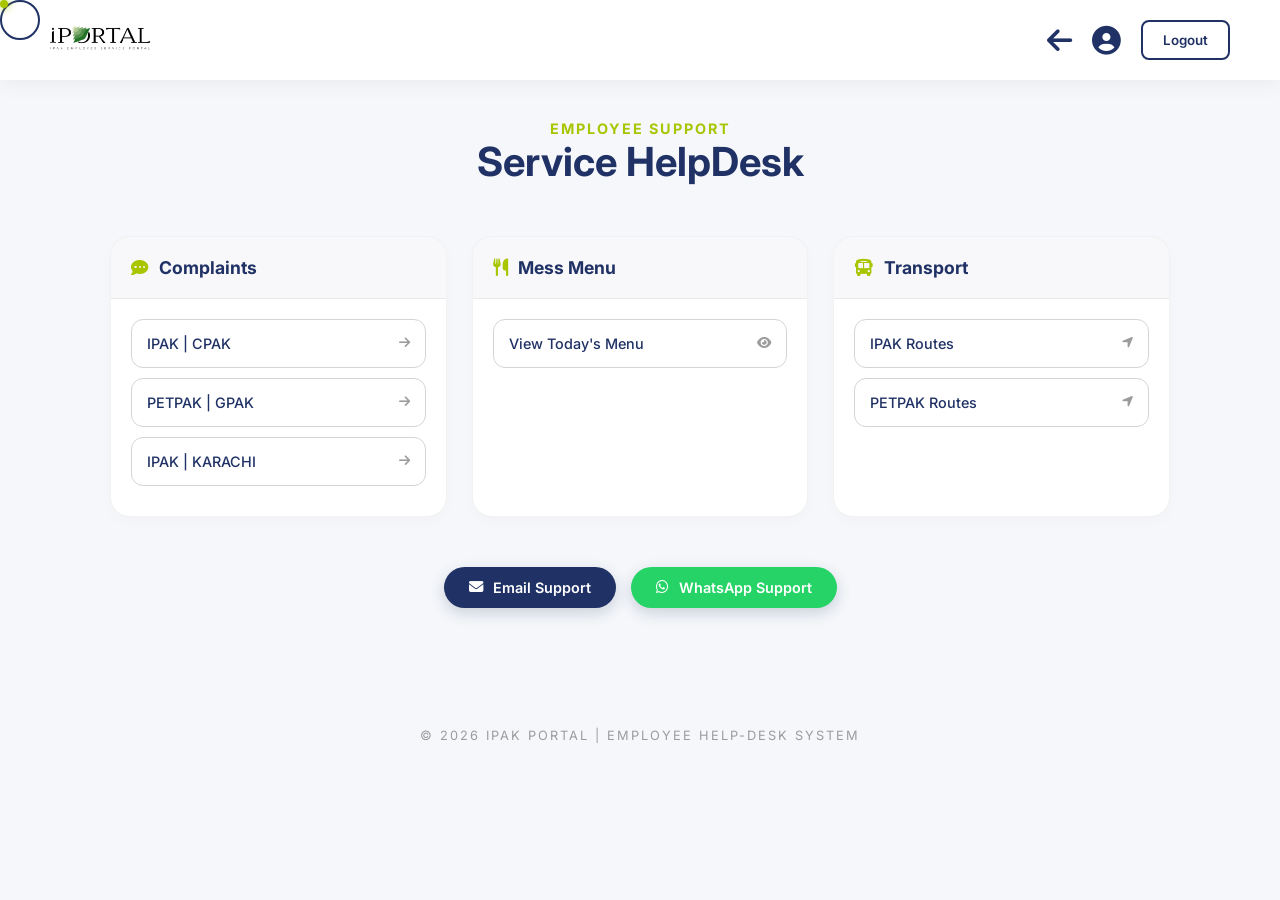
==== admin.html @ b9718909 "Update admin.html" ====
<!DOCTYPE html>
<html lang="en">
<head>
    <meta charset="UTF-8">
    <meta name="viewport" content="width=device-width, initial-scale=1.0">
    <title>IPAK HelpDesk - Employee Services</title>
    
    <link rel="stylesheet" href="https://cdnjs.cloudflare.com/ajax/libs/font-awesome/6.4.0/css/all.min.css">
    <link href="https://fonts.googleapis.com/css2?family=Inter:wght@400;500;600;700&display=swap" rel="stylesheet">
    
    <style>
        :root {
            --navy: #203265;
            --lime: #A8C500;
            --white: #FFFFFF;
            --med-grey: #9C9C9C;
            --light-grey: #D4D4D4;
            --bg-color: #F5F7FA;
            --emergency-red: #ff4757;
        }

        * { margin: 0; padding: 0; box-sizing: border-box; font-family: 'Inter', sans-serif; cursor: none; }
        
        body { 
            color: var(--navy); 
            background: var(--bg-color); 
            min-height: 100vh; 
            overflow-x: hidden;
        }

        /* --- CUSTOM CURSOR --- */
        .cursor-dot {
            width: 8px; height: 8px; background: var(--lime);
            position: fixed; pointer-events: none; z-index: 10000;
            border-radius: 50%; box-shadow: 0 0 10px var(--lime);
        }
        .cursor-outline {
            width: 40px; height: 40px; border: 2px solid var(--navy);
            position: fixed; pointer-events: none; z-index: 9999;
            border-radius: 50%; transition: width 0.2s, height 0.2s, background 0.2s;
        }
        body.hovering .cursor-outline {
            width: 60px; height: 60px; border-color: var(--lime);
            background: rgba(168, 197, 0, 0.1);
        }

        /* --- TOP BAR --- */
        .top-bar {
            background: var(--white);
            height: 80px;
            display: flex;
            justify-content: space-between;
            align-items: center;
            padding: 0 50px;
            box-shadow: 0 4px 20px rgba(0,0,0,0.05);
            position: fixed; top: 0; width: 100%; z-index: 100;
        }
        .logo-link img { width: 100px; height: auto; transition: 0.3s; }
        .logo-link:hover img { transform: scale(1.1); }

        .header-actions { display: flex; align-items: center; gap: 20px; }
        .user-icon { font-size: 1.8rem; color: var(--navy); transition: 0.3s; }
        .user-icon:hover { color: var(--lime); }
        .logout-btn {
            padding: 10px 20px; background: transparent; border: 2px solid var(--navy);
            color: var(--navy); border-radius: 8px; font-weight: 600; transition: 0.3s;
        }
        .logout-btn:hover { background: var(--navy); color: var(--white); }

        /* --- LAYOUT --- */
        .wrapper { padding-top: 120px; padding-bottom: 50px; }
        .container { width: 100%; max-width: 1100px; margin: 0 auto; padding: 0 20px; }

        /* --- PAGE HEADER --- */
        @keyframes float { 0%, 100% { transform: translateY(0); } 50% { transform: translateY(-10px); } }
        .page-header { text-align: center; margin-bottom: 50px; animation: float 6s ease-in-out infinite; }
        .page-header h1 { font-size: 2.5rem; color: var(--navy); }
        .page-header p { color: var(--lime); letter-spacing: 2px; text-transform: uppercase; font-size: 0.9rem; font-weight: 700; }

        /* --- HELPDESK GRID --- */
        .helpdesk-grid {
            display: grid; grid-template-columns: repeat(auto-fit, minmax(300px, 1fr)); gap: 25px;
        }

        .card {
            background: var(--white); border-radius: 20px; overflow: hidden;
            border: 1px solid rgba(0,0,0,0.05); transition: 0.3s;
            box-shadow: 0 5px 15px rgba(0,0,0,0.02);
        }
        .card:hover { transform: translateY(-5px); border-color: var(--lime); box-shadow: 0 15px 30px rgba(32, 50, 101, 0.1); }

        .card-header {
            background: rgba(32, 50, 101, 0.03); padding: 20px;
            border-bottom: 1px solid rgba(0,0,0,0.05);
            display: flex; align-items: center; gap: 10px;
            font-weight: 700; color: var(--navy); font-size: 1.1rem;
        }
        .card-header i { color: var(--lime); }

        .card-body { padding: 20px; }

        .service-list { list-style: none; }
        .service-list li {
            padding: 15px; margin-bottom: 10px;
            background: var(--white); border: 1px solid var(--light-grey);
            border-radius: 12px; display: flex; justify-content: space-between; align-items: center;
            font-size: 0.9rem; font-weight: 500; transition: 0.3s;
        }
        .service-list li:hover {
            border-color: var(--lime); background: rgba(168, 197, 0, 0.05);
            padding-left: 20px; color: var(--navy);
        }
        .service-list li i { color: var(--med-grey); font-size: 0.8rem; transition: 0.3s; }
        .service-list li:hover i { color: var(--lime); transform: translateX(5px); }

        /* --- ACTION BUTTONS --- */
        .action-area {
            display: flex; justify-content: center; gap: 15px; margin-top: 50px; flex-wrap: wrap;
        }
        .support-btn {
            background: var(--navy); color: #fff; border: none;
            padding: 12px 25px; border-radius: 100px;
            font-weight: 600; font-size: 0.9rem;
            display: inline-flex; align-items: center; gap: 10px;
            transition: 0.3s; box-shadow: 0 5px 15px rgba(32, 50, 101, 0.2);
        }
        .support-btn:hover { transform: translateY(-3px); box-shadow: 0 8px 20px rgba(32, 50, 101, 0.3); }
        .btn-whatsapp { background: #25D366; }
        .btn-whatsapp:hover { background: #1ebc57; }
        .btn-email:hover { background: var(--lime); color: var(--navy); }

        /* --- MODAL --- */
        .modal {
            display: none; position: fixed; top: 0; left: 0; width: 100%; height: 100%;
            background: rgba(32, 50, 101, 0.8); backdrop-filter: blur(5px); z-index: 10000;
        }
        .modal-content {
            background: var(--white); margin: 3% auto; padding: 25px;
            width: 90%; max-width: 1000px; height: 85vh;
            border-radius: 24px; position: relative;
            display: flex; flex-direction: column;
        }
        .close-modal {
            position: absolute; top: 20px; right: 25px;
            font-size: 28px; color: var(--navy); transition: 0.3s; cursor: pointer;
        }
        .close-modal:hover { color: var(--lime); }
        .modal-iframe { width: 100%; flex-grow: 1; border: none; border-radius: 12px; background: #f9f9f9; }

        footer { text-align: center; margin-top: 80px; padding: 40px 0; color: var(--med-grey); font-size: 0.8rem; letter-spacing: 2px; }

        @media (max-width: 768px) {
            .cursor-dot, .cursor-outline { display: none; }
            * { cursor: auto; }
            .top-bar { padding: 0 20px; }
            .helpdesk-grid { grid-template-columns: 1fr; }
        }
    </style>
</head>
<body>

    <div class="cursor-dot" data-cursor-dot></div>
    <div class="cursor-outline" data-cursor-outline></div>

    <nav class="top-bar">
        <a href="dashboard.html" class="logo-link">
            <img src="logo.png" alt="IPAK">
        </a>
        <div class="header-actions">
            <a href="dashboard.html" style="text-decoration: none;">
                <i class="fas fa-arrow-left user-icon" title="Back to Dashboard"></i>
            </a>

            <i class="fas fa-user-circle user-icon"></i>
            <button class="logout-btn" onclick="window.location.href='index.html'">Logout</button>
        </div>
    </nav>

    <div class="wrapper">
        <div class="container">
            
            <div class="page-header">
                <p>Employee Support</p>
                <h1>Service HelpDesk</h1>
            </div>

            <!-- CARDS MOVED TO TOP -->
            <div class="helpdesk-grid">
                <div class="card">
                    <div class="card-header"><i class="fas fa-comment-dots"></i> Complaints</div>
                    <div class="card-body">
                        <ul class="service-list">
                            <li onclick="openModal('IPAK | CPAK', 'https://docs.google.com/forms/d/e/1FAIpQLScuIvju-2HULZ6ngfwCzgCypQnq5NVWP2tCZNvT7nXZkPZrfQ/viewform?embedded=true')">
                                <span>IPAK | CPAK</span> <i class="fas fa-arrow-right"></i>
                            </li>
                            <li onclick="openModal('PETPAK | GPAK', 'https://docs.google.com/forms/d/e/1FAIpQLSdP8faxqah1YZfdHxY-VITqvb1efvrs_i9plILBSCFOWuRB4w/viewform?embedded=true')">
                                <span>PETPAK | GPAK</span> <i class="fas fa-arrow-right"></i>
                            </li>
                            <li onclick="openModal('IPAK | KARACHI', 'https://docs.google.com/forms/d/e/1FAIpQLSf1hsYgSD9MXyLj1-3vRTVXkMqoqIGgXnysswE7M5m4rMc7Aw/viewform?embedded=true')">
                                <span>IPAK | KARACHI</span> <i class="fas fa-arrow-right"></i>
                            </li>
                        </ul>
                    </div>
                </div>

                <div class="card">
                    <div class="card-header"><i class="fas fa-utensils"></i> Mess Menu</div>
                    <div class="card-body">
                        <ul class="service-list">
                            <li onclick="openModal('Mess Menu', 'https://docs.google.com/spreadsheets/d/e/2PACX-1vRb3QFm91agcU0mKGaqpqwp8aONXDV_mvxZI99m5kw93RSQoGZNOaexShhqytnP93UauIUQRvQy39kd/pubhtml?gid=0&single=true&widget=true&headers=false')">
                                <span>View Today's Menu</span> <i class="fas fa-eye"></i>
                            </li>
                        </ul>
                    </div>
                </div>

                <div class="card">
                    <div class="card-header"><i class="fas fa-bus"></i> Transport</div>
                    <div class="card-body">
                        <ul class="service-list">
                            <li onclick="openModal('IPAK | CPAK Transport', 'https://docs.google.com/spreadsheets/d/e/2PACX-1vQet1Zs0kq2VyVz_0wwsPVDNWKE3BwjIxxmLWukQjHtNjWJVlhBVAnkEdsG7BXBGdFUVxmfEDRtImSw/pubhtml?gid=0&single=true&widget=true&headers=false')">
                                <span>IPAK Routes</span> <i class="fas fa-location-arrow"></i>
                            </li>
                            <li onclick="openModal('PETPAK | GPAK Transport', 'https://docs.google.com/spreadsheets/d/e/2PACX-1vTm_O8yfFKbvPQRDFq6E3aszPwQKUz5kDpyKpDdUs2ufNerMPOc0CTndgo9QMywcvIC6pIlLOWNxi7p/pubhtml?gid=0&single=true&widget=true&headers=false')">
                                <span>PETPAK Routes</span> <i class="fas fa-location-arrow"></i>
                            </li>
                        </ul>
                    </div>
                </div>
            </div>

            <!-- EMAIL & WHATSAPP BUTTONS MOVED BELOW CARDS -->
            <div class="action-area">
                <button class="support-btn btn-email" onclick="openEmail()">
                    <i class="fas fa-envelope"></i> Email Support
                </button>
                <button class="support-btn btn-whatsapp" onclick="openWhatsApp()">
                    <i class="fab fa-whatsapp"></i> WhatsApp Support
                </button>
            </div>

            <footer>&copy; 2026 IPAK PORTAL | EMPLOYEE HELP-DESK SYSTEM</footer>
        </div>
    </div>

    <div id="contentModal" class="modal">
        <div class="modal-content">
            <span class="close-modal" onclick="closeModal()">&times;</span>
            <h2 id="modalTitle" style="margin-bottom: 20px; color: var(--navy); font-size: 1.2rem; font-weight: 700;"></h2>
            <iframe id="modalIframe" class="modal-iframe" src=""></iframe>
        </div>
    </div>

    <script>
        // Smooth Cursor
        const cursorDot = document.querySelector('[data-cursor-dot]');
        const cursorOutline = document.querySelector('[data-cursor-outline]');
        window.addEventListener('mousemove', (e) => {
            const posX = e.clientX;
            const posY = e.clientY;
            cursorDot.style.left = `${posX}px`;
            cursorDot.style.top = `${posY}px`;
            cursorOutline.animate({ left: `${posX}px`, top: `${posY}px` }, { duration: 400, fill: "forwards" });
        });

        document.querySelectorAll('a, button, li, .card').forEach(el => {
            el.addEventListener('mouseenter', () => document.body.classList.add('hovering'));
            el.addEventListener('mouseleave', () => document.body.classList.remove('hovering'));
        });

        // App Logic
        function openModal(title, url) {
            document.getElementById('modalTitle').textContent = title;
            document.getElementById('modalIframe').src = url;
            document.getElementById('contentModal').style.display = 'block';
        }
        function closeModal() {
            document.getElementById('contentModal').style.display = 'none';
            document.getElementById('modalIframe').src = '';
        }
        function openWhatsApp() { window.open('https://wa.me/923222818107', '_blank'); }
        function openEmail() { window.location.href = 'mailto:hamza.farooq@ipak.com.pk'; }
        
        window.onclick = (e) => { if (e.target == document.getElementById('contentModal')) closeModal(); }
    </script>
</body>
</html>
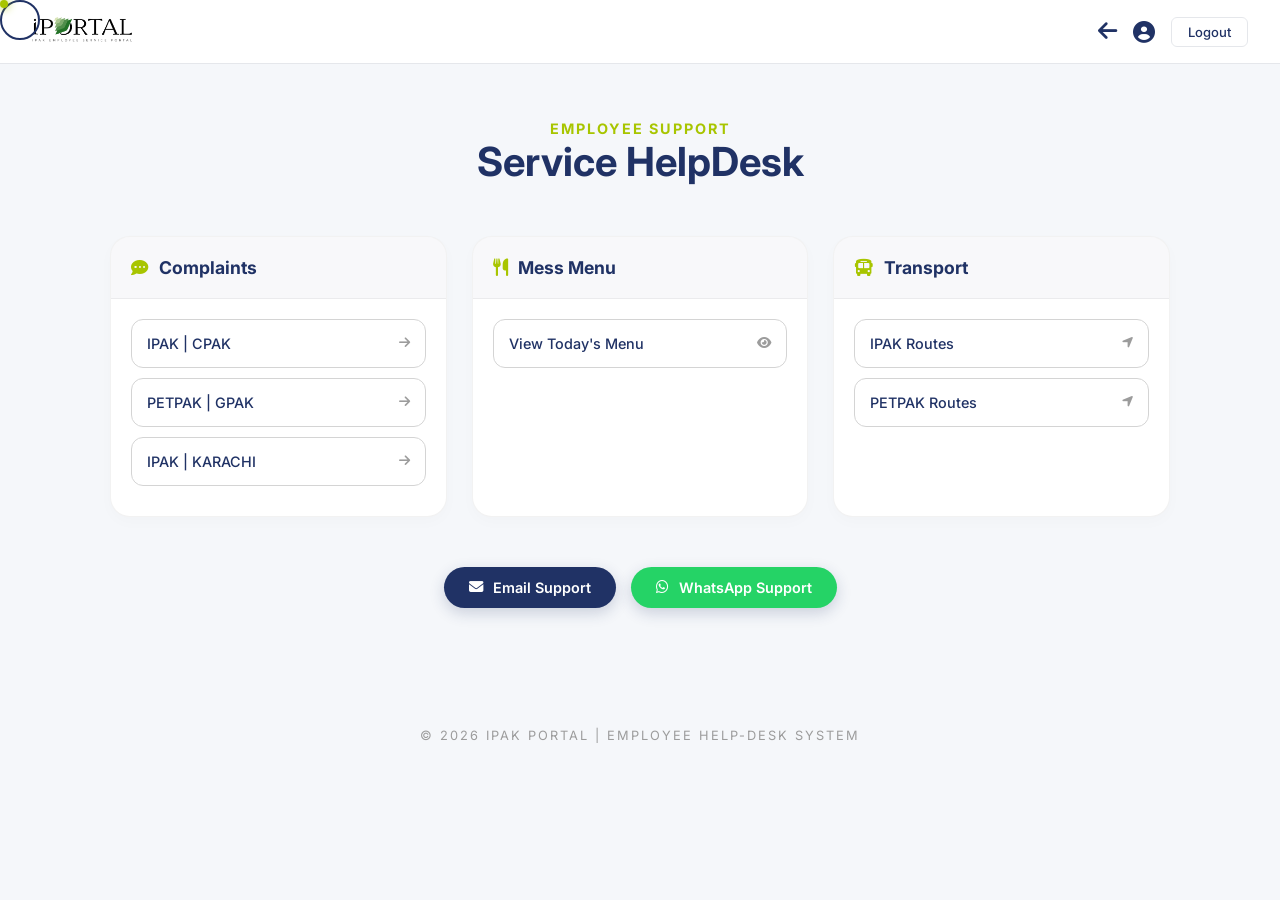
==== commit 758de0cb: "Update admin.html" ====
--- a/admin.html
+++ b/admin.html
@@ -17,6 +17,7 @@
             --light-grey: #D4D4D4;
             --bg-color: #F5F7FA;
             --emergency-red: #ff4757;
+            --border-light: #E5E7EB; /* Added for standard header */
         }
 
         * { margin: 0; padding: 0; box-sizing: border-box; font-family: 'Inter', sans-serif; cursor: none; }
@@ -44,28 +45,33 @@
             background: rgba(168, 197, 0, 0.1);
         }
 
-        /* --- TOP BAR --- */
+        /* --- STANDARD HEADER STYLES --- */
         .top-bar {
-            background: var(--white);
-            height: 80px;
+            background: rgba(255, 255, 255, 0.98);
+            border-bottom: 1px solid var(--border-light);
+            height: 64px; 
             display: flex;
             justify-content: space-between;
             align-items: center;
-            padding: 0 50px;
-            box-shadow: 0 4px 20px rgba(0,0,0,0.05);
-            position: fixed; top: 0; width: 100%; z-index: 100;
-        }
-        .logo-link img { width: 100px; height: auto; transition: 0.3s; }
-        .logo-link:hover img { transform: scale(1.1); }
-
-        .header-actions { display: flex; align-items: center; gap: 20px; }
-        .user-icon { font-size: 1.8rem; color: var(--navy); transition: 0.3s; }
+            padding: 0 32px;
+            position: fixed; top: 0; left: 0; width: 100%; z-index: 100;
+        }
+
+        .logo-link img { width: 100px; height: auto; transition: opacity 0.3s ease; }
+        .logo-link:hover img { opacity: 0.8; }
+
+        .header-actions { display: flex; align-items: center; gap: 16px; }
+        
+        .user-icon { font-size: 22px; color: var(--navy); transition: color 0.3s ease; cursor: pointer; }
         .user-icon:hover { color: var(--lime); }
+
         .logout-btn {
-            padding: 10px 20px; background: transparent; border: 2px solid var(--navy);
-            color: var(--navy); border-radius: 8px; font-weight: 600; transition: 0.3s;
-        }
-        .logout-btn:hover { background: var(--navy); color: var(--white); }
+            padding: 6px 16px; background: transparent;
+            border: 1px solid var(--border-light); color: var(--navy);
+            border-radius: 6px; font-weight: 500; font-size: 13px;
+            transition: all 0.3s ease; cursor: pointer;
+        }
+        .logout-btn:hover { border-color: var(--navy); background: #f3f4f6; }
 
         /* --- LAYOUT --- */
         .wrapper { padding-top: 120px; padding-bottom: 50px; }
@@ -164,15 +170,14 @@
 
     <nav class="top-bar">
         <a href="dashboard.html" class="logo-link">
-            <img src="logo.png" alt="IPAK">
+            <img src="logo.png" alt="IPAK Logo">
         </a>
         <div class="header-actions">
             <a href="dashboard.html" style="text-decoration: none;">
                 <i class="fas fa-arrow-left user-icon" title="Back to Dashboard"></i>
             </a>
-
-            <i class="fas fa-user-circle user-icon"></i>
-            <button class="logout-btn" onclick="window.location.href='index.html'">Logout</button>
+            <i class="fas fa-user-circle user-icon" title="My Profile"></i>
+            <button class="logout-btn" onclick="logout()">Logout</button>
         </div>
     </nav>
 
@@ -184,7 +189,6 @@
                 <h1>Service HelpDesk</h1>
             </div>
 
-            <!-- CARDS MOVED TO TOP -->
             <div class="helpdesk-grid">
                 <div class="card">
                     <div class="card-header"><i class="fas fa-comment-dots"></i> Complaints</div>
@@ -229,7 +233,6 @@
                 </div>
             </div>
 
-            <!-- EMAIL & WHATSAPP BUTTONS MOVED BELOW CARDS -->
             <div class="action-area">
                 <button class="support-btn btn-email" onclick="openEmail()">
                     <i class="fas fa-envelope"></i> Email Support
@@ -281,6 +284,9 @@
         function openWhatsApp() { window.open('https://wa.me/923222818107', '_blank'); }
         function openEmail() { window.location.href = 'mailto:hamza.farooq@ipak.com.pk'; }
         
+        // Added logout function for the standard header
+        function logout() { window.location.href = "index.html"; }
+        
         window.onclick = (e) => { if (e.target == document.getElementById('contentModal')) closeModal(); }
     </script>
 </body>
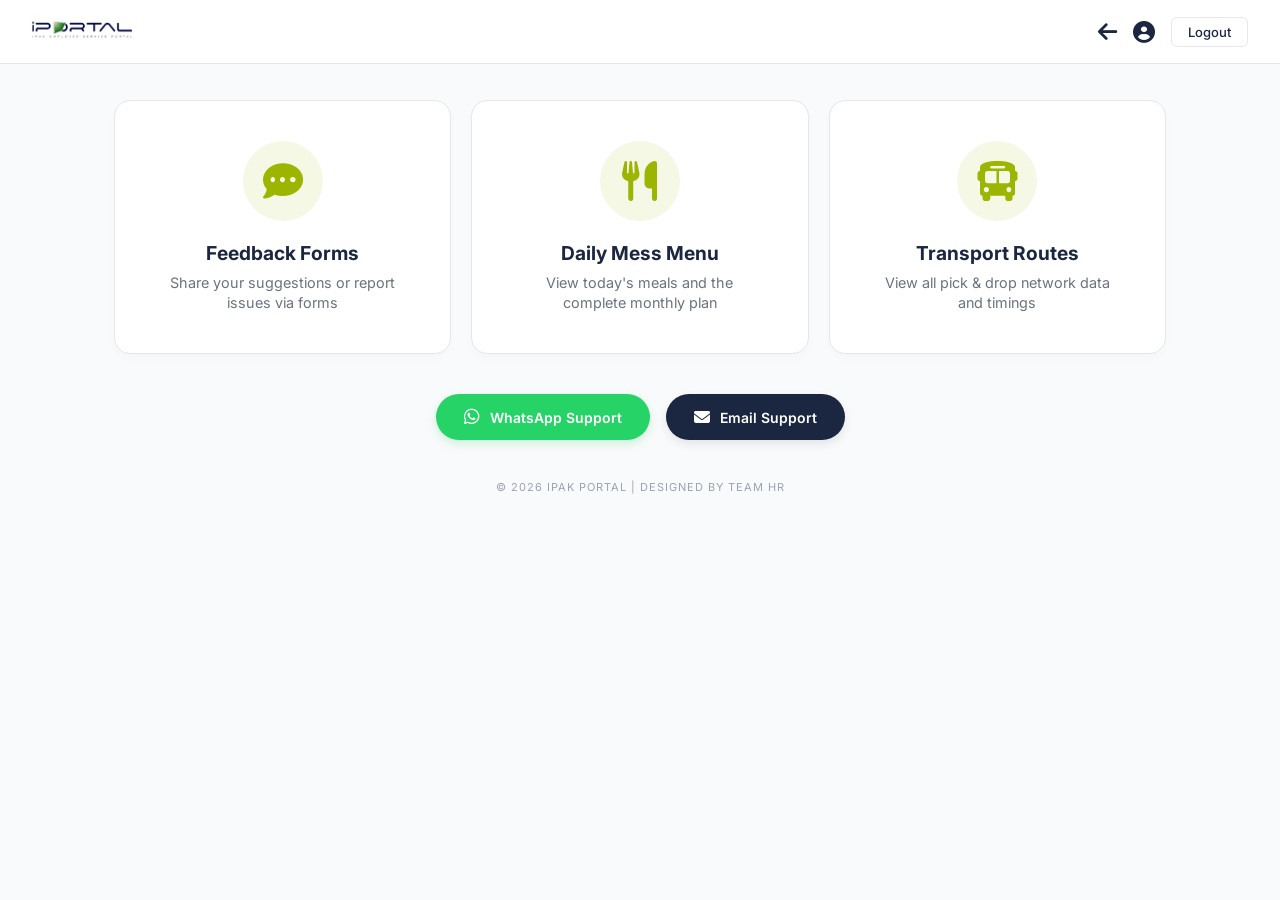
==== commit d99fe0be: "Update admin.html" ====
--- a/admin.html
+++ b/admin.html
@@ -2,50 +2,39 @@
 <html lang="en">
 <head>
     <meta charset="UTF-8">
-    <meta name="viewport" content="width=device-width, initial-scale=1.0">
+    <meta name="viewport" content="width=device-width, initial-scale=1.0, maximum-scale=1.0, user-scalable=no">
     <title>IPAK HelpDesk - Employee Services</title>
-    
+
     <link rel="stylesheet" href="https://cdnjs.cloudflare.com/ajax/libs/font-awesome/6.4.0/css/all.min.css">
     <link href="https://fonts.googleapis.com/css2?family=Inter:wght@400;500;600;700&display=swap" rel="stylesheet">
-    
+
     <style>
         :root {
-            --navy: #203265;
-            --lime: #A8C500;
+            --navy: #1B2640; 
+            --lime: #9CB500; 
             --white: #FFFFFF;
-            --med-grey: #9C9C9C;
-            --light-grey: #D4D4D4;
-            --bg-color: #F5F7FA;
-            --emergency-red: #ff4757;
-            --border-light: #E5E7EB; /* Added for standard header */
-        }
-
-        * { margin: 0; padding: 0; box-sizing: border-box; font-family: 'Inter', sans-serif; cursor: none; }
-        
-        body { 
-            color: var(--navy); 
-            background: var(--bg-color); 
-            min-height: 100vh; 
-            overflow-x: hidden;
-        }
-
-        /* --- CUSTOM CURSOR --- */
-        .cursor-dot {
-            width: 8px; height: 8px; background: var(--lime);
-            position: fixed; pointer-events: none; z-index: 10000;
-            border-radius: 50%; box-shadow: 0 0 10px var(--lime);
-        }
-        .cursor-outline {
-            width: 40px; height: 40px; border: 2px solid var(--navy);
-            position: fixed; pointer-events: none; z-index: 9999;
-            border-radius: 50%; transition: width 0.2s, height 0.2s, background 0.2s;
-        }
-        body.hovering .cursor-outline {
-            width: 60px; height: 60px; border-color: var(--lime);
-            background: rgba(168, 197, 0, 0.1);
-        }
-
-        /* --- STANDARD HEADER STYLES --- */
+            --med-grey: #6B7280; 
+            --light-bg: #F9FAFB; 
+            --emergency-red: #EF4444;
+            --whatsapp-green: #25D366;
+            --linkedin-blue: #0077b5;
+            --border-light: #E5E7EB;
+        }
+
+        * {
+            margin: 0; padding: 0; box-sizing: border-box;
+            font-family: 'Inter', sans-serif;
+        }
+
+        body {
+            background-color: var(--light-bg);
+            color: var(--navy);
+            -webkit-font-smoothing: antialiased; 
+            -moz-osx-font-smoothing: grayscale;
+            overflow-y: auto;
+        }
+
+        /* --- HEADER --- */
         .top-bar {
             background: rgba(255, 255, 255, 0.98);
             border-bottom: 1px solid var(--border-light);
@@ -54,7 +43,7 @@
             justify-content: space-between;
             align-items: center;
             padding: 0 32px;
-            position: fixed; top: 0; left: 0; width: 100%; z-index: 100;
+            position: fixed; top: 0; width: 100%; z-index: 100;
         }
 
         .logo-link img { width: 100px; height: auto; transition: opacity 0.3s ease; }
@@ -62,7 +51,7 @@
 
         .header-actions { display: flex; align-items: center; gap: 16px; }
         
-        .user-icon { font-size: 22px; color: var(--navy); transition: color 0.3s ease; cursor: pointer; }
+        .user-icon { font-size: 22px; color: var(--navy); transition: color 0.3s ease; cursor: pointer; text-decoration: none;}
         .user-icon:hover { color: var(--lime); }
 
         .logout-btn {
@@ -73,108 +62,190 @@
         }
         .logout-btn:hover { border-color: var(--navy); background: #f3f4f6; }
 
-        /* --- LAYOUT --- */
-        .wrapper { padding-top: 120px; padding-bottom: 50px; }
-        .container { width: 100%; max-width: 1100px; margin: 0 auto; padding: 0 20px; }
-
-        /* --- PAGE HEADER --- */
-        @keyframes float { 0%, 100% { transform: translateY(0); } 50% { transform: translateY(-10px); } }
-        .page-header { text-align: center; margin-bottom: 50px; animation: float 6s ease-in-out infinite; }
-        .page-header h1 { font-size: 2.5rem; color: var(--navy); }
-        .page-header p { color: var(--lime); letter-spacing: 2px; text-transform: uppercase; font-size: 0.9rem; font-weight: 700; }
-
-        /* --- HELPDESK GRID --- */
-        .helpdesk-grid {
-            display: grid; grid-template-columns: repeat(auto-fit, minmax(300px, 1fr)); gap: 25px;
-        }
-
+        /* --- WRAPPER --- */
+        .wrapper {
+            padding-top: 100px; 
+            padding-bottom: 40px; 
+            display: flex; flex-direction: column;
+            min-height: 100vh;
+        }
+
+        .container {
+            width: 100%; max-width: 1100px;
+            margin: 0 auto; padding: 0 24px;
+        }
+
+        /* --- BENTO GRID --- */
+        .bento-grid {
+            display: grid;
+            grid-template-columns: repeat(3, 1fr); /* 3 Equal Columns */
+            gap: 20px; 
+            animation: slideUp 0.8s cubic-bezier(0.16, 1, 0.3, 1);
+        }
+
+        /* --- BIG CENTERED CARDS --- */
+        .big-center-card {
+            background: var(--white);
+            border: 1px solid var(--border-light);
+            border-radius: 16px; 
+            padding: 40px 20px; 
+            text-decoration: none;
+            transition: transform 0.4s cubic-bezier(0.16, 1, 0.3, 1), 
+                        box-shadow 0.4s cubic-bezier(0.16, 1, 0.3, 1), 
+                        border-color 0.4s ease;
+            position: relative; overflow: hidden;
+            display: flex; flex-direction: column; justify-content: center; align-items: center;
+            text-align: center;
+            box-shadow: 0 4px 10px rgba(0,0,0,0.02); 
+            cursor: pointer;
+        }
+
+        .big-center-card:hover {
+            transform: translateY(-8px);
+            border-color: rgba(156, 181, 0, 0.5);
+            box-shadow: 0 20px 25px -5px rgba(27, 38, 64, 0.05), 
+                        0 8px 10px -6px rgba(27, 38, 64, 0.05); 
+            z-index: 10;
+        }
+
+        .big-icon-wrapper {
+            background: rgba(156, 181, 0, 0.1);
+            width: 80px; height: 80px; border-radius: 50%;
+            display: flex; align-items: center; justify-content: center; margin-bottom: 20px;
+            transition: all 0.4s ease;
+        }
+        
+        .big-center-card:hover .big-icon-wrapper {
+            background: var(--lime);
+            transform: scale(1.1);
+        }
+
+        .big-icon-wrapper i { font-size: 2.5rem; color: var(--lime); transition: color 0.4s ease;}
+        .big-center-card:hover .big-icon-wrapper i { color: var(--white); }
+
+        .card-title { font-weight: 700; color: var(--navy); font-size: 1.2rem; margin-bottom: 8px; }
+        .card-desc { color: var(--med-grey); font-size: 0.9rem; font-weight: 400; line-height: 1.4; max-width: 80%; }
+
+        /* --- STANDARD SMALL CARDS (For Modals) --- */
         .card {
-            background: var(--white); border-radius: 20px; overflow: hidden;
-            border: 1px solid rgba(0,0,0,0.05); transition: 0.3s;
-            box-shadow: 0 5px 15px rgba(0,0,0,0.02);
-        }
-        .card:hover { transform: translateY(-5px); border-color: var(--lime); box-shadow: 0 15px 30px rgba(32, 50, 101, 0.1); }
-
-        .card-header {
-            background: rgba(32, 50, 101, 0.03); padding: 20px;
-            border-bottom: 1px solid rgba(0,0,0,0.05);
-            display: flex; align-items: center; gap: 10px;
-            font-weight: 700; color: var(--navy); font-size: 1.1rem;
-        }
-        .card-header i { color: var(--lime); }
-
-        .card-body { padding: 20px; }
-
-        .service-list { list-style: none; }
-        .service-list li {
-            padding: 15px; margin-bottom: 10px;
-            background: var(--white); border: 1px solid var(--light-grey);
-            border-radius: 12px; display: flex; justify-content: space-between; align-items: center;
-            font-size: 0.9rem; font-weight: 500; transition: 0.3s;
-        }
-        .service-list li:hover {
-            border-color: var(--lime); background: rgba(168, 197, 0, 0.05);
-            padding-left: 20px; color: var(--navy);
-        }
-        .service-list li i { color: var(--med-grey); font-size: 0.8rem; transition: 0.3s; }
-        .service-list li:hover i { color: var(--lime); transform: translateX(5px); }
-
-        /* --- ACTION BUTTONS --- */
+            background: var(--white); border: 1px solid var(--border-light); border-radius: 12px; 
+            padding: 20px; text-decoration: none; position: relative; overflow: hidden;
+            display: flex; flex-direction: column; justify-content: space-between;
+            box-shadow: 0 2px 4px rgba(0,0,0,0.02); min-height: 140px; cursor: pointer;
+            transition: all 0.4s cubic-bezier(0.16, 1, 0.3, 1);
+        }
+        .card:hover {
+            transform: translateY(-6px); border-color: rgba(156, 181, 0, 0.5);
+            box-shadow: 0 20px 25px -5px rgba(27, 38, 64, 0.05); z-index: 10;
+        }
+        .card-icon { font-size: 24px; color: var(--navy); margin-bottom: 12px; transition: color 0.3s ease; }
+        .card:hover .card-icon { color: var(--lime); }
+        .small-card-title { font-weight: 600; color: var(--navy); font-size: 15px; margin-bottom: 4px; }
+        .small-card-desc { color: var(--med-grey); font-size: 13px; font-weight: 400; line-height: 1.4; }
+        .arrow-icon {
+            position: absolute; bottom: 20px; right: 20px; color: var(--lime); opacity: 0;
+            transform: translateX(-8px); transition: all 0.4s cubic-bezier(0.16, 1, 0.3, 1); font-size: 14px;
+        }
+        .card:hover .arrow-icon { opacity: 1; transform: translateX(0); }
+        .stops-badge {
+            position: absolute; top: 16px; right: 16px; background: var(--lime); color: var(--navy);
+            padding: 4px 10px; border-radius: 6px; font-size: 11px; font-weight: 600;
+        }
+
+        /* --- ACTION BUTTONS (BOTTOM) --- */
         .action-area {
-            display: flex; justify-content: center; gap: 15px; margin-top: 50px; flex-wrap: wrap;
+            display: flex; justify-content: center; gap: 16px; margin-top: 40px; flex-wrap: wrap;
+            animation: slideUp 1s ease-out;
         }
         .support-btn {
-            background: var(--navy); color: #fff; border: none;
-            padding: 12px 25px; border-radius: 100px;
-            font-weight: 600; font-size: 0.9rem;
-            display: inline-flex; align-items: center; gap: 10px;
-            transition: 0.3s; box-shadow: 0 5px 15px rgba(32, 50, 101, 0.2);
-        }
-        .support-btn:hover { transform: translateY(-3px); box-shadow: 0 8px 20px rgba(32, 50, 101, 0.3); }
-        .btn-whatsapp { background: #25D366; }
-        .btn-whatsapp:hover { background: #1ebc57; }
-        .btn-email:hover { background: var(--lime); color: var(--navy); }
-
-        /* --- MODAL --- */
-        .modal {
+            padding: 14px 28px; border-radius: 50px; font-weight: 600; font-size: 14px;
+            display: flex; align-items: center; gap: 10px; border: none; cursor: pointer;
+            transition: all 0.3s ease;
+        }
+        .btn-whatsapp { background: var(--whatsapp-green); color: white; box-shadow: 0 4px 10px rgba(37,211,102,0.2); }
+        .btn-whatsapp:hover { background: #1ebc57; transform: translateY(-3px); box-shadow: 0 8px 15px rgba(37,211,102,0.3); }
+        .btn-email { background: var(--navy); color: white; box-shadow: 0 4px 10px rgba(27,38,64,0.1); }
+        .btn-email:hover { background: var(--lime); color: var(--navy); transform: translateY(-3px); box-shadow: 0 8px 15px rgba(156,181,0,0.2); }
+
+        footer {
+            text-align: center; margin-top: auto; padding-top: 40px;
+            color: #9CA3AF; font-size: 11px; letter-spacing: 1px; text-transform: uppercase;
+        }
+
+        @keyframes slideUp { from { transform: translateY(15px); opacity: 0; } to { transform: translateY(0); opacity: 1; } }
+
+        /* --- DASHBOARD STYLE MODALS --- */
+        .modal-overlay {
             display: none; position: fixed; top: 0; left: 0; width: 100%; height: 100%;
-            background: rgba(32, 50, 101, 0.8); backdrop-filter: blur(5px); z-index: 10000;
-        }
-        .modal-content {
-            background: var(--white); margin: 3% auto; padding: 25px;
-            width: 90%; max-width: 1000px; height: 85vh;
-            border-radius: 24px; position: relative;
-            display: flex; flex-direction: column;
-        }
-        .close-modal {
-            position: absolute; top: 20px; right: 25px;
-            font-size: 28px; color: var(--navy); transition: 0.3s; cursor: pointer;
-        }
-        .close-modal:hover { color: var(--lime); }
-        .modal-iframe { width: 100%; flex-grow: 1; border: none; border-radius: 12px; background: #f9f9f9; }
-
-        footer { text-align: center; margin-top: 80px; padding: 40px 0; color: var(--med-grey); font-size: 0.8rem; letter-spacing: 2px; }
-
-        @media (max-width: 768px) {
-            .cursor-dot, .cursor-outline { display: none; }
-            * { cursor: auto; }
-            .top-bar { padding: 0 20px; }
-            .helpdesk-grid { grid-template-columns: 1fr; }
+            background: rgba(27, 38, 64, 0.85); z-index: 100000; justify-content: center; align-items: center;
+            backdrop-filter: blur(5px); animation: fadeInModal 0.3s ease;
+        }
+        .modal-container {
+            background: var(--light-bg); width: 90%; max-width: 1200px; height: 90vh; border-radius: 12px;
+            display: flex; flex-direction: column; overflow: hidden; box-shadow: 0 20px 50px rgba(0,0,0,0.3);
+            transform: scale(0.95); animation: scaleInModal 0.3s ease forwards; border: 1px solid var(--border-light);
+        }
+        .modal-header {
+            background: var(--white); padding: 15px 24px; display: flex; justify-content: space-between;
+            align-items: center; border-bottom: 2px solid var(--lime);
+        }
+        .modal-header h3 { color: var(--navy); font-size: 16px; font-weight: 600; text-transform: uppercase; letter-spacing: 1px; margin: 0; }
+        .close-btn { background: none; border: none; font-size: 20px; color: var(--emergency-red); cursor: pointer; transition: 0.3s; }
+        .close-btn:hover { transform: scale(1.2) rotate(90deg); color: #ff0000; }
+        
+        .modal-body { flex-grow: 1; width: 100%; height: 100%; overflow-y: auto; background: var(--light-bg); }
+        .modal-body-padding { padding: 24px; }
+        #appViewer { width: 100%; height: 100%; border: none; background: var(--white); display: block; }
+
+        @keyframes fadeInModal { from { opacity: 0; } to { opacity: 1; } }
+        @keyframes scaleInModal { from { transform: scale(0.95); } to { transform: scale(1); } }
+
+        /* --- MESS MENU TABLE --- */
+        .menu-table-container { width: 100%; overflow-x: auto; border-radius: 8px; border: 1px solid var(--border-light); background: var(--white); }
+        .menu-table { width: 100%; border-collapse: collapse; text-align: left; }
+        .menu-table th { background: var(--navy); color: var(--white); padding: 14px 16px; font-weight: 500; font-size: 13px; position: sticky; top: 0; z-index: 2;}
+        .menu-table td { padding: 14px 16px; border-bottom: 1px solid var(--border-light); color: var(--navy); font-size: 13px; }
+        .menu-table tr:hover { background: var(--light-bg); }
+        .sweet-badge { background: rgba(156, 181, 0, 0.15); color: #7a8d00; padding: 4px 8px; border-radius: 4px; font-size: 11px; font-weight: 600; display: inline-block; }
+
+        /* --- ROUTE TIMELINE --- */
+        .pop-meta { display: flex; gap: 24px; margin-bottom: 24px; font-size: 13px; color: var(--med-grey); border-bottom: 1px solid var(--border-light); padding-bottom: 16px; flex-wrap: wrap;}
+        .pop-meta span { display: flex; align-items: center; gap: 8px; }
+        .pop-meta i { color: var(--navy); opacity: 0.7; }
+
+        .timeline-clean { position: relative; padding-left: 24px; }
+        .timeline-clean::before { content: ''; position: absolute; left: 6px; top: 8px; bottom: 0; width: 2px; background: var(--border-light); }
+        .stop-item { position: relative; margin-bottom: 20px; color: var(--navy);}
+        .stop-item:last-child { margin-bottom: 0; }
+        .stop-item::before { content: ''; position: absolute; left: -23px; top: 4px; width: 10px; height: 10px; border-radius: 50%; background: var(--white); border: 2px solid var(--lime); box-shadow: 0 0 0 2px rgba(156, 181, 0, 0.15); }
+        .stop-header { display: flex; justify-content: space-between; align-items: center; margin-bottom: 4px;}
+        .stop-name { font-weight: 600; font-size: 13px; }
+        .stop-time { font-size: 12px; color: var(--navy); font-weight: 600; background: var(--white); border: 1px solid var(--border-light); padding: 2px 8px; border-radius: 4px;}
+
+        .shift-badges { display: flex; gap: 8px; margin-top: 8px; flex-wrap: wrap; }
+        .shift-pill { font-size: 11px; padding: 4px 8px; border-radius: 4px; background: var(--white); border: 1px solid var(--border-light); color: var(--med-grey); display: flex; align-items: center; gap: 6px; font-weight: 500; }
+        .shift-pill i { color: var(--navy); opacity: 0.6; }
+        .shift-out-alert { display: inline-block; margin-top: 8px; font-size: 11px; font-weight: 600; color: var(--emergency-red); background: #fef2f2; padding: 4px 8px; border-radius: 4px; border: 1px solid #fecaca; }
+
+        .modal-body::-webkit-scrollbar { width: 6px; }
+        .modal-body::-webkit-scrollbar-thumb { background: var(--border-light); border-radius: 10px; }
+
+        /* RESPONSIVE */
+        @media (max-width: 900px) {
+            .bento-grid { grid-template-columns: 1fr; }
+            .modal-container { width: 95%; height: 95vh; }
         }
     </style>
 </head>
 <body>
 
-    <div class="cursor-dot" data-cursor-dot></div>
-    <div class="cursor-outline" data-cursor-outline></div>
-
     <nav class="top-bar">
         <a href="dashboard.html" class="logo-link">
-            <img src="logo.png" alt="IPAK Logo">
+            <img src="logo.png" alt="Logo">
         </a>
         <div class="header-actions">
-            <a href="dashboard.html" style="text-decoration: none;">
-                <i class="fas fa-arrow-left user-icon" title="Back to Dashboard"></i>
+            <a href="dashboard.html" class="user-icon" title="Back to Dashboard">
+                <i class="fas fa-arrow-left"></i>
             </a>
             <i class="fas fa-user-circle user-icon" title="My Profile"></i>
             <button class="logout-btn" onclick="logout()">Logout</button>
@@ -183,111 +254,342 @@
 
     <div class="wrapper">
         <div class="container">
-            
-            <div class="page-header">
-                <p>Employee Support</p>
-                <h1>Service HelpDesk</h1>
-            </div>
-
-            <div class="helpdesk-grid">
-                <div class="card">
-                    <div class="card-header"><i class="fas fa-comment-dots"></i> Complaints</div>
-                    <div class="card-body">
-                        <ul class="service-list">
-                            <li onclick="openModal('IPAK | CPAK', 'https://docs.google.com/forms/d/e/1FAIpQLScuIvju-2HULZ6ngfwCzgCypQnq5NVWP2tCZNvT7nXZkPZrfQ/viewform?embedded=true')">
-                                <span>IPAK | CPAK</span> <i class="fas fa-arrow-right"></i>
-                            </li>
-                            <li onclick="openModal('PETPAK | GPAK', 'https://docs.google.com/forms/d/e/1FAIpQLSdP8faxqah1YZfdHxY-VITqvb1efvrs_i9plILBSCFOWuRB4w/viewform?embedded=true')">
-                                <span>PETPAK | GPAK</span> <i class="fas fa-arrow-right"></i>
-                            </li>
-                            <li onclick="openModal('IPAK | KARACHI', 'https://docs.google.com/forms/d/e/1FAIpQLSf1hsYgSD9MXyLj1-3vRTVXkMqoqIGgXnysswE7M5m4rMc7Aw/viewform?embedded=true')">
-                                <span>IPAK | KARACHI</span> <i class="fas fa-arrow-right"></i>
-                            </li>
-                        </ul>
-                    </div>
-                </div>
-
-                <div class="card">
-                    <div class="card-header"><i class="fas fa-utensils"></i> Mess Menu</div>
-                    <div class="card-body">
-                        <ul class="service-list">
-                            <li onclick="openModal('Mess Menu', 'https://docs.google.com/spreadsheets/d/e/2PACX-1vRb3QFm91agcU0mKGaqpqwp8aONXDV_mvxZI99m5kw93RSQoGZNOaexShhqytnP93UauIUQRvQy39kd/pubhtml?gid=0&single=true&widget=true&headers=false')">
-                                <span>View Today's Menu</span> <i class="fas fa-eye"></i>
-                            </li>
-                        </ul>
-                    </div>
-                </div>
-
-                <div class="card">
-                    <div class="card-header"><i class="fas fa-bus"></i> Transport</div>
-                    <div class="card-body">
-                        <ul class="service-list">
-                            <li onclick="openModal('IPAK | CPAK Transport', 'https://docs.google.com/spreadsheets/d/e/2PACX-1vQet1Zs0kq2VyVz_0wwsPVDNWKE3BwjIxxmLWukQjHtNjWJVlhBVAnkEdsG7BXBGdFUVxmfEDRtImSw/pubhtml?gid=0&single=true&widget=true&headers=false')">
-                                <span>IPAK Routes</span> <i class="fas fa-location-arrow"></i>
-                            </li>
-                            <li onclick="openModal('PETPAK | GPAK Transport', 'https://docs.google.com/spreadsheets/d/e/2PACX-1vTm_O8yfFKbvPQRDFq6E3aszPwQKUz5kDpyKpDdUs2ufNerMPOc0CTndgo9QMywcvIC6pIlLOWNxi7p/pubhtml?gid=0&single=true&widget=true&headers=false')">
-                                <span>PETPAK Routes</span> <i class="fas fa-location-arrow"></i>
-                            </li>
-                        </ul>
-                    </div>
-                </div>
-            </div>
-
+
+            <!-- MAIN BENTO GRID (3 Equal Columns) -->
+            <div class="bento-grid">
+                
+                <div class="big-center-card" onclick="openModalGroup('feedbackGridModal')">
+                    <div class="big-icon-wrapper">
+                        <i class="fas fa-comment-dots"></i>
+                    </div>
+                    <div class="card-title">Feedback Forms</div>
+                    <div class="card-desc">Share your suggestions or report issues via forms</div>
+                </div>
+
+                <div class="big-center-card" onclick="openModalGroup('messMenuModal')">
+                    <div class="big-icon-wrapper">
+                        <i class="fas fa-utensils"></i>
+                    </div>
+                    <div class="card-title">Daily Mess Menu</div>
+                    <div class="card-desc">View today's meals and the complete monthly plan</div>
+                </div>
+
+                <div class="big-center-card" onclick="openModalGroup('transportGridModal')">
+                    <div class="big-icon-wrapper">
+                        <i class="fas fa-bus"></i>
+                    </div>
+                    <div class="card-title">Transport Routes</div>
+                    <div class="card-desc">View all pick & drop network data and timings</div>
+                </div>
+
+            </div>
+
+            <!-- ACTION AREA (Bottom Support Buttons) -->
             <div class="action-area">
+                <button class="support-btn btn-whatsapp" onclick="openWhatsApp()">
+                    <i class="fab fa-whatsapp" style="font-size: 18px;"></i> WhatsApp Support
+                </button>
                 <button class="support-btn btn-email" onclick="openEmail()">
-                    <i class="fas fa-envelope"></i> Email Support
+                    <i class="fas fa-envelope" style="font-size: 16px;"></i> Email Support
                 </button>
-                <button class="support-btn btn-whatsapp" onclick="openWhatsApp()">
-                    <i class="fab fa-whatsapp"></i> WhatsApp Support
-                </button>
-            </div>
-
-            <footer>&copy; 2026 IPAK PORTAL | EMPLOYEE HELP-DESK SYSTEM</footer>
+            </div>
+
+            <footer>&copy; 2026 IPAK PORTAL | DESIGNED BY TEAM HR</footer>
         </div>
     </div>
 
-    <div id="contentModal" class="modal">
-        <div class="modal-content">
-            <span class="close-modal" onclick="closeModal()">&times;</span>
-            <h2 id="modalTitle" style="margin-bottom: 20px; color: var(--navy); font-size: 1.2rem; font-weight: 700;"></h2>
-            <iframe id="modalIframe" class="modal-iframe" src=""></iframe>
+    <!-- 1. IFRAME MODAL (For Forms) -->
+    <div id="contentModal" class="modal-overlay" style="z-index: 100005;">
+        <div class="modal-container">
+            <div class="modal-header">
+                <h3 id="modalTitle">Loading...</h3>
+                <button class="close-btn" onclick="closeModalGroup('contentModal')"><i class="fas fa-times"></i></button>
+            </div>
+            <div class="modal-body">
+                <iframe id="modalIframe" src="" allowfullscreen="true"></iframe>
+            </div>
         </div>
     </div>
 
+    <!-- 2. FEEDBACK FORMS GRID MODAL -->
+    <div id="feedbackGridModal" class="modal-overlay">
+        <div class="modal-container" style="max-width: 1000px; height: auto; max-height: 90vh;">
+            <div class="modal-header">
+                <h3>Feedback Forms</h3>
+                <button class="close-btn" onclick="closeModalGroup('feedbackGridModal')"><i class="fas fa-times"></i></button>
+            </div>
+            <div class="modal-body modal-body-padding">
+                <div class="bento-grid" style="grid-template-columns: repeat(auto-fit, minmax(250px, 1fr));">
+                    
+                    <div class="card" onclick="openIframe('IPAK | CPAK', 'https://docs.google.com/forms/d/e/1FAIpQLScuIvju-2HULZ6ngfwCzgCypQnq5NVWP2tCZNvT7nXZkPZrfQ/viewform?embedded=true')">
+                        <i class="fas fa-industry card-icon"></i>
+                        <div>
+                            <div class="small-card-title">IPAK | CPAK</div>
+                            <div class="small-card-desc">Submit feedback for IPAK & CPAK facilities</div>
+                        </div>
+                        <i class="fas fa-arrow-right arrow-icon"></i>
+                    </div>
+
+                    <div class="card" onclick="openIframe('PETPAK | GPAK', 'https://docs.google.com/forms/d/e/1FAIpQLSdP8faxqah1YZfdHxY-VITqvb1efvrs_i9plILBSCFOWuRB4w/viewform?embedded=true')">
+                        <i class="fas fa-box card-icon"></i>
+                        <div>
+                            <div class="small-card-title">PETPAK | GPAK</div>
+                            <div class="small-card-desc">Submit feedback for PETPAK & GPAK facilities</div>
+                        </div>
+                        <i class="fas fa-arrow-right arrow-icon"></i>
+                    </div>
+
+                    <div class="card" onclick="openIframe('IPAK | KARACHI', 'https://docs.google.com/forms/d/e/1FAIpQLSf1hsYgSD9MXyLj1-3vRTVXkMqoqIGgXnysswE7M5m4rMc7Aw/viewform?embedded=true')">
+                        <i class="fas fa-city card-icon"></i>
+                        <div>
+                            <div class="small-card-title">IPAK | KARACHI</div>
+                            <div class="small-card-desc">Submit feedback for Karachi facility</div>
+                        </div>
+                        <i class="fas fa-arrow-right arrow-icon"></i>
+                    </div>
+
+                </div>
+            </div>
+        </div>
+    </div>
+
+    <!-- 3. MESS MENU MODAL -->
+    <div id="messMenuModal" class="modal-overlay">
+        <div class="modal-container" style="max-width: 1000px;">
+            <div class="modal-header">
+                <h3>Monthly Mess Menu - April 2026</h3>
+                <button class="close-btn" onclick="closeModalGroup('messMenuModal')"><i class="fas fa-times"></i></button>
+            </div>
+            <div class="modal-body modal-body-padding">
+                <div class="menu-table-container">
+                    <table class="menu-table">
+                        <thead>
+                            <tr>
+                                <th>Date</th>
+                                <th>Day</th>
+                                <th>Main Menu</th>
+                                <th>Side (Raita/Salad)</th>
+                                <th>Sweet</th>
+                            </tr>
+                        </thead>
+                        <tbody id="menuTableBody">
+                            <!-- JS Injected -->
+                        </tbody>
+                    </table>
+                </div>
+            </div>
+        </div>
+    </div>
+
+    <!-- 4. TRANSPORT NETWORK GRID MODAL -->
+    <div id="transportGridModal" class="modal-overlay">
+        <div class="modal-container">
+            <div class="modal-header">
+                <h3>Transport Network Data</h3>
+                <button class="close-btn" onclick="closeModalGroup('transportGridModal')"><i class="fas fa-times"></i></button>
+            </div>
+            <div class="modal-body modal-body-padding">
+                <div class="bento-grid" id="routeGrid" style="grid-template-columns: repeat(auto-fill, minmax(260px, 1fr));">
+                    <!-- JS Injected -->
+                </div>
+            </div>
+        </div>
+    </div>
+
+    <!-- 5. TRANSPORT ROUTE TIMELINE POPUP -->
+    <div id="routePopup" class="modal-overlay" style="z-index: 100005;">
+        <div class="modal-container" style="max-width: 550px; height: auto; max-height: 85vh;">
+            <div class="modal-header">
+                <h3 id="pop-title" style="margin:0;">Route Name</h3>
+                <button class="close-btn" onclick="closeModalGroup('routePopup')"><i class="fas fa-times"></i></button>
+            </div>
+            <div class="modal-body modal-body-padding">
+                <div class="pop-meta">
+                    <span id="pop-vehicle"><i class="fas fa-van-shuttle"></i> Vehicle</span>
+                    <span id="pop-driver"><i class="fas fa-user-tie"></i> Driver</span>
+                    <span id="pop-contact"><i class="fas fa-phone"></i> Contact</span>
+                </div>
+                <div class="timeline-clean" id="pop-timeline">
+                    <!-- JS Injected -->
+                </div>
+            </div>
+        </div>
+    </div>
+
     <script>
-        // Smooth Cursor
-        const cursorDot = document.querySelector('[data-cursor-dot]');
-        const cursorOutline = document.querySelector('[data-cursor-outline]');
-        window.addEventListener('mousemove', (e) => {
-            const posX = e.clientX;
-            const posY = e.clientY;
-            cursorDot.style.left = `${posX}px`;
-            cursorDot.style.top = `${posY}px`;
-            cursorOutline.animate({ left: `${posX}px`, top: `${posY}px` }, { duration: 400, fill: "forwards" });
-        });
-
-        document.querySelectorAll('a, button, li, .card').forEach(el => {
-            el.addEventListener('mouseenter', () => document.body.classList.add('hovering'));
-            el.addEventListener('mouseleave', () => document.body.classList.remove('hovering'));
-        });
-
-        // App Logic
-        function openModal(title, url) {
-            document.getElementById('modalTitle').textContent = title;
-            document.getElementById('modalIframe').src = url;
-            document.getElementById('contentModal').style.display = 'block';
-        }
-        function closeModal() {
-            document.getElementById('contentModal').style.display = 'none';
-            document.getElementById('modalIframe').src = '';
-        }
         function openWhatsApp() { window.open('https://wa.me/923222818107', '_blank'); }
         function openEmail() { window.location.href = 'mailto:hamza.farooq@ipak.com.pk'; }
-        
-        // Added logout function for the standard header
         function logout() { window.location.href = "index.html"; }
-        
-        window.onclick = (e) => { if (e.target == document.getElementById('contentModal')) closeModal(); }
+
+        // --- DASHBOARD MODAL LOGIC ---
+        function openModalGroup(id) {
+            if(id === 'messMenuModal') renderMessMenu();
+            if(id === 'transportGridModal') renderTransportGrid();
+            document.getElementById(id).style.display = 'flex';
+        }
+
+        function closeModalGroup(id) {
+            document.getElementById(id).style.display = 'none';
+            if(id === 'contentModal') document.getElementById('modalIframe').src = '';
+        }
+
+        function openIframe(title, url) {
+            document.getElementById('modalTitle').innerText = title;
+            document.getElementById('modalIframe').src = url;
+            openModalGroup('contentModal');
+        }
+
+        // Close on outside click
+        window.onclick = (e) => { 
+            if (e.target.classList.contains('modal-overlay')) {
+                e.target.style.display = 'none';
+                if(e.target.id === 'contentModal') document.getElementById('modalIframe').src = '';
+            }
+        }
+
+        // Keydown listener for escape
+        document.addEventListener('keydown', (e) => {
+            if (e.key === 'Escape') {
+                document.querySelectorAll('.modal-overlay').forEach(modal => {
+                    modal.style.display = 'none';
+                });
+                document.getElementById('modalIframe').src = '';
+            }
+        });
+
+        // --- MESS MENU DATA[cite: 1] ---
+        const menuData = [
+            { date: "1-Apr-26", day: "Wednesday", main: "Mix Vegetable+Roti", side: "Mint Raita", sweet: "" },
+            { date: "2-Apr-26", day: "Thursday", main: "Dal Mash+Alu Tiki+Roti", side: "Mint Raita", sweet: "" },
+            { date: "3-Apr-26", day: "Friday", main: "Chicken Pulao", side: "Mint Raita", sweet: "Gud Rice" },
+            { date: "4-Apr-26", day: "Saturday", main: "Black Chana+Roti", side: "Salad", sweet: "" },
+            { date: "5-Apr-26", day: "Sunday", main: "Alu Chiken+Roti", side: "Salad", sweet: "" },
+            { date: "6-Apr-26", day: "Monday", main: "Chicken Green Masala+Roti", side: "Salad", sweet: "" },
+            { date: "7-Apr-26", day: "Tuesday", main: "Alu Matar Kari+Roti", side: "Salad", sweet: "" },
+            { date: "8-Apr-26", day: "Wednesday", main: "Kabab Masala+Roti", side: "Salad", sweet: "" },
+            { date: "9-Apr-26", day: "Thursday", main: "White Channa Egg+Roti", side: "Salad", sweet: "" },
+            { date: "10-Apr-26", day: "Friday", main: "Chicken Biryani", side: "Raita", sweet: "Mutanjan" },
+            { date: "11-Apr-26", day: "Saturday", main: "Mix Vegetable+Roti", side: "Mint Raita", sweet: "" },
+            { date: "12-Apr-26", day: "Sunday", main: "Dal Channa Fri+Roti", side: "Salad", sweet: "" },
+            { date: "13-Apr-26", day: "Monday", main: "Chicken Qorma+Roti", side: "Salad", sweet: "" },
+            { date: "14-Apr-26", day: "Tuesday", main: "Channa Pulao", side: "Mint Raita", sweet: "" },
+            { date: "15-Apr-26", day: "Wednesday", main: "Steam Rost+Mix Dal+Roti", side: "Mint Raita", sweet: "" },
+            { date: "16-Apr-26", day: "Thursday", main: "Mix Vegetable+Roti", side: "Mint Raita", sweet: "" },
+            { date: "17-Apr-26", day: "Friday", main: "Chicken Pulao", side: "Raita", sweet: "Zarda" },
+            { date: "18-Apr-26", day: "Saturday", main: "Black Chana+Roti", side: "Salad", sweet: "" },
+            { date: "19-Apr-26", day: "Sunday", main: "Alu Chiken+Roti", side: "Salad", sweet: "" },
+            { date: "20-Apr-26", day: "Monday", main: "Chicken Karahi+Roti", side: "Salad", sweet: "" },
+            { date: "21-Apr-26", day: "Tuesday", main: "Mix Vegetable+Roti", side: "Mint Raita", sweet: "" },
+            { date: "22-Apr-26", day: "Wednesday", main: "Chicken Qeema Matar+Roti", side: "Mint Raita", sweet: "" },
+            { date: "23-Apr-26", day: "Thursday", main: "Haleem+Khameeri Roti", side: "Garnish", sweet: "" },
+            { date: "24-Apr-26", day: "Friday", main: "Sindhi Biryani", side: "Raita", sweet: "Mutanjan" },
+            { date: "25-Apr-26", day: "Saturday", main: "Dal Channa+Roti", side: "Salad", sweet: "" },
+            { date: "26-Apr-26", day: "Sunday", main: "Alu Matar Kari+Roti", side: "Salad", sweet: "" },
+            { date: "27-Apr-26", day: "Monday", main: "Chicken Jalfrezi+Roti", side: "Salad", sweet: "" },
+            { date: "28-Apr-26", day: "Tuesday", main: "Channa Pulao", side: "Mint Raita", sweet: "" },
+            { date: "29-Apr-26", day: "Wednesday", main: "Chapli Kabab+Mix Dal+Roti", side: "Mint Raita", sweet: "" },
+            { date: "30-Apr-26", day: "Thursday", main: "White Channa Egg+Roti", side: "Salad", sweet: "" }
+        ];
+
+        function renderMessMenu() {
+            const tableBody = document.getElementById('menuTableBody');
+            tableBody.innerHTML = '';
+            menuData.forEach(item => {
+                const sweetHtml = item.sweet ? `<span class="sweet-badge">${item.sweet}</span>` : '-';
+                const row = `
+                    <tr>
+                        <td style="font-weight: 600;">${item.date}</td>
+                        <td>${item.day}</td>
+                        <td style="font-weight: 500;">${item.main}</td>
+                        <td>${item.side}</td>
+                        <td>${sweetHtml}</td>
+                    </tr>
+                `;
+                tableBody.insertAdjacentHTML('beforeend', row);
+            });
+        }
+
+        // --- TRANSPORT ROUTE DATA & LOGIC ---
+        const routesData = [
+            { id: 1, title: "Raiwind to PPAK", type: "General Shift", driver: "Shahzad", contact: "0305-4598250", vehicle: "LES 440 (Coaster)", shiftOut: "05:05 PM", isMultiShift: false, stops: [ { name: "IPAK", time: "07:00 AM" }, { name: "Raiwind Adda", time: "07:25 AM" }, { name: "Sabzi Mandi", time: "07:28 AM" }, { name: "LDA Chok", time: "07:55 AM" }, { name: "Nawab town", time: "08:00 AM" }, { name: "Ali town", time: "08:02 AM" }, { name: "Thokar Niaz Baig", time: "08:05 AM" }, { name: "PPAK Plant", time: "08:55 AM" } ] },
+            { id: 2, title: "Gajjumata to PPAK", type: "General Shift", driver: "Sameer", contact: "0303-8205214", vehicle: "LES 5992 (Grand Cabin)", shiftOut: "05:05 PM", isMultiShift: false, stops: [ { name: "Saroba Garden", time: "07:30 AM" }, { name: "Kanchi", time: "07:35 AM" }, { name: "Deffence Chowk", time: "07:42 AM" }, { name: "Walltan", time: "07:45 AM" }, { name: "Kot Lakhpat", time: "07:50 AM" }, { name: "Pindi Stop", time: "07:55 AM" }, { name: "Jinna Hospital", time: "08:00 AM" }, { name: "PPAK Plant", time: "08:55 AM" } ] },
+            { id: 3, title: "Sky Land to PPAK", type: "General Shift", driver: "Abdullah", contact: "0307-8807215", vehicle: "LES 6440 (Grand Cabin)", shiftOut: "05:05 PM", isMultiShift: false, stops: [ { name: "Sky Land", time: "07:25 AM" }, { name: "Main Rasheed Road", time: "07:38 AM" }, { name: "Taj Bagh", time: "07:39 AM" }, { name: "Shalimar", time: "07:50 AM" }, { name: "Sukh Naar", time: "07:51 AM" }, { name: "Bati Chowk", time: "08:06 AM" }, { name: "Saggian pul", time: "08:12 AM" }, { name: "Babo Sabo", time: "08:18 AM" }, { name: "PPAK Plant", time: "08:55 AM" } ] },
+            { id: 4, title: "SKP General", type: "General Shift", driver: "Asif", contact: "0302-3955759", vehicle: "LES 7871 (Coaster)", shiftOut: "05:05 PM", isMultiShift: false, stops: [ { name: "Ghazi Phatak", time: "08:15 AM" }, { name: "Kips College", time: "08:17 AM" }, { name: "SP Chowk", time: "08:22 AM" }, { name: "Jinnah Park", time: "08:27 AM" }, { name: "Batti Chowk", time: "08:32 AM" }, { name: "Gourmet Bakery", time: "08:38 AM" }, { name: "Housing Colony", time: "08:40 AM" }, { name: "Phatak", time: "08:50 AM" }, { name: "PPAK PLANT", time: "08:55 AM" } ] },
+            { id: 5, title: "SKP SP Chowk", type: "3 Shifts (8 Hrs)", driver: "Tariq", contact: "Admin", vehicle: "RNO 5885 (Coaster)", isMultiShift: true, stops: [ { name: "SP Chowk", morning: "06:10 AM", evening: "02:10 PM", night: "10:10 PM" }, { name: "Bihari colony", morning: "06:12 AM", evening: "02:12 PM", night: "10:12 PM" }, { name: "Dil chowk", morning: "06:16 AM", evening: "02:16 PM", night: "10:16 PM" }, { name: "Sadar chowk", morning: "06:25 AM", evening: "02:25 PM", night: "10:25 PM" }, { name: "Batti chowk", morning: "06:26 AM", evening: "02:26 PM", night: "10:26 PM" }, { name: "Interchange", morning: "06:35 AM", evening: "02:35 PM", night: "10:35 PM" }, { name: "PPAK Plant", morning: "06:45 AM", evening: "02:45 PM", night: "10:45 PM" } ] },
+            { id: 6, title: "Batti Chowk", type: "3 Shifts (8 Hrs)", driver: "Ejaz", contact: "Admin", vehicle: "LES 4075 (Coaster)", isMultiShift: true, stops: [ { name: "Batti Chowk", morning: "06:20 AM", evening: "02:20 PM", night: "10:20 PM" }, { name: "Gourmet Bakery", morning: "06:23 AM", evening: "02:23 PM", night: "10:23 PM" }, { name: "Housing Colony", morning: "06:26 AM", evening: "02:26 PM", night: "10:26 PM" }, { name: "Total Pump", morning: "06:28 AM", evening: "02:28 PM", night: "10:28 PM" }, { name: "Saleem Kot", morning: "06:30 AM", evening: "02:30 PM", night: "10:30 PM" }, { name: "Phatak", morning: "06:38 AM", evening: "02:38 PM", night: "10:38 PM" }, { name: "PPAK Plant", morning: "06:45 AM", evening: "02:45 PM", night: "10:45 PM" } ] },
+            { id: 7, title: "Ali town", type: "3 Shifts (8 Hrs)", driver: "Sharaf / Awais", contact: "0305-6696155", vehicle: "LES 7444 (Coaster)", isMultiShift: true, stops: [ { name: "Ali town Station", morning: "05:47 AM", evening: "01:36 PM", night: "09:47 PM" }, { name: "Thokar Niaz Bag", morning: "05:50 AM", evening: "01:40 PM", night: "09:50 PM" }, { name: "Scheme mor", morning: "06:00 AM", evening: "02:00 PM", night: "10:00 PM" }, { name: "Shera kot", morning: "06:05 AM", evening: "02:07 PM", night: "10:05 PM" }, { name: "Labor Colony", morning: "06:37 AM", evening: "02:37 PM", night: "10:37 PM" }, { name: "Plant", morning: "06:45 AM", evening: "02:45 PM", night: "10:45 PM" } ] },
+            { id: 8, title: "Harbanspura", type: "3 Shifts (8 Hrs)", driver: "wzaif / Shaban", contact: "0326-4323505", vehicle: "CBC 740 (Grand Cabin)", isMultiShift: true, stops: [ { name: "Dharmpura", morning: "05:40 AM", evening: "01:30 PM", night: "09:40 PM" }, { name: "Harbans pura", morning: "05:48 AM", evening: "01:38 PM", night: "09:52 PM" }, { name: "Shahdra", morning: "06:05 AM", evening: "01:55 PM", night: "10:12 PM" }, { name: "Kot A.Malik", morning: "06:10 AM", evening: "02:00 PM", night: "10:20 PM" }, { name: "PPAK Pant", morning: "06:45 AM", evening: "02:45 PM", night: "10:45 PM" } ] },
+            { id: 9, title: "SP Chowk (HRSG)", type: "3 Shifts (HRSG)", driver: "Abbas", contact: "0324-4134670", vehicle: "BSA 457 (BUS)", isMultiShift: true, stops: [ { name: "SP Chowk", morning: "05:50 AM", evening: "01:50 PM", night: "09:50 PM" }, { name: "Liaqat School", morning: "05:55 AM", evening: "01:55 PM", night: "09:55 PM" }, { name: "Batti Chowk", morning: "05:59 AM", evening: "01:59 PM", night: "09:59 PM" }, { name: "Interchange", morning: "06:10 AM", evening: "02:10 PM", night: "10:10 PM" }, { name: "Phatak", morning: "06:38 AM", evening: "02:38 PM", night: "10:38 PM" }, { name: "PPAK", morning: "06:45 AM", evening: "02:45 PM", night: "10:45 PM" } ] }
+        ];
+
+        function renderTransportGrid() {
+            const grid = document.getElementById('routeGrid');
+            grid.innerHTML = '';
+            routesData.forEach(route => {
+                const icon = route.isMultiShift ? 'fa-business-time' : 'fa-bus';
+                const cardHTML = `
+                    <div class="card" onclick="openRoutePopup(${route.id})">
+                        <span class="stops-badge">${route.stops.length} Stops</span>
+                        <i class="fas ${icon} card-icon"></i>
+                        <div>
+                            <div class="small-card-title">${route.title}</div>
+                            <div class="small-card-desc" style="margin-top: 8px;">
+                                <span style="display:inline-block; margin-bottom:6px; font-size:10px; padding:2px 6px; background: #f3f4f6; border-radius:4px; font-weight: 500;">${route.type}</span><br>
+                                <i class="fas fa-van-shuttle" style="width:14px;"></i> ${route.vehicle.split('(')[0]}<br>
+                                <i class="fas fa-user-tie" style="width:14px;"></i> ${route.driver}
+                            </div>
+                        </div>
+                        <i class="fas fa-arrow-right arrow-icon"></i>
+                    </div>
+                `;
+                grid.insertAdjacentHTML('beforeend', cardHTML);
+            });
+        }
+
+        function openRoutePopup(id) {
+            const route = routesData.find(r => r.id === id);
+            if(!route) return;
+
+            document.getElementById('pop-title').textContent = route.title;
+            document.getElementById('pop-vehicle').innerHTML = `<i class="fas fa-van-shuttle"></i> ${route.vehicle}`;
+            document.getElementById('pop-driver').innerHTML = `<i class="fas fa-user-tie"></i> ${route.driver}`;
+            document.getElementById('pop-contact').innerHTML = `<i class="fas fa-phone"></i> ${route.contact}`;
+
+            const timelineBox = document.getElementById('pop-timeline');
+            timelineBox.innerHTML = ''; 
+
+            route.stops.forEach((stop, index) => {
+                if(route.isMultiShift) {
+                    timelineBox.innerHTML += `
+                        <div class="stop-item">
+                            <div class="stop-header">
+                                <span class="stop-name">${stop.name}</span>
+                            </div>
+                            <div class="shift-badges">
+                                <div class="shift-pill"><i class="fas fa-sun"></i> ${stop.morning}</div>
+                                <div class="shift-pill"><i class="fas fa-cloud-sun"></i> ${stop.evening}</div>
+                                <div class="shift-pill"><i class="fas fa-moon"></i> ${stop.night}</div>
+                            </div>
+                        </div>
+                    `;
+                } else {
+                    let shiftOutAlert = (index === route.stops.length - 1 && route.shiftOut) 
+                        ? `<div class="shift-out-alert"><i class="far fa-clock"></i> Shift Out: ${route.shiftOut}</div>` 
+                        : '';
+                    timelineBox.innerHTML += `
+                        <div class="stop-item">
+                            <div class="stop-header">
+                                <span class="stop-name">${stop.name}</span>
+                                <span class="stop-time">${stop.time}</span>
+                            </div>
+                            ${shiftOutAlert}
+                        </div>
+                    `;
+                }
+            });
+
+            openModalGroup('routePopup');
+        }
     </script>
 </body>
 </html>
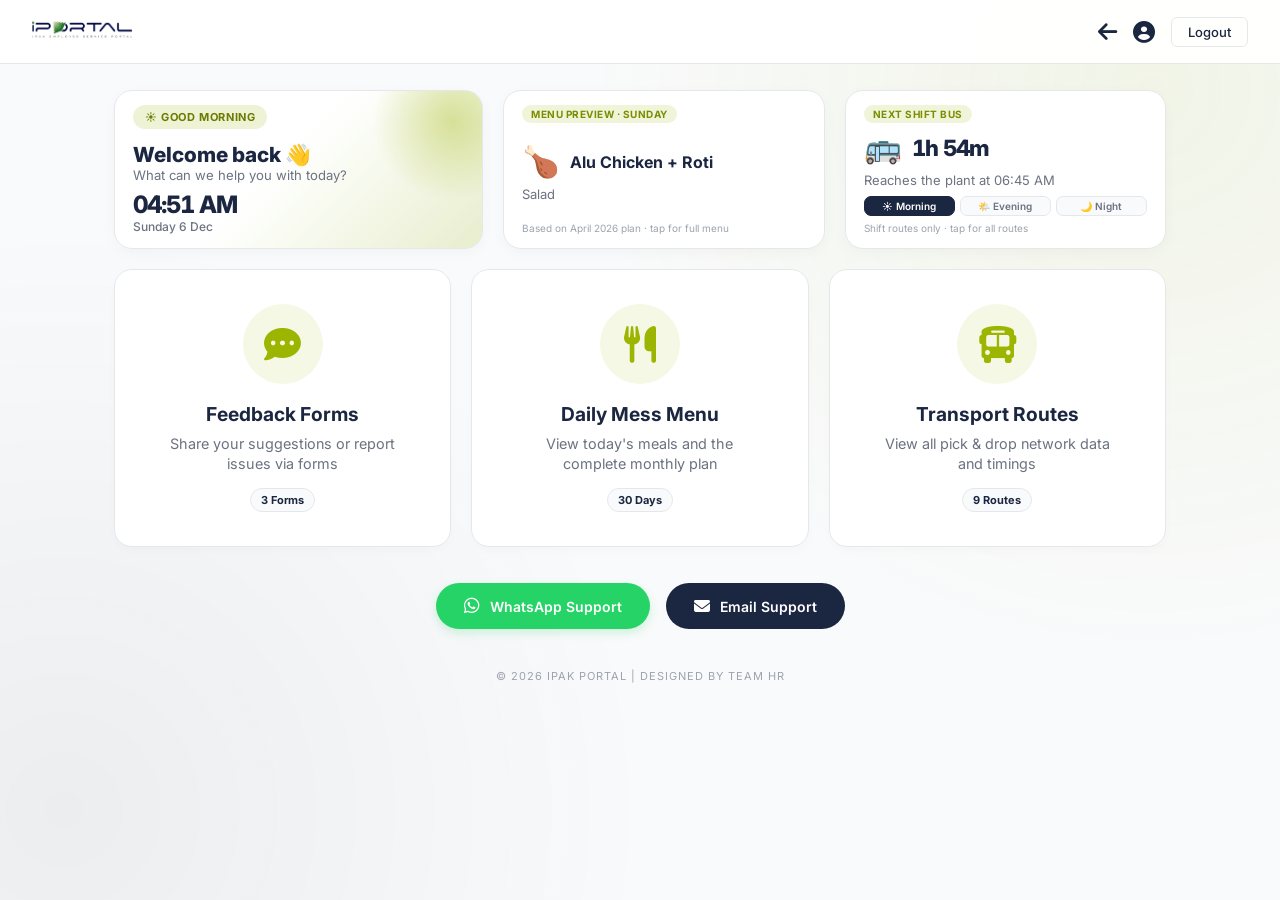
==== commit b944cbf4: "Update admin.html" ====
--- a/admin.html
+++ b/admin.html
@@ -1,595 +1,454 @@
 <!DOCTYPE html>
 <html lang="en">
 <head>
-    <meta charset="UTF-8">
-    <meta name="viewport" content="width=device-width, initial-scale=1.0, maximum-scale=1.0, user-scalable=no">
-    <title>IPAK HelpDesk - Employee Services</title>
-
-    <link rel="stylesheet" href="https://cdnjs.cloudflare.com/ajax/libs/font-awesome/6.4.0/css/all.min.css">
-    <link href="https://fonts.googleapis.com/css2?family=Inter:wght@400;500;600;700&display=swap" rel="stylesheet">
-
-    <style>
-        :root {
-            --navy: #1B2640; 
-            --lime: #9CB500; 
-            --white: #FFFFFF;
-            --med-grey: #6B7280; 
-            --light-bg: #F9FAFB; 
-            --emergency-red: #EF4444;
-            --whatsapp-green: #25D366;
-            --linkedin-blue: #0077b5;
-            --border-light: #E5E7EB;
-        }
-
-        * {
-            margin: 0; padding: 0; box-sizing: border-box;
-            font-family: 'Inter', sans-serif;
-        }
-
-        body {
-            background-color: var(--light-bg);
-            color: var(--navy);
-            -webkit-font-smoothing: antialiased; 
-            -moz-osx-font-smoothing: grayscale;
-            overflow-y: auto;
-        }
-
-        /* --- HEADER --- */
-        .top-bar {
-            background: rgba(255, 255, 255, 0.98);
-            border-bottom: 1px solid var(--border-light);
-            height: 64px; 
-            display: flex;
-            justify-content: space-between;
-            align-items: center;
-            padding: 0 32px;
-            position: fixed; top: 0; width: 100%; z-index: 100;
-        }
-
-        .logo-link img { width: 100px; height: auto; transition: opacity 0.3s ease; }
-        .logo-link:hover img { opacity: 0.8; }
-
-        .header-actions { display: flex; align-items: center; gap: 16px; }
-        
-        .user-icon { font-size: 22px; color: var(--navy); transition: color 0.3s ease; cursor: pointer; text-decoration: none;}
-        .user-icon:hover { color: var(--lime); }
-
-        .logout-btn {
-            padding: 6px 16px; background: transparent;
-            border: 1px solid var(--border-light); color: var(--navy);
-            border-radius: 6px; font-weight: 500; font-size: 13px;
-            transition: all 0.3s ease; cursor: pointer;
-        }
-        .logout-btn:hover { border-color: var(--navy); background: #f3f4f6; }
-
-        /* --- WRAPPER --- */
-        .wrapper {
-            padding-top: 100px; 
-            padding-bottom: 40px; 
-            display: flex; flex-direction: column;
-            min-height: 100vh;
-        }
-
-        .container {
-            width: 100%; max-width: 1100px;
-            margin: 0 auto; padding: 0 24px;
-        }
-
-        /* --- BENTO GRID --- */
-        .bento-grid {
-            display: grid;
-            grid-template-columns: repeat(3, 1fr); /* 3 Equal Columns */
-            gap: 20px; 
-            animation: slideUp 0.8s cubic-bezier(0.16, 1, 0.3, 1);
-        }
-
-        /* --- BIG CENTERED CARDS --- */
-        .big-center-card {
-            background: var(--white);
-            border: 1px solid var(--border-light);
-            border-radius: 16px; 
-            padding: 40px 20px; 
-            text-decoration: none;
-            transition: transform 0.4s cubic-bezier(0.16, 1, 0.3, 1), 
-                        box-shadow 0.4s cubic-bezier(0.16, 1, 0.3, 1), 
-                        border-color 0.4s ease;
-            position: relative; overflow: hidden;
-            display: flex; flex-direction: column; justify-content: center; align-items: center;
-            text-align: center;
-            box-shadow: 0 4px 10px rgba(0,0,0,0.02); 
-            cursor: pointer;
-        }
-
-        .big-center-card:hover {
-            transform: translateY(-8px);
-            border-color: rgba(156, 181, 0, 0.5);
-            box-shadow: 0 20px 25px -5px rgba(27, 38, 64, 0.05), 
-                        0 8px 10px -6px rgba(27, 38, 64, 0.05); 
-            z-index: 10;
-        }
-
-        .big-icon-wrapper {
-            background: rgba(156, 181, 0, 0.1);
-            width: 80px; height: 80px; border-radius: 50%;
-            display: flex; align-items: center; justify-content: center; margin-bottom: 20px;
-            transition: all 0.4s ease;
-        }
-        
-        .big-center-card:hover .big-icon-wrapper {
-            background: var(--lime);
-            transform: scale(1.1);
-        }
-
-        .big-icon-wrapper i { font-size: 2.5rem; color: var(--lime); transition: color 0.4s ease;}
-        .big-center-card:hover .big-icon-wrapper i { color: var(--white); }
-
-        .card-title { font-weight: 700; color: var(--navy); font-size: 1.2rem; margin-bottom: 8px; }
-        .card-desc { color: var(--med-grey); font-size: 0.9rem; font-weight: 400; line-height: 1.4; max-width: 80%; }
-
-        /* --- STANDARD SMALL CARDS (For Modals) --- */
-        .card {
-            background: var(--white); border: 1px solid var(--border-light); border-radius: 12px; 
-            padding: 20px; text-decoration: none; position: relative; overflow: hidden;
-            display: flex; flex-direction: column; justify-content: space-between;
-            box-shadow: 0 2px 4px rgba(0,0,0,0.02); min-height: 140px; cursor: pointer;
-            transition: all 0.4s cubic-bezier(0.16, 1, 0.3, 1);
-        }
-        .card:hover {
-            transform: translateY(-6px); border-color: rgba(156, 181, 0, 0.5);
-            box-shadow: 0 20px 25px -5px rgba(27, 38, 64, 0.05); z-index: 10;
-        }
-        .card-icon { font-size: 24px; color: var(--navy); margin-bottom: 12px; transition: color 0.3s ease; }
-        .card:hover .card-icon { color: var(--lime); }
-        .small-card-title { font-weight: 600; color: var(--navy); font-size: 15px; margin-bottom: 4px; }
-        .small-card-desc { color: var(--med-grey); font-size: 13px; font-weight: 400; line-height: 1.4; }
-        .arrow-icon {
-            position: absolute; bottom: 20px; right: 20px; color: var(--lime); opacity: 0;
-            transform: translateX(-8px); transition: all 0.4s cubic-bezier(0.16, 1, 0.3, 1); font-size: 14px;
-        }
-        .card:hover .arrow-icon { opacity: 1; transform: translateX(0); }
-        .stops-badge {
-            position: absolute; top: 16px; right: 16px; background: var(--lime); color: var(--navy);
-            padding: 4px 10px; border-radius: 6px; font-size: 11px; font-weight: 600;
-        }
-
-        /* --- ACTION BUTTONS (BOTTOM) --- */
-        .action-area {
-            display: flex; justify-content: center; gap: 16px; margin-top: 40px; flex-wrap: wrap;
-            animation: slideUp 1s ease-out;
-        }
-        .support-btn {
-            padding: 14px 28px; border-radius: 50px; font-weight: 600; font-size: 14px;
-            display: flex; align-items: center; gap: 10px; border: none; cursor: pointer;
-            transition: all 0.3s ease;
-        }
-        .btn-whatsapp { background: var(--whatsapp-green); color: white; box-shadow: 0 4px 10px rgba(37,211,102,0.2); }
-        .btn-whatsapp:hover { background: #1ebc57; transform: translateY(-3px); box-shadow: 0 8px 15px rgba(37,211,102,0.3); }
-        .btn-email { background: var(--navy); color: white; box-shadow: 0 4px 10px rgba(27,38,64,0.1); }
-        .btn-email:hover { background: var(--lime); color: var(--navy); transform: translateY(-3px); box-shadow: 0 8px 15px rgba(156,181,0,0.2); }
-
-        footer {
-            text-align: center; margin-top: auto; padding-top: 40px;
-            color: #9CA3AF; font-size: 11px; letter-spacing: 1px; text-transform: uppercase;
-        }
-
-        @keyframes slideUp { from { transform: translateY(15px); opacity: 0; } to { transform: translateY(0); opacity: 1; } }
-
-        /* --- DASHBOARD STYLE MODALS --- */
-        .modal-overlay {
-            display: none; position: fixed; top: 0; left: 0; width: 100%; height: 100%;
-            background: rgba(27, 38, 64, 0.85); z-index: 100000; justify-content: center; align-items: center;
-            backdrop-filter: blur(5px); animation: fadeInModal 0.3s ease;
-        }
-        .modal-container {
-            background: var(--light-bg); width: 90%; max-width: 1200px; height: 90vh; border-radius: 12px;
-            display: flex; flex-direction: column; overflow: hidden; box-shadow: 0 20px 50px rgba(0,0,0,0.3);
-            transform: scale(0.95); animation: scaleInModal 0.3s ease forwards; border: 1px solid var(--border-light);
-        }
-        .modal-header {
-            background: var(--white); padding: 15px 24px; display: flex; justify-content: space-between;
-            align-items: center; border-bottom: 2px solid var(--lime);
-        }
-        .modal-header h3 { color: var(--navy); font-size: 16px; font-weight: 600; text-transform: uppercase; letter-spacing: 1px; margin: 0; }
-        .close-btn { background: none; border: none; font-size: 20px; color: var(--emergency-red); cursor: pointer; transition: 0.3s; }
-        .close-btn:hover { transform: scale(1.2) rotate(90deg); color: #ff0000; }
-        
-        .modal-body { flex-grow: 1; width: 100%; height: 100%; overflow-y: auto; background: var(--light-bg); }
-        .modal-body-padding { padding: 24px; }
-        #appViewer { width: 100%; height: 100%; border: none; background: var(--white); display: block; }
-
-        @keyframes fadeInModal { from { opacity: 0; } to { opacity: 1; } }
-        @keyframes scaleInModal { from { transform: scale(0.95); } to { transform: scale(1); } }
-
-        /* --- MESS MENU TABLE --- */
-        .menu-table-container { width: 100%; overflow-x: auto; border-radius: 8px; border: 1px solid var(--border-light); background: var(--white); }
-        .menu-table { width: 100%; border-collapse: collapse; text-align: left; }
-        .menu-table th { background: var(--navy); color: var(--white); padding: 14px 16px; font-weight: 500; font-size: 13px; position: sticky; top: 0; z-index: 2;}
-        .menu-table td { padding: 14px 16px; border-bottom: 1px solid var(--border-light); color: var(--navy); font-size: 13px; }
-        .menu-table tr:hover { background: var(--light-bg); }
-        .sweet-badge { background: rgba(156, 181, 0, 0.15); color: #7a8d00; padding: 4px 8px; border-radius: 4px; font-size: 11px; font-weight: 600; display: inline-block; }
-
-        /* --- ROUTE TIMELINE --- */
-        .pop-meta { display: flex; gap: 24px; margin-bottom: 24px; font-size: 13px; color: var(--med-grey); border-bottom: 1px solid var(--border-light); padding-bottom: 16px; flex-wrap: wrap;}
-        .pop-meta span { display: flex; align-items: center; gap: 8px; }
-        .pop-meta i { color: var(--navy); opacity: 0.7; }
-
-        .timeline-clean { position: relative; padding-left: 24px; }
-        .timeline-clean::before { content: ''; position: absolute; left: 6px; top: 8px; bottom: 0; width: 2px; background: var(--border-light); }
-        .stop-item { position: relative; margin-bottom: 20px; color: var(--navy);}
-        .stop-item:last-child { margin-bottom: 0; }
-        .stop-item::before { content: ''; position: absolute; left: -23px; top: 4px; width: 10px; height: 10px; border-radius: 50%; background: var(--white); border: 2px solid var(--lime); box-shadow: 0 0 0 2px rgba(156, 181, 0, 0.15); }
-        .stop-header { display: flex; justify-content: space-between; align-items: center; margin-bottom: 4px;}
-        .stop-name { font-weight: 600; font-size: 13px; }
-        .stop-time { font-size: 12px; color: var(--navy); font-weight: 600; background: var(--white); border: 1px solid var(--border-light); padding: 2px 8px; border-radius: 4px;}
-
-        .shift-badges { display: flex; gap: 8px; margin-top: 8px; flex-wrap: wrap; }
-        .shift-pill { font-size: 11px; padding: 4px 8px; border-radius: 4px; background: var(--white); border: 1px solid var(--border-light); color: var(--med-grey); display: flex; align-items: center; gap: 6px; font-weight: 500; }
-        .shift-pill i { color: var(--navy); opacity: 0.6; }
-        .shift-out-alert { display: inline-block; margin-top: 8px; font-size: 11px; font-weight: 600; color: var(--emergency-red); background: #fef2f2; padding: 4px 8px; border-radius: 4px; border: 1px solid #fecaca; }
-
-        .modal-body::-webkit-scrollbar { width: 6px; }
-        .modal-body::-webkit-scrollbar-thumb { background: var(--border-light); border-radius: 10px; }
-
-        /* RESPONSIVE */
-        @media (max-width: 900px) {
-            .bento-grid { grid-template-columns: 1fr; }
-            .modal-container { width: 95%; height: 95vh; }
-        }
-    </style>
+<meta charset="UTF-8">
+<meta name="viewport" content="width=device-width, initial-scale=1.0">
+<title>IPAK HelpDesk - Employee Services</title>
+<link rel="stylesheet" href="https://cdnjs.cloudflare.com/ajax/libs/font-awesome/6.4.0/css/all.min.css">
+<link href="https://fonts.googleapis.com/css2?family=Inter:wght@400;500;600;700;800&display=swap" rel="stylesheet">
+<style>
+:root{--navy:#1B2640;--navy2:#2b3b66;--lime:#9CB500;--white:#fff;--grey:#6B7280;--bg:#F9FAFB;--red:#EF4444;--wa:#25D366;--line:#E5E7EB}
+*{margin:0;padding:0;box-sizing:border-box;font-family:'Inter',sans-serif}
+body{background:var(--bg);color:var(--navy);-webkit-font-smoothing:antialiased;overflow-y:auto}
+body::before{content:'';position:fixed;inset:0;background:radial-gradient(circle at 90% 10%,rgba(156,181,0,.08),transparent 40%),radial-gradient(circle at 5% 90%,rgba(27,38,64,.06),transparent 40%);pointer-events:none;z-index:-1}
+
+/* HEADER */
+.top-bar{background:rgba(255,255,255,.95);backdrop-filter:blur(8px);border-bottom:1px solid var(--line);height:64px;display:flex;justify-content:space-between;align-items:center;padding:0 32px;position:fixed;top:0;width:100%;z-index:100}
+.logo-link img{width:100px;transition:opacity .3s}.logo-link:hover img{opacity:.8}
+.header-actions{display:flex;align-items:center;gap:16px}
+.user-icon{font-size:22px;color:var(--navy);transition:color .3s;cursor:pointer;text-decoration:none}.user-icon:hover{color:var(--lime)}
+.logout-btn{padding:6px 16px;background:transparent;border:1px solid var(--line);color:var(--navy);border-radius:6px;font-weight:500;font-size:13px;transition:.3s;cursor:pointer}
+.logout-btn:hover{border-color:var(--navy);background:#f3f4f6}
+
+.wrapper{padding:90px 0 40px;display:flex;flex-direction:column;min-height:100vh}
+.container{width:100%;max-width:1100px;margin:0 auto;padding:0 24px}
+.rise{animation:rise .8s cubic-bezier(.16,1,.3,1) both}
+@keyframes rise{from{transform:translateY(18px);opacity:0}to{transform:none;opacity:1}}
+
+/* HERO */
+.hero{display:grid;grid-template-columns:1.15fr 1fr 1fr;gap:20px;margin-bottom:20px}
+.wave{display:inline-block;animation:wave 2.2s ease-in-out infinite;transform-origin:70% 70%}
+@keyframes wave{0%,60%,100%{transform:rotate(0)}10%,30%{transform:rotate(16deg)}20%,40%{transform:rotate(-10deg)}50%{transform:rotate(8deg)}}
+
+.today{background:var(--white);border:1px solid var(--line);border-radius:18px;padding:14px 18px;display:flex;flex-direction:column;justify-content:space-between;gap:6px;box-shadow:0 4px 14px rgba(0,0,0,.03);cursor:pointer;transition:.4s cubic-bezier(.16,1,.3,1);position:relative;overflow:hidden}
+.today:hover{transform:translateY(-4px);border-color:rgba(156,181,0,.5);box-shadow:0 20px 25px -5px rgba(27,38,64,.07)}
+.today .tag{font-size:10px!important;padding:3px 9px!important;font-size:11px;font-weight:700;color:#7a8d00;background:rgba(156,181,0,.15);padding:4px 10px;border-radius:50px;align-self:flex-start;letter-spacing:.5px;text-transform:uppercase}
+.today>div{display:flex;flex-wrap:wrap;align-items:center;column-gap:10px;row-gap:2px}.today>div>.meta,.today>div>.shiftrow{flex-basis:100%}
+.today .emo{font-size:1.9rem;display:inline-block;animation:bob 3s ease-in-out infinite}
+@keyframes bob{50%{transform:translateY(-6px) rotate(-4deg)}}
+.today h3{font-size:1rem;font-weight:700;flex:1;line-height:1.25}
+.today .meta{color:var(--grey);font-size:13px;margin-top:4px}
+.today .fri{margin-top:2px;background:linear-gradient(90deg,var(--lime),#c4d83a);color:var(--navy);font-weight:700;font-size:11px;padding:3px 10px;border-radius:8px;align-self:flex-start}
+.today .note{font-size:10px;color:#9CA3AF}
+
+/* BIG CARDS */
+.bento-grid{display:grid;grid-template-columns:repeat(3,1fr);gap:20px}
+.big-center-card{background:var(--white);border:1px solid var(--line);border-radius:18px;padding:34px 20px;text-align:center;cursor:pointer;position:relative;overflow:hidden;display:flex;flex-direction:column;align-items:center;box-shadow:0 4px 10px rgba(0,0,0,.02);transition:.4s cubic-bezier(.16,1,.3,1)}
+.big-center-card::after{content:'';position:absolute;left:0;bottom:0;height:4px;width:0;background:var(--lime);transition:width .5s}
+.big-center-card:hover::after{width:100%}
+.big-center-card:hover{transform:translateY(-8px);border-color:rgba(156,181,0,.5);box-shadow:0 20px 25px -5px rgba(27,38,64,.07)}
+.big-icon-wrapper{background:rgba(156,181,0,.1);width:80px;height:80px;border-radius:50%;display:flex;align-items:center;justify-content:center;margin-bottom:18px;transition:.4s}
+.big-center-card:hover .big-icon-wrapper{background:var(--lime);transform:scale(1.1) rotate(-6deg)}
+.big-icon-wrapper i{font-size:2.3rem;color:var(--lime);transition:.4s}
+.big-center-card:hover .big-icon-wrapper i{color:#fff}
+.card-title{font-weight:700;font-size:1.2rem;margin-bottom:8px}
+.card-desc{color:var(--grey);font-size:.9rem;line-height:1.4;max-width:80%}
+.count{margin-top:14px;font-size:11px;font-weight:700;color:var(--navy);background:var(--bg);border:1px solid var(--line);padding:4px 10px;border-radius:50px}
+
+/* SMALL CARDS */
+.card{background:var(--white);border:1px solid var(--line);border-radius:12px;padding:20px;position:relative;overflow:hidden;display:flex;flex-direction:column;justify-content:space-between;box-shadow:0 2px 4px rgba(0,0,0,.02);min-height:140px;cursor:pointer;transition:.4s cubic-bezier(.16,1,.3,1)}
+.card:hover{transform:translateY(-6px);border-color:rgba(156,181,0,.5);box-shadow:0 20px 25px -5px rgba(27,38,64,.06);z-index:10}
+.card-icon{font-size:24px;margin-bottom:12px;transition:color .3s}.card:hover .card-icon{color:var(--lime)}
+.small-card-title{font-weight:600;font-size:15px;margin-bottom:4px}
+.small-card-desc{color:var(--grey);font-size:13px;line-height:1.4}
+.arrow-icon{position:absolute;bottom:20px;right:20px;color:var(--lime);opacity:0;transform:translateX(-8px);transition:.4s;font-size:14px}.card:hover .arrow-icon{opacity:1;transform:none}
+.stops-badge{position:absolute;top:16px;right:16px;background:var(--lime);color:var(--navy);padding:4px 10px;border-radius:6px;font-size:11px;font-weight:600}
+.hit{margin-top:8px;font-size:12px;font-weight:600;color:#7a8d00;background:rgba(156,181,0,.14);padding:5px 8px;border-radius:6px;display:inline-block}
+
+/* ACTIONS */
+.action-area{display:flex;justify-content:center;gap:16px;margin-top:36px;flex-wrap:wrap}
+.support-btn{padding:14px 28px;border-radius:50px;font-weight:600;font-size:14px;display:flex;align-items:center;gap:10px;border:none;cursor:pointer;transition:.3s}
+.btn-whatsapp{background:var(--wa);color:#fff;box-shadow:0 4px 10px rgba(37,211,102,.2)}.btn-whatsapp:hover{background:#1ebc57;transform:translateY(-3px)}
+.btn-email{background:var(--navy);color:#fff}.btn-email:hover{background:var(--lime);color:var(--navy);transform:translateY(-3px)}
+footer{text-align:center;margin-top:auto;padding-top:40px;color:#9CA3AF;font-size:11px;letter-spacing:1px;text-transform:uppercase}
+
+/* MODALS */
+.modal-overlay{display:none;position:fixed;inset:0;background:rgba(27,38,64,.85);z-index:100000;justify-content:center;align-items:center;backdrop-filter:blur(5px);animation:fade .3s}
+.modal-container{background:var(--bg);width:90%;max-width:1200px;height:90vh;border-radius:14px;display:flex;flex-direction:column;overflow:hidden;box-shadow:0 20px 50px rgba(0,0,0,.3);animation:pop .3s cubic-bezier(.16,1,.3,1) both;border:1px solid var(--line)}
+.modal-header{background:#fff;padding:15px 24px;display:flex;justify-content:space-between;align-items:center;border-bottom:2px solid var(--lime)}
+.modal-header h3{font-size:16px;font-weight:600;text-transform:uppercase;letter-spacing:1px}
+.close-btn{background:none;border:none;font-size:20px;color:var(--red);cursor:pointer;transition:.3s}.close-btn:hover{transform:scale(1.2) rotate(90deg)}
+.modal-body{flex-grow:1;width:100%;overflow-y:auto;background:var(--bg)}
+.pad{padding:24px}
+#modalIframe{width:100%;height:100%;border:none;background:#fff;display:block}
+@keyframes fade{from{opacity:0}to{opacity:1}}@keyframes pop{from{transform:scale(.94);opacity:0}to{transform:none;opacity:1}}
+.modal-body::-webkit-scrollbar{width:6px}.modal-body::-webkit-scrollbar-thumb{background:var(--line);border-radius:10px}
+
+/* SEARCH + FILTER */
+.toolbar{display:flex;gap:12px;margin-bottom:18px;flex-wrap:wrap;align-items:center}
+.search{flex:1;min-width:220px;position:relative}
+.search i{position:absolute;left:14px;top:50%;transform:translateY(-50%);color:var(--grey)}
+.search input{width:100%;padding:12px 16px 12px 40px;border:2px solid var(--line);border-radius:50px;font-size:14px;outline:none;transition:.3s;background:#fff}
+.search input:focus{border-color:var(--lime);box-shadow:0 0 0 4px rgba(156,181,0,.12)}
+.pill-btn{padding:10px 16px;border-radius:50px;border:2px solid var(--line);background:#fff;font-size:13px;font-weight:600;cursor:pointer;transition:.3s;color:var(--navy)}
+.pill-btn.on,.pill-btn:hover{background:var(--lime);border-color:var(--lime)}
+.empty{text-align:center;color:var(--grey);padding:40px 0;font-size:14px;grid-column:1/-1}
+
+/* MENU TABLE */
+.menu-table-container{width:100%;overflow-x:auto;border-radius:10px;border:1px solid var(--line);background:#fff}
+.menu-table{width:100%;border-collapse:collapse;text-align:left}
+.menu-table th{background:var(--navy);color:#fff;padding:14px 16px;font-weight:500;font-size:13px;position:sticky;top:0;z-index:2}
+.menu-table td{padding:13px 16px;border-bottom:1px solid var(--line);font-size:13px}
+.menu-table tr:hover{background:var(--bg)}
+.menu-table tr.today-row{background:rgba(156,181,0,.14);box-shadow:inset 4px 0 0 var(--lime)}
+.menu-table tr.fri td:nth-child(2){color:#7a8d00;font-weight:700}
+.sweet-badge{background:rgba(156,181,0,.15);color:#7a8d00;padding:4px 8px;border-radius:4px;font-size:11px;font-weight:600;display:inline-block}
+
+/* ROUTE POPUP */
+.pop-meta{display:flex;gap:20px;margin-bottom:16px;font-size:13px;color:var(--grey);border-bottom:1px solid var(--line);padding-bottom:14px;flex-wrap:wrap}
+.pop-meta span{display:flex;align-items:center;gap:8px}.pop-meta i{color:var(--navy);opacity:.7}
+.call-btn{display:inline-flex;align-items:center;gap:8px;background:var(--wa);color:#fff;text-decoration:none;font-weight:600;font-size:13px;padding:9px 16px;border-radius:50px;margin-bottom:16px;transition:.3s}.call-btn:hover{transform:translateY(-2px)}
+.tabs{display:flex;gap:8px;margin-bottom:18px}
+.tab{flex:1;padding:9px;border-radius:10px;border:2px solid var(--line);background:#fff;font-size:12px;font-weight:600;cursor:pointer;transition:.3s}
+.tab.on{background:var(--navy);color:#fff;border-color:var(--navy)}
+.track{position:relative;padding-left:24px}
+.track::before{content:'';position:absolute;left:6px;top:8px;bottom:0;width:2px;background:var(--line)}
+.stop{position:relative;margin-bottom:18px;display:flex;justify-content:space-between;align-items:center;animation:rise .5s both}
+.stop::before{content:'';position:absolute;left:-23px;top:4px;width:10px;height:10px;border-radius:50%;background:#fff;border:2px solid var(--lime);box-shadow:0 0 0 2px rgba(156,181,0,.15)}
+.stop b{font-size:13px;font-weight:600}
+.stop em{font-style:normal;font-size:12px;font-weight:600;background:#fff;border:1px solid var(--line);padding:2px 8px;border-radius:4px}
+.out{display:inline-block;font-size:11px;font-weight:600;color:var(--red);background:#fef2f2;padding:5px 9px;border-radius:4px;border:1px solid #fecaca}
+
+.welcome{background:linear-gradient(135deg,#fff 45%,rgba(156,181,0,.18));border:1px solid var(--line);border-radius:18px;padding:14px 18px;display:flex;flex-direction:column;justify-content:space-between;gap:6px;box-shadow:0 4px 14px rgba(0,0,0,.03);position:relative;overflow:hidden}
+.welcome::after{content:'';position:absolute;right:-50px;top:-50px;width:160px;height:160px;border-radius:50%;background:radial-gradient(circle,rgba(156,181,0,.35),transparent 70%)}
+.welcome>*{position:relative;z-index:1}
+.greet-pill{align-self:flex-start;background:rgba(156,181,0,.16);color:#6b7c00;font-weight:700;font-size:11px;letter-spacing:.6px;text-transform:uppercase;padding:5px 12px;border-radius:50px}
+.welcome h1{font-size:1.3rem;font-weight:800;margin:4px 0 0;line-height:1.2}
+.welcome p{color:var(--grey);font-size:.82rem}
+.clock{font-size:1.5rem;font-weight:800;letter-spacing:-1px;font-variant-numeric:tabular-nums;line-height:1}
+.dateline{color:var(--grey);font-size:12px;margin-top:2px;font-weight:500}
+.cd{font-size:1.4rem!important;font-weight:800!important;letter-spacing:-1px;font-variant-numeric:tabular-nums}
+.shiftrow{display:flex;gap:5px;margin-top:6px}
+.sdot{flex:1;text-align:center;font-size:10px;font-weight:600;padding:3px 2px;border-radius:7px;background:var(--bg);border:1px solid var(--line);color:var(--grey)}
+.sdot.on{background:var(--navy);border-color:var(--navy);color:#fff}
+
+/* ROUTES - refined */
+.rt{background:#fff;border:1px solid var(--line);border-radius:14px;padding:18px 20px;cursor:pointer;position:relative;overflow:hidden;display:flex;flex-direction:column;gap:10px;box-shadow:0 2px 6px rgba(0,0,0,.02);transition:transform .35s cubic-bezier(.16,1,.3,1),box-shadow .35s,border-color .35s;animation:fadeUp .5s cubic-bezier(.16,1,.3,1) backwards}
+.rt::before{content:'';position:absolute;left:0;top:0;bottom:0;width:3px;background:var(--lime);transform:scaleY(0);transform-origin:top;transition:transform .4s cubic-bezier(.16,1,.3,1)}
+.rt:hover{transform:translateY(-4px);border-color:rgba(156,181,0,.45);box-shadow:0 16px 24px -8px rgba(27,38,64,.12)}
+.rt:hover::before{transform:scaleY(1)}
+.rt-top{display:flex;justify-content:space-between;align-items:center}
+.rt-no{font-size:11px;font-weight:700;letter-spacing:1px;background:var(--bg);border:1px solid var(--line);border-radius:6px;padding:3px 8px}
+.rt-type{font-size:11px;font-weight:600;color:#6b7c00;background:rgba(156,181,0,.12);padding:3px 10px;border-radius:50px}
+.rt-title{font-size:16px;font-weight:700}
+.rt-times{font-size:13px;font-weight:600;font-variant-numeric:tabular-nums}
+.rt-times i{font-style:normal;color:var(--lime);margin:0 6px}
+.rt-times u{text-decoration:none;font-weight:500;color:var(--grey)}
+.rt-meta{display:flex;flex-direction:column;gap:5px;font-size:12px;color:var(--grey)}
+.rt-meta span{display:flex;align-items:center;gap:8px}
+.ic{width:14px;height:14px;stroke:currentColor;fill:none;stroke-width:1.8;stroke-linecap:round;stroke-linejoin:round;flex:none}
+.rt-foot{display:flex;justify-content:space-between;align-items:center;border-top:1px solid var(--line);padding-top:10px;margin-top:auto;font-size:12px;font-weight:600;color:var(--grey)}
+.rt-foot .ic{color:var(--lime);transition:transform .35s}
+.rt:hover .rt-foot .ic{transform:translateX(4px)}
+.count-note{font-size:13px;color:var(--grey);font-weight:500}
+.search svg{position:absolute;left:14px;top:50%;transform:translateY(-50%);width:16px;height:16px;stroke:var(--grey);fill:none;stroke-width:2;stroke-linecap:round}
+@keyframes fadeUp{from{opacity:0;transform:translateY(14px)}to{opacity:1;transform:none}}
+/* ROUTE POPUP - refined */
+.pop-meta{display:grid!important;grid-template-columns:repeat(3,1fr);gap:10px!important;border-bottom:none!important;padding-bottom:0!important}
+.pop-meta span{flex-direction:column;align-items:flex-start!important;gap:2px!important;background:#fff;border:1px solid var(--line);border-radius:10px;padding:10px 12px}
+.pop-meta small{font-size:10px;text-transform:uppercase;letter-spacing:.8px;color:var(--grey);font-weight:600}
+.pop-meta b{font-size:12.5px;font-weight:600;color:var(--navy)}
+.call-btn{background:var(--navy)!important}.call-btn:hover{background:var(--lime)!important;color:var(--navy)!important}
+.track::after{content:'';position:absolute;left:6px;top:8px;width:2px;height:0;background:var(--lime);animation:grow var(--D) linear forwards}
+@keyframes grow{to{height:calc(100% - 16px)}}
+.stop::before{animation:lit .3s ease var(--d) forwards}
+@keyframes lit{from{background:#fff}to{background:var(--lime)}}
+.stop.last::before{animation:lit .3s ease var(--d) forwards,ping 2s ease-out var(--D) infinite}
+@keyframes ping{0%{box-shadow:0 0 0 0 rgba(156,181,0,.5)}100%{box-shadow:0 0 0 9px rgba(156,181,0,0)}}
+.out{margin-top:6px;animation:fadeUp .5s ease var(--D) backwards}
+@media(prefers-reduced-motion:reduce){*{animation:none!important}}
+@media(max-width:900px){.hero,.bento-grid{grid-template-columns:1fr}.modal-container{width:95%;height:95vh}.top-bar{padding:0 16px}}
+</style>
 </head>
 <body>
 
-    <nav class="top-bar">
-        <a href="dashboard.html" class="logo-link">
-            <img src="logo.png" alt="Logo">
-        </a>
-        <div class="header-actions">
-            <a href="dashboard.html" class="user-icon" title="Back to Dashboard">
-                <i class="fas fa-arrow-left"></i>
-            </a>
-            <i class="fas fa-user-circle user-icon" title="My Profile"></i>
-            <button class="logout-btn" onclick="logout()">Logout</button>
-        </div>
-    </nav>
-
-    <div class="wrapper">
-        <div class="container">
-
-            <!-- MAIN BENTO GRID (3 Equal Columns) -->
-            <div class="bento-grid">
-                
-                <div class="big-center-card" onclick="openModalGroup('feedbackGridModal')">
-                    <div class="big-icon-wrapper">
-                        <i class="fas fa-comment-dots"></i>
-                    </div>
-                    <div class="card-title">Feedback Forms</div>
-                    <div class="card-desc">Share your suggestions or report issues via forms</div>
-                </div>
-
-                <div class="big-center-card" onclick="openModalGroup('messMenuModal')">
-                    <div class="big-icon-wrapper">
-                        <i class="fas fa-utensils"></i>
-                    </div>
-                    <div class="card-title">Daily Mess Menu</div>
-                    <div class="card-desc">View today's meals and the complete monthly plan</div>
-                </div>
-
-                <div class="big-center-card" onclick="openModalGroup('transportGridModal')">
-                    <div class="big-icon-wrapper">
-                        <i class="fas fa-bus"></i>
-                    </div>
-                    <div class="card-title">Transport Routes</div>
-                    <div class="card-desc">View all pick & drop network data and timings</div>
-                </div>
-
-            </div>
-
-            <!-- ACTION AREA (Bottom Support Buttons) -->
-            <div class="action-area">
-                <button class="support-btn btn-whatsapp" onclick="openWhatsApp()">
-                    <i class="fab fa-whatsapp" style="font-size: 18px;"></i> WhatsApp Support
-                </button>
-                <button class="support-btn btn-email" onclick="openEmail()">
-                    <i class="fas fa-envelope" style="font-size: 16px;"></i> Email Support
-                </button>
-            </div>
-
-            <footer>&copy; 2026 IPAK PORTAL | DESIGNED BY TEAM HR</footer>
-        </div>
-    </div>
-
-    <!-- 1. IFRAME MODAL (For Forms) -->
-    <div id="contentModal" class="modal-overlay" style="z-index: 100005;">
-        <div class="modal-container">
-            <div class="modal-header">
-                <h3 id="modalTitle">Loading...</h3>
-                <button class="close-btn" onclick="closeModalGroup('contentModal')"><i class="fas fa-times"></i></button>
-            </div>
-            <div class="modal-body">
-                <iframe id="modalIframe" src="" allowfullscreen="true"></iframe>
-            </div>
-        </div>
-    </div>
-
-    <!-- 2. FEEDBACK FORMS GRID MODAL -->
-    <div id="feedbackGridModal" class="modal-overlay">
-        <div class="modal-container" style="max-width: 1000px; height: auto; max-height: 90vh;">
-            <div class="modal-header">
-                <h3>Feedback Forms</h3>
-                <button class="close-btn" onclick="closeModalGroup('feedbackGridModal')"><i class="fas fa-times"></i></button>
-            </div>
-            <div class="modal-body modal-body-padding">
-                <div class="bento-grid" style="grid-template-columns: repeat(auto-fit, minmax(250px, 1fr));">
-                    
-                    <div class="card" onclick="openIframe('IPAK | CPAK', 'https://docs.google.com/forms/d/e/1FAIpQLScuIvju-2HULZ6ngfwCzgCypQnq5NVWP2tCZNvT7nXZkPZrfQ/viewform?embedded=true')">
-                        <i class="fas fa-industry card-icon"></i>
-                        <div>
-                            <div class="small-card-title">IPAK | CPAK</div>
-                            <div class="small-card-desc">Submit feedback for IPAK & CPAK facilities</div>
-                        </div>
-                        <i class="fas fa-arrow-right arrow-icon"></i>
-                    </div>
-
-                    <div class="card" onclick="openIframe('PETPAK | GPAK', 'https://docs.google.com/forms/d/e/1FAIpQLSdP8faxqah1YZfdHxY-VITqvb1efvrs_i9plILBSCFOWuRB4w/viewform?embedded=true')">
-                        <i class="fas fa-box card-icon"></i>
-                        <div>
-                            <div class="small-card-title">PETPAK | GPAK</div>
-                            <div class="small-card-desc">Submit feedback for PETPAK & GPAK facilities</div>
-                        </div>
-                        <i class="fas fa-arrow-right arrow-icon"></i>
-                    </div>
-
-                    <div class="card" onclick="openIframe('IPAK | KARACHI', 'https://docs.google.com/forms/d/e/1FAIpQLSf1hsYgSD9MXyLj1-3vRTVXkMqoqIGgXnysswE7M5m4rMc7Aw/viewform?embedded=true')">
-                        <i class="fas fa-city card-icon"></i>
-                        <div>
-                            <div class="small-card-title">IPAK | KARACHI</div>
-                            <div class="small-card-desc">Submit feedback for Karachi facility</div>
-                        </div>
-                        <i class="fas fa-arrow-right arrow-icon"></i>
-                    </div>
-
-                </div>
-            </div>
-        </div>
-    </div>
-
-    <!-- 3. MESS MENU MODAL -->
-    <div id="messMenuModal" class="modal-overlay">
-        <div class="modal-container" style="max-width: 1000px;">
-            <div class="modal-header">
-                <h3>Monthly Mess Menu - April 2026</h3>
-                <button class="close-btn" onclick="closeModalGroup('messMenuModal')"><i class="fas fa-times"></i></button>
-            </div>
-            <div class="modal-body modal-body-padding">
-                <div class="menu-table-container">
-                    <table class="menu-table">
-                        <thead>
-                            <tr>
-                                <th>Date</th>
-                                <th>Day</th>
-                                <th>Main Menu</th>
-                                <th>Side (Raita/Salad)</th>
-                                <th>Sweet</th>
-                            </tr>
-                        </thead>
-                        <tbody id="menuTableBody">
-                            <!-- JS Injected -->
-                        </tbody>
-                    </table>
-                </div>
-            </div>
-        </div>
-    </div>
-
-    <!-- 4. TRANSPORT NETWORK GRID MODAL -->
-    <div id="transportGridModal" class="modal-overlay">
-        <div class="modal-container">
-            <div class="modal-header">
-                <h3>Transport Network Data</h3>
-                <button class="close-btn" onclick="closeModalGroup('transportGridModal')"><i class="fas fa-times"></i></button>
-            </div>
-            <div class="modal-body modal-body-padding">
-                <div class="bento-grid" id="routeGrid" style="grid-template-columns: repeat(auto-fill, minmax(260px, 1fr));">
-                    <!-- JS Injected -->
-                </div>
-            </div>
-        </div>
-    </div>
-
-    <!-- 5. TRANSPORT ROUTE TIMELINE POPUP -->
-    <div id="routePopup" class="modal-overlay" style="z-index: 100005;">
-        <div class="modal-container" style="max-width: 550px; height: auto; max-height: 85vh;">
-            <div class="modal-header">
-                <h3 id="pop-title" style="margin:0;">Route Name</h3>
-                <button class="close-btn" onclick="closeModalGroup('routePopup')"><i class="fas fa-times"></i></button>
-            </div>
-            <div class="modal-body modal-body-padding">
-                <div class="pop-meta">
-                    <span id="pop-vehicle"><i class="fas fa-van-shuttle"></i> Vehicle</span>
-                    <span id="pop-driver"><i class="fas fa-user-tie"></i> Driver</span>
-                    <span id="pop-contact"><i class="fas fa-phone"></i> Contact</span>
-                </div>
-                <div class="timeline-clean" id="pop-timeline">
-                    <!-- JS Injected -->
-                </div>
-            </div>
-        </div>
-    </div>
-
-    <script>
-        function openWhatsApp() { window.open('https://wa.me/923222818107', '_blank'); }
-        function openEmail() { window.location.href = 'mailto:hamza.farooq@ipak.com.pk'; }
-        function logout() { window.location.href = "index.html"; }
-
-        // --- DASHBOARD MODAL LOGIC ---
-        function openModalGroup(id) {
-            if(id === 'messMenuModal') renderMessMenu();
-            if(id === 'transportGridModal') renderTransportGrid();
-            document.getElementById(id).style.display = 'flex';
-        }
-
-        function closeModalGroup(id) {
-            document.getElementById(id).style.display = 'none';
-            if(id === 'contentModal') document.getElementById('modalIframe').src = '';
-        }
-
-        function openIframe(title, url) {
-            document.getElementById('modalTitle').innerText = title;
-            document.getElementById('modalIframe').src = url;
-            openModalGroup('contentModal');
-        }
-
-        // Close on outside click
-        window.onclick = (e) => { 
-            if (e.target.classList.contains('modal-overlay')) {
-                e.target.style.display = 'none';
-                if(e.target.id === 'contentModal') document.getElementById('modalIframe').src = '';
-            }
-        }
-
-        // Keydown listener for escape
-        document.addEventListener('keydown', (e) => {
-            if (e.key === 'Escape') {
-                document.querySelectorAll('.modal-overlay').forEach(modal => {
-                    modal.style.display = 'none';
-                });
-                document.getElementById('modalIframe').src = '';
-            }
-        });
-
-        // --- MESS MENU DATA[cite: 1] ---
-        const menuData = [
-            { date: "1-Apr-26", day: "Wednesday", main: "Mix Vegetable+Roti", side: "Mint Raita", sweet: "" },
-            { date: "2-Apr-26", day: "Thursday", main: "Dal Mash+Alu Tiki+Roti", side: "Mint Raita", sweet: "" },
-            { date: "3-Apr-26", day: "Friday", main: "Chicken Pulao", side: "Mint Raita", sweet: "Gud Rice" },
-            { date: "4-Apr-26", day: "Saturday", main: "Black Chana+Roti", side: "Salad", sweet: "" },
-            { date: "5-Apr-26", day: "Sunday", main: "Alu Chiken+Roti", side: "Salad", sweet: "" },
-            { date: "6-Apr-26", day: "Monday", main: "Chicken Green Masala+Roti", side: "Salad", sweet: "" },
-            { date: "7-Apr-26", day: "Tuesday", main: "Alu Matar Kari+Roti", side: "Salad", sweet: "" },
-            { date: "8-Apr-26", day: "Wednesday", main: "Kabab Masala+Roti", side: "Salad", sweet: "" },
-            { date: "9-Apr-26", day: "Thursday", main: "White Channa Egg+Roti", side: "Salad", sweet: "" },
-            { date: "10-Apr-26", day: "Friday", main: "Chicken Biryani", side: "Raita", sweet: "Mutanjan" },
-            { date: "11-Apr-26", day: "Saturday", main: "Mix Vegetable+Roti", side: "Mint Raita", sweet: "" },
-            { date: "12-Apr-26", day: "Sunday", main: "Dal Channa Fri+Roti", side: "Salad", sweet: "" },
-            { date: "13-Apr-26", day: "Monday", main: "Chicken Qorma+Roti", side: "Salad", sweet: "" },
-            { date: "14-Apr-26", day: "Tuesday", main: "Channa Pulao", side: "Mint Raita", sweet: "" },
-            { date: "15-Apr-26", day: "Wednesday", main: "Steam Rost+Mix Dal+Roti", side: "Mint Raita", sweet: "" },
-            { date: "16-Apr-26", day: "Thursday", main: "Mix Vegetable+Roti", side: "Mint Raita", sweet: "" },
-            { date: "17-Apr-26", day: "Friday", main: "Chicken Pulao", side: "Raita", sweet: "Zarda" },
-            { date: "18-Apr-26", day: "Saturday", main: "Black Chana+Roti", side: "Salad", sweet: "" },
-            { date: "19-Apr-26", day: "Sunday", main: "Alu Chiken+Roti", side: "Salad", sweet: "" },
-            { date: "20-Apr-26", day: "Monday", main: "Chicken Karahi+Roti", side: "Salad", sweet: "" },
-            { date: "21-Apr-26", day: "Tuesday", main: "Mix Vegetable+Roti", side: "Mint Raita", sweet: "" },
-            { date: "22-Apr-26", day: "Wednesday", main: "Chicken Qeema Matar+Roti", side: "Mint Raita", sweet: "" },
-            { date: "23-Apr-26", day: "Thursday", main: "Haleem+Khameeri Roti", side: "Garnish", sweet: "" },
-            { date: "24-Apr-26", day: "Friday", main: "Sindhi Biryani", side: "Raita", sweet: "Mutanjan" },
-            { date: "25-Apr-26", day: "Saturday", main: "Dal Channa+Roti", side: "Salad", sweet: "" },
-            { date: "26-Apr-26", day: "Sunday", main: "Alu Matar Kari+Roti", side: "Salad", sweet: "" },
-            { date: "27-Apr-26", day: "Monday", main: "Chicken Jalfrezi+Roti", side: "Salad", sweet: "" },
-            { date: "28-Apr-26", day: "Tuesday", main: "Channa Pulao", side: "Mint Raita", sweet: "" },
-            { date: "29-Apr-26", day: "Wednesday", main: "Chapli Kabab+Mix Dal+Roti", side: "Mint Raita", sweet: "" },
-            { date: "30-Apr-26", day: "Thursday", main: "White Channa Egg+Roti", side: "Salad", sweet: "" }
-        ];
-
-        function renderMessMenu() {
-            const tableBody = document.getElementById('menuTableBody');
-            tableBody.innerHTML = '';
-            menuData.forEach(item => {
-                const sweetHtml = item.sweet ? `<span class="sweet-badge">${item.sweet}</span>` : '-';
-                const row = `
-                    <tr>
-                        <td style="font-weight: 600;">${item.date}</td>
-                        <td>${item.day}</td>
-                        <td style="font-weight: 500;">${item.main}</td>
-                        <td>${item.side}</td>
-                        <td>${sweetHtml}</td>
-                    </tr>
-                `;
-                tableBody.insertAdjacentHTML('beforeend', row);
-            });
-        }
-
-        // --- TRANSPORT ROUTE DATA & LOGIC ---
-        const routesData = [
-            { id: 1, title: "Raiwind to PPAK", type: "General Shift", driver: "Shahzad", contact: "0305-4598250", vehicle: "LES 440 (Coaster)", shiftOut: "05:05 PM", isMultiShift: false, stops: [ { name: "IPAK", time: "07:00 AM" }, { name: "Raiwind Adda", time: "07:25 AM" }, { name: "Sabzi Mandi", time: "07:28 AM" }, { name: "LDA Chok", time: "07:55 AM" }, { name: "Nawab town", time: "08:00 AM" }, { name: "Ali town", time: "08:02 AM" }, { name: "Thokar Niaz Baig", time: "08:05 AM" }, { name: "PPAK Plant", time: "08:55 AM" } ] },
-            { id: 2, title: "Gajjumata to PPAK", type: "General Shift", driver: "Sameer", contact: "0303-8205214", vehicle: "LES 5992 (Grand Cabin)", shiftOut: "05:05 PM", isMultiShift: false, stops: [ { name: "Saroba Garden", time: "07:30 AM" }, { name: "Kanchi", time: "07:35 AM" }, { name: "Deffence Chowk", time: "07:42 AM" }, { name: "Walltan", time: "07:45 AM" }, { name: "Kot Lakhpat", time: "07:50 AM" }, { name: "Pindi Stop", time: "07:55 AM" }, { name: "Jinna Hospital", time: "08:00 AM" }, { name: "PPAK Plant", time: "08:55 AM" } ] },
-            { id: 3, title: "Sky Land to PPAK", type: "General Shift", driver: "Abdullah", contact: "0307-8807215", vehicle: "LES 6440 (Grand Cabin)", shiftOut: "05:05 PM", isMultiShift: false, stops: [ { name: "Sky Land", time: "07:25 AM" }, { name: "Main Rasheed Road", time: "07:38 AM" }, { name: "Taj Bagh", time: "07:39 AM" }, { name: "Shalimar", time: "07:50 AM" }, { name: "Sukh Naar", time: "07:51 AM" }, { name: "Bati Chowk", time: "08:06 AM" }, { name: "Saggian pul", time: "08:12 AM" }, { name: "Babo Sabo", time: "08:18 AM" }, { name: "PPAK Plant", time: "08:55 AM" } ] },
-            { id: 4, title: "SKP General", type: "General Shift", driver: "Asif", contact: "0302-3955759", vehicle: "LES 7871 (Coaster)", shiftOut: "05:05 PM", isMultiShift: false, stops: [ { name: "Ghazi Phatak", time: "08:15 AM" }, { name: "Kips College", time: "08:17 AM" }, { name: "SP Chowk", time: "08:22 AM" }, { name: "Jinnah Park", time: "08:27 AM" }, { name: "Batti Chowk", time: "08:32 AM" }, { name: "Gourmet Bakery", time: "08:38 AM" }, { name: "Housing Colony", time: "08:40 AM" }, { name: "Phatak", time: "08:50 AM" }, { name: "PPAK PLANT", time: "08:55 AM" } ] },
-            { id: 5, title: "SKP SP Chowk", type: "3 Shifts (8 Hrs)", driver: "Tariq", contact: "Admin", vehicle: "RNO 5885 (Coaster)", isMultiShift: true, stops: [ { name: "SP Chowk", morning: "06:10 AM", evening: "02:10 PM", night: "10:10 PM" }, { name: "Bihari colony", morning: "06:12 AM", evening: "02:12 PM", night: "10:12 PM" }, { name: "Dil chowk", morning: "06:16 AM", evening: "02:16 PM", night: "10:16 PM" }, { name: "Sadar chowk", morning: "06:25 AM", evening: "02:25 PM", night: "10:25 PM" }, { name: "Batti chowk", morning: "06:26 AM", evening: "02:26 PM", night: "10:26 PM" }, { name: "Interchange", morning: "06:35 AM", evening: "02:35 PM", night: "10:35 PM" }, { name: "PPAK Plant", morning: "06:45 AM", evening: "02:45 PM", night: "10:45 PM" } ] },
-            { id: 6, title: "Batti Chowk", type: "3 Shifts (8 Hrs)", driver: "Ejaz", contact: "Admin", vehicle: "LES 4075 (Coaster)", isMultiShift: true, stops: [ { name: "Batti Chowk", morning: "06:20 AM", evening: "02:20 PM", night: "10:20 PM" }, { name: "Gourmet Bakery", morning: "06:23 AM", evening: "02:23 PM", night: "10:23 PM" }, { name: "Housing Colony", morning: "06:26 AM", evening: "02:26 PM", night: "10:26 PM" }, { name: "Total Pump", morning: "06:28 AM", evening: "02:28 PM", night: "10:28 PM" }, { name: "Saleem Kot", morning: "06:30 AM", evening: "02:30 PM", night: "10:30 PM" }, { name: "Phatak", morning: "06:38 AM", evening: "02:38 PM", night: "10:38 PM" }, { name: "PPAK Plant", morning: "06:45 AM", evening: "02:45 PM", night: "10:45 PM" } ] },
-            { id: 7, title: "Ali town", type: "3 Shifts (8 Hrs)", driver: "Sharaf / Awais", contact: "0305-6696155", vehicle: "LES 7444 (Coaster)", isMultiShift: true, stops: [ { name: "Ali town Station", morning: "05:47 AM", evening: "01:36 PM", night: "09:47 PM" }, { name: "Thokar Niaz Bag", morning: "05:50 AM", evening: "01:40 PM", night: "09:50 PM" }, { name: "Scheme mor", morning: "06:00 AM", evening: "02:00 PM", night: "10:00 PM" }, { name: "Shera kot", morning: "06:05 AM", evening: "02:07 PM", night: "10:05 PM" }, { name: "Labor Colony", morning: "06:37 AM", evening: "02:37 PM", night: "10:37 PM" }, { name: "Plant", morning: "06:45 AM", evening: "02:45 PM", night: "10:45 PM" } ] },
-            { id: 8, title: "Harbanspura", type: "3 Shifts (8 Hrs)", driver: "wzaif / Shaban", contact: "0326-4323505", vehicle: "CBC 740 (Grand Cabin)", isMultiShift: true, stops: [ { name: "Dharmpura", morning: "05:40 AM", evening: "01:30 PM", night: "09:40 PM" }, { name: "Harbans pura", morning: "05:48 AM", evening: "01:38 PM", night: "09:52 PM" }, { name: "Shahdra", morning: "06:05 AM", evening: "01:55 PM", night: "10:12 PM" }, { name: "Kot A.Malik", morning: "06:10 AM", evening: "02:00 PM", night: "10:20 PM" }, { name: "PPAK Pant", morning: "06:45 AM", evening: "02:45 PM", night: "10:45 PM" } ] },
-            { id: 9, title: "SP Chowk (HRSG)", type: "3 Shifts (HRSG)", driver: "Abbas", contact: "0324-4134670", vehicle: "BSA 457 (BUS)", isMultiShift: true, stops: [ { name: "SP Chowk", morning: "05:50 AM", evening: "01:50 PM", night: "09:50 PM" }, { name: "Liaqat School", morning: "05:55 AM", evening: "01:55 PM", night: "09:55 PM" }, { name: "Batti Chowk", morning: "05:59 AM", evening: "01:59 PM", night: "09:59 PM" }, { name: "Interchange", morning: "06:10 AM", evening: "02:10 PM", night: "10:10 PM" }, { name: "Phatak", morning: "06:38 AM", evening: "02:38 PM", night: "10:38 PM" }, { name: "PPAK", morning: "06:45 AM", evening: "02:45 PM", night: "10:45 PM" } ] }
-        ];
-
-        function renderTransportGrid() {
-            const grid = document.getElementById('routeGrid');
-            grid.innerHTML = '';
-            routesData.forEach(route => {
-                const icon = route.isMultiShift ? 'fa-business-time' : 'fa-bus';
-                const cardHTML = `
-                    <div class="card" onclick="openRoutePopup(${route.id})">
-                        <span class="stops-badge">${route.stops.length} Stops</span>
-                        <i class="fas ${icon} card-icon"></i>
-                        <div>
-                            <div class="small-card-title">${route.title}</div>
-                            <div class="small-card-desc" style="margin-top: 8px;">
-                                <span style="display:inline-block; margin-bottom:6px; font-size:10px; padding:2px 6px; background: #f3f4f6; border-radius:4px; font-weight: 500;">${route.type}</span><br>
-                                <i class="fas fa-van-shuttle" style="width:14px;"></i> ${route.vehicle.split('(')[0]}<br>
-                                <i class="fas fa-user-tie" style="width:14px;"></i> ${route.driver}
-                            </div>
-                        </div>
-                        <i class="fas fa-arrow-right arrow-icon"></i>
-                    </div>
-                `;
-                grid.insertAdjacentHTML('beforeend', cardHTML);
-            });
-        }
-
-        function openRoutePopup(id) {
-            const route = routesData.find(r => r.id === id);
-            if(!route) return;
-
-            document.getElementById('pop-title').textContent = route.title;
-            document.getElementById('pop-vehicle').innerHTML = `<i class="fas fa-van-shuttle"></i> ${route.vehicle}`;
-            document.getElementById('pop-driver').innerHTML = `<i class="fas fa-user-tie"></i> ${route.driver}`;
-            document.getElementById('pop-contact').innerHTML = `<i class="fas fa-phone"></i> ${route.contact}`;
-
-            const timelineBox = document.getElementById('pop-timeline');
-            timelineBox.innerHTML = ''; 
-
-            route.stops.forEach((stop, index) => {
-                if(route.isMultiShift) {
-                    timelineBox.innerHTML += `
-                        <div class="stop-item">
-                            <div class="stop-header">
-                                <span class="stop-name">${stop.name}</span>
-                            </div>
-                            <div class="shift-badges">
-                                <div class="shift-pill"><i class="fas fa-sun"></i> ${stop.morning}</div>
-                                <div class="shift-pill"><i class="fas fa-cloud-sun"></i> ${stop.evening}</div>
-                                <div class="shift-pill"><i class="fas fa-moon"></i> ${stop.night}</div>
-                            </div>
-                        </div>
-                    `;
-                } else {
-                    let shiftOutAlert = (index === route.stops.length - 1 && route.shiftOut) 
-                        ? `<div class="shift-out-alert"><i class="far fa-clock"></i> Shift Out: ${route.shiftOut}</div>` 
-                        : '';
-                    timelineBox.innerHTML += `
-                        <div class="stop-item">
-                            <div class="stop-header">
-                                <span class="stop-name">${stop.name}</span>
-                                <span class="stop-time">${stop.time}</span>
-                            </div>
-                            ${shiftOutAlert}
-                        </div>
-                    `;
-                }
-            });
-
-            openModalGroup('routePopup');
-        }
-    </script>
+<nav class="top-bar">
+  <a href="dashboard.html" class="logo-link"><img src="logo.png" alt="Logo"></a>
+  <div class="header-actions">
+    <a href="dashboard.html" class="user-icon" title="Back to Dashboard"><i class="fas fa-arrow-left"></i></a>
+    <i class="fas fa-user-circle user-icon" title="My Profile"></i>
+    <button class="logout-btn" onclick="location.href='index.html'">Logout</button>
+  </div>
+</nav>
+
+<div class="wrapper"><div class="container">
+
+  <!-- HERO -->
+  <div class="hero rise">
+    <div class="welcome">
+      <span class="greet-pill" id="greet">Welcome</span>
+      <div>
+        <h1>Welcome back <span class="wave">👋</span></h1>
+        <p>What can we help you with today?</p>
+      </div>
+      <div>
+        <div class="clock" id="clock">--:--</div>
+        <div class="dateline" id="dateTxt"></div>
+      </div>
+    </div>
+    <div class="today" onclick="openModalGroup('messMenuModal')" id="todayCard"></div>
+    <div class="today" onclick="openModalGroup('transportGridModal')" id="shiftCard"></div>
+  </div>
+
+  <!-- MAIN CARDS -->
+  <div class="bento-grid rise" style="animation-delay:.1s">
+    <div class="big-center-card" onclick="openModalGroup('feedbackGridModal')">
+      <div class="big-icon-wrapper"><i class="fas fa-comment-dots"></i></div>
+      <div class="card-title">Feedback Forms</div>
+      <div class="card-desc">Share your suggestions or report issues via forms</div>
+      <span class="count">3 Forms</span>
+    </div>
+    <div class="big-center-card" onclick="openModalGroup('messMenuModal')">
+      <div class="big-icon-wrapper"><i class="fas fa-utensils"></i></div>
+      <div class="card-title">Daily Mess Menu</div>
+      <div class="card-desc">View today's meals and the complete monthly plan</div>
+      <span class="count">30 Days</span>
+    </div>
+    <div class="big-center-card" onclick="openModalGroup('transportGridModal')">
+      <div class="big-icon-wrapper"><i class="fas fa-bus"></i></div>
+      <div class="card-title">Transport Routes</div>
+      <div class="card-desc">View all pick &amp; drop network data and timings</div>
+      <span class="count">9 Routes</span>
+    </div>
+  </div>
+
+  <div class="action-area rise" style="animation-delay:.2s">
+    <button class="support-btn btn-whatsapp" onclick="window.open('https://wa.me/923222818107','_blank')"><i class="fab fa-whatsapp" style="font-size:18px"></i> WhatsApp Support</button>
+    <button class="support-btn btn-email" onclick="location.href='mailto:hamza.farooq@ipak.com.pk'"><i class="fas fa-envelope" style="font-size:16px"></i> Email Support</button>
+  </div>
+
+  <footer>&copy; 2026 IPAK PORTAL | DESIGNED BY TEAM HR</footer>
+</div></div>
+
+<!-- IFRAME MODAL -->
+<div id="contentModal" class="modal-overlay" style="z-index:100005">
+  <div class="modal-container">
+    <div class="modal-header"><h3 id="modalTitle">Loading...</h3><button class="close-btn" onclick="closeModalGroup('contentModal')"><i class="fas fa-times"></i></button></div>
+    <div class="modal-body"><iframe id="modalIframe" src="" allowfullscreen></iframe></div>
+  </div>
+</div>
+
+<!-- FEEDBACK MODAL -->
+<div id="feedbackGridModal" class="modal-overlay">
+  <div class="modal-container" style="max-width:1000px;height:auto;max-height:90vh">
+    <div class="modal-header"><h3>Feedback Forms</h3><button class="close-btn" onclick="closeModalGroup('feedbackGridModal')"><i class="fas fa-times"></i></button></div>
+    <div class="modal-body pad">
+      <div class="bento-grid" style="grid-template-columns:repeat(auto-fit,minmax(250px,1fr))">
+        <div class="card" onclick="openIframe('IPAK | CPAK','https://docs.google.com/forms/d/e/1FAIpQLScuIvju-2HULZ6ngfwCzgCypQnq5NVWP2tCZNvT7nXZkPZrfQ/viewform?embedded=true')"><i class="fas fa-industry card-icon"></i><div><div class="small-card-title">IPAK | CPAK</div><div class="small-card-desc">Submit feedback for IPAK &amp; CPAK facilities</div></div><i class="fas fa-arrow-right arrow-icon"></i></div>
+        <div class="card" onclick="openIframe('PETPAK | GPAK','https://docs.google.com/forms/d/e/1FAIpQLSdP8faxqah1YZfdHxY-VITqvb1efvrs_i9plILBSCFOWuRB4w/viewform?embedded=true')"><i class="fas fa-box card-icon"></i><div><div class="small-card-title">PETPAK | GPAK</div><div class="small-card-desc">Submit feedback for PETPAK &amp; GPAK facilities</div></div><i class="fas fa-arrow-right arrow-icon"></i></div>
+        <div class="card" onclick="openIframe('IPAK | KARACHI','https://docs.google.com/forms/d/e/1FAIpQLSf1hsYgSD9MXyLj1-3vRTVXkMqoqIGgXnysswE7M5m4rMc7Aw/viewform?embedded=true')"><i class="fas fa-city card-icon"></i><div><div class="small-card-title">IPAK | KARACHI</div><div class="small-card-desc">Submit feedback for Karachi facility</div></div><i class="fas fa-arrow-right arrow-icon"></i></div>
+      </div>
+    </div>
+  </div>
+</div>
+
+<!-- MESS MENU MODAL -->
+<div id="messMenuModal" class="modal-overlay">
+  <div class="modal-container" style="max-width:1000px">
+    <div class="modal-header"><h3>Monthly Mess Menu - April 2026</h3><button class="close-btn" onclick="closeModalGroup('messMenuModal')"><i class="fas fa-times"></i></button></div>
+    <div class="modal-body pad">
+      <div class="toolbar">
+        <div class="search"><svg viewBox="0 0 24 24"><circle cx="11" cy="11" r="7"/><path d="M20 20l-4-4"/></svg><input id="menuSearch" placeholder="Search a dish, e.g. Biryani, Haleem..." oninput="renderMenu()"></div>
+        <button class="pill-btn" id="sweetBtn" onclick="this.classList.toggle('on');renderMenu()">🍬 Sweet days</button>
+      </div>
+      <div class="menu-table-container">
+        <table class="menu-table">
+          <thead><tr><th>Date</th><th>Day</th><th>Main Menu</th><th>Side</th><th>Sweet</th></tr></thead>
+          <tbody id="menuBody"></tbody>
+        </table>
+      </div>
+    </div>
+  </div>
+</div>
+
+<!-- TRANSPORT MODAL -->
+<div id="transportGridModal" class="modal-overlay">
+  <div class="modal-container">
+    <div class="modal-header"><h3>Transport Network Data</h3><button class="close-btn" onclick="closeModalGroup('transportGridModal')"><i class="fas fa-times"></i></button></div>
+    <div class="modal-body pad">
+      <div class="toolbar">
+        <div class="search"><svg viewBox="0 0 24 24"><path d="M12 21s7-6.2 7-11a7 7 0 1 0-14 0c0 4.8 7 11 7 11z"/><circle cx="12" cy="10" r="2.5"/></svg><input id="routeSearch" placeholder="Find my stop: Batti Chowk, Shalimar, Raiwind..." oninput="renderRoutes()"></div>
+        <span class="count-note" id="routeCount"></span>
+      </div>
+      <div class="bento-grid" id="routeGrid" style="grid-template-columns:repeat(auto-fill,minmax(260px,1fr))"></div>
+    </div>
+  </div>
+</div>
+
+<!-- ROUTE POPUP -->
+<div id="routePopup" class="modal-overlay" style="z-index:100005">
+  <div class="modal-container" style="max-width:550px;height:auto;max-height:85vh">
+    <div class="modal-header"><h3 id="pop-title">Route</h3><button class="close-btn" onclick="closeModalGroup('routePopup')"><i class="fas fa-times"></i></button></div>
+    <div class="modal-body pad">
+      <div class="pop-meta"><span id="pop-v"></span><span id="pop-d"></span><span id="pop-c"></span></div>
+      <div id="pop-call"></div>
+      <div class="tabs" id="pop-tabs"></div>
+      <div class="timeline" id="pop-timeline"></div>
+    </div>
+  </div>
+</div>
+
+<script>
+const $=id=>document.getElementById(id);
+const DAYS=['Sunday','Monday','Tuesday','Wednesday','Thursday','Friday','Saturday'];
+
+/* ---------- HERO: greeting, clock ---------- */
+function tick(){
+  const n=new Date(),h=n.getHours();
+  $('greet').textContent=h<12?'☀️ Good morning':h<17?'🌤️ Good afternoon':'🌙 Good evening';
+  $('clock').textContent=n.toLocaleTimeString('en-US',{hour:'2-digit',minute:'2-digit'});
+  $('dateTxt').textContent=n.toLocaleDateString('en-GB',{weekday:'long',day:'numeric',month:'short'});
+}
+tick();setInterval(tick,1000);
+
+
+/* ---------- NEXT SHIFT BUS WIDGET ---------- */
+const SHIFTS=[{n:'Morning',e:'☀️',m:405,l:'06:45 AM'},{n:'Evening',e:'🌤️',m:885,l:'02:45 PM'},{n:'Night',e:'🌙',m:1365,l:'10:45 PM'}];
+function renderShift(){
+  const n=new Date(),now=n.getHours()*60+n.getMinutes();
+  let i=SHIFTS.findIndex(x=>x.m>now);if(i<0)i=0;
+  let diff=SHIFTS[i].m-now;if(diff<=0)diff+=1440;
+  const h=Math.floor(diff/60),m=diff%60;
+  $('shiftCard').innerHTML=`
+    <span class="tag">Next Shift Bus</span>
+    <div><span class="emo">🚌</span>
+    <h3 class="cd">${h?h+'h ':''}${String(m).padStart(2,'0')}m</h3>
+    <div class="meta">Reaches the plant at ${SHIFTS[i].l}</div>
+    <div class="shiftrow">${SHIFTS.map((x,k)=>`<span class="sdot ${k===i?'on':''}">${x.e} ${x.n}</span>`).join('')}</div></div>
+    <div class="note">Shift routes only · tap for all routes</div>`;
+}
+renderShift();setInterval(renderShift,15000);
+
+/* ---------- MESS MENU DATA (April 2026) ---------- */
+const MENU=`Mix Vegetable+Roti|Mint Raita|;Dal Mash+Alu Tiki+Roti|Mint Raita|;Chicken Pulao|Mint Raita|Gud Rice;Black Chana+Roti|Salad|;Alu Chicken+Roti|Salad|;Chicken Green Masala+Roti|Salad|;Alu Matar Kari+Roti|Salad|;Kabab Masala+Roti|Salad|;White Channa Egg+Roti|Salad|;Chicken Biryani|Raita|Mutanjan;Mix Vegetable+Roti|Mint Raita|;Dal Channa Fri+Roti|Salad|;Chicken Qorma+Roti|Salad|;Channa Pulao|Mint Raita|;Steam Roast+Mix Dal+Roti|Mint Raita|;Mix Vegetable+Roti|Mint Raita|;Chicken Pulao|Raita|Zarda;Black Chana+Roti|Salad|;Alu Chicken+Roti|Salad|;Chicken Karahi+Roti|Salad|;Mix Vegetable+Roti|Mint Raita|;Chicken Qeema Matar+Roti|Mint Raita|;Haleem+Khameeri Roti|Garnish|;Sindhi Biryani|Raita|Mutanjan;Dal Channa+Roti|Salad|;Alu Matar Kari+Roti|Salad|;Chicken Jalfrezi+Roti|Salad|;Channa Pulao|Mint Raita|;Chapli Kabab+Mix Dal+Roti|Mint Raita|;White Channa Egg+Roti|Salad|`
+.split(';').map((r,i)=>{const[a,b,c]=r.split('|');return{d:i+1,day:DAYS[new Date(2026,3,i+1).getDay()],m:a,s:b,w:c}});
+
+const emo=m=>/biryani|pulao/i.test(m)?'🍛':/haleem/i.test(m)?'🥣':/kabab/i.test(m)?'🍢':/chicken/i.test(m)?'🍗':/dal|chana|channa/i.test(m)?'🫘':'🥘';
+
+function todayPick(){
+  const n=new Date();
+  if(n.getFullYear()===2026&&n.getMonth()===3)return{item:MENU[n.getDate()-1],exact:true};
+  const same=MENU.filter(x=>x.day===DAYS[n.getDay()]);
+  return{item:same[Math.min(Math.floor((n.getDate()-1)/7),same.length-1)],exact:false};
+}
+
+function renderToday(){
+  const{item,exact}=todayPick(),n=new Date();
+  const fri=n.getDay()===5?`<div class="fri">🎉 Friday Special!</div>`:'';
+  $('todayCard').innerHTML=`
+    <span class="tag">${exact?"Today's Lunch":'Menu Preview · '+item.day}</span>
+    <div><span class="emo">${emo(item.m)}</span>
+    <h3>${item.m.replace('+',' + ')}</h3>
+    <div class="meta">${item.s}${item.w?' · 🍬 '+item.w:''}</div></div>
+    ${fri}
+    <div class="note">${exact?'Tap to see the full month':'Based on April 2026 plan · tap for full menu'}</div>`;
+}
+renderToday();
+
+function renderMenu(){
+  const q=$('menuSearch').value.trim().toLowerCase(),sw=$('sweetBtn').classList.contains('on');
+  const n=new Date(),isApr=n.getFullYear()===2026&&n.getMonth()===3;
+  const rows=MENU.filter(x=>(!q||(x.m+x.s+x.w+x.day).toLowerCase().includes(q))&&(!sw||x.w));
+  $('menuBody').innerHTML=rows.length?rows.map(x=>`
+    <tr class="${isApr&&x.d===n.getDate()?'today-row':''} ${x.day==='Friday'?'fri':''}">
+      <td style="font-weight:600">${x.d}-Apr-26</td><td>${x.day}</td>
+      <td style="font-weight:500">${emo(x.m)} ${x.m}</td><td>${x.s}</td>
+      <td>${x.w?`<span class="sweet-badge">${x.w}</span>`:'-'}</td></tr>`).join('')
+    :`<tr><td colspan="5" class="empty">No dish found 🍽️</td></tr>`;
+}
+
+/* ---------- TRANSPORT DATA ---------- */
+/* general: Name|HH:MM (AM) ; shift routes: Name|morning|evening|night */
+const P=(s,m)=>s.split(';').map(x=>{const a=x.split('|');return{n:a[0],t:m?[a[1]+' AM',a[2]+' PM',a[3]+' PM']:[a[1]+' AM']}});
+const ROUTES=[
+{id:1,t:'Raiwind to PPAK',ty:'General Shift',dr:'Shahzad',c:'0305-4598250',v:'LES 440 (Coaster)',out:'05:05 PM',s:P('IPAK|07:00;Raiwind Adda|07:25;Sabzi Mandi|07:28;LDA Chok|07:55;Nawab town|08:00;Ali town|08:02;Thokar Niaz Baig|08:05;PPAK Plant|08:55')},
+{id:2,t:'Gajjumata to PPAK',ty:'General Shift',dr:'Sameer',c:'0303-8205214',v:'LES 5992 (Grand Cabin)',out:'05:05 PM',s:P('Saroba Garden|07:30;Kanchi|07:35;Deffence Chowk|07:42;Walltan|07:45;Kot Lakhpat|07:50;Pindi Stop|07:55;Jinna Hospital|08:00;PPAK Plant|08:55')},
+{id:3,t:'Sky Land to PPAK',ty:'General Shift',dr:'Abdullah',c:'0307-8807215',v:'LES 6440 (Grand Cabin)',out:'05:05 PM',s:P('Sky Land|07:25;Main Rasheed Road|07:38;Taj Bagh|07:39;Shalimar|07:50;Sukh Naar|07:51;Bati Chowk|08:06;Saggian pul|08:12;Babo Sabo|08:18;PPAK Plant|08:55')},
+{id:4,t:'SKP General',ty:'General Shift',dr:'Asif',c:'0302-3955759',v:'LES 7871 (Coaster)',out:'05:05 PM',s:P('Ghazi Phatak|08:15;Kips College|08:17;SP Chowk|08:22;Jinnah Park|08:27;Batti Chowk|08:32;Gourmet Bakery|08:38;Housing Colony|08:40;Phatak|08:50;PPAK Plant|08:55')},
+{id:5,t:'SKP SP Chowk',ty:'3 Shifts (8 Hrs)',dr:'Tariq',c:'Admin',v:'RNO 5885 (Coaster)',m:1,s:P('SP Chowk|06:10|02:10|10:10;Bihari colony|06:12|02:12|10:12;Dil chowk|06:16|02:16|10:16;Sadar chowk|06:25|02:25|10:25;Batti chowk|06:26|02:26|10:26;Interchange|06:35|02:35|10:35;PPAK Plant|06:45|02:45|10:45',1)},
+{id:6,t:'Batti Chowk',ty:'3 Shifts (8 Hrs)',dr:'Ejaz',c:'Admin',v:'LES 4075 (Coaster)',m:1,s:P('Batti Chowk|06:20|02:20|10:20;Gourmet Bakery|06:23|02:23|10:23;Housing Colony|06:26|02:26|10:26;Total Pump|06:28|02:28|10:28;Saleem Kot|06:30|02:30|10:30;Phatak|06:38|02:38|10:38;PPAK Plant|06:45|02:45|10:45',1)},
+{id:7,t:'Ali town',ty:'3 Shifts (8 Hrs)',dr:'Sharaf / Awais',c:'0305-6696155',v:'LES 7444 (Coaster)',m:1,s:P('Ali town Station|05:47|01:36|09:47;Thokar Niaz Bag|05:50|01:40|09:50;Scheme mor|06:00|02:00|10:00;Shera kot|06:05|02:07|10:05;Labor Colony|06:37|02:37|10:37;Plant|06:45|02:45|10:45',1)},
+{id:8,t:'Harbanspura',ty:'3 Shifts (8 Hrs)',dr:'Wzaif / Shaban',c:'0326-4323505',v:'CBC 740 (Grand Cabin)',m:1,s:P('Dharmpura|05:40|01:30|09:40;Harbans pura|05:48|01:38|09:52;Shahdra|06:05|01:55|10:12;Kot A.Malik|06:10|02:00|10:20;PPAK Plant|06:45|02:45|10:45',1)},
+{id:9,t:'SP Chowk (HRSG)',ty:'3 Shifts (HRSG)',dr:'Abbas',c:'0324-4134670',v:'BSA 457 (BUS)',m:1,s:P('SP Chowk|05:50|01:50|09:50;Liaqat School|05:55|01:55|09:55;Batti Chowk|05:59|01:59|09:59;Interchange|06:10|02:10|10:10;Phatak|06:38|02:38|10:38;PPAK Plant|06:45|02:45|10:45',1)}
+];
+
+const IC={
+ bus:'<svg class="ic" viewBox="0 0 24 24"><rect x="4" y="3" width="16" height="14" rx="2"/><path d="M4 11h16M7 21v-4M17 21v-4"/></svg>',
+ user:'<svg class="ic" viewBox="0 0 24 24"><circle cx="12" cy="8" r="4"/><path d="M4 21c0-4 4-6 8-6s8 2 8 6"/></svg>',
+ arrow:'<svg class="ic" viewBox="0 0 24 24"><path d="M5 12h14M13 6l6 6-6 6"/></svg>',
+ phone:'<svg class="ic" viewBox="0 0 24 24"><path d="M5 4h4l2 5-2.5 1.5a11 11 0 0 0 5 5L15 13l5 2v4a2 2 0 0 1-2 2A16 16 0 0 1 3 6a2 2 0 0 1 2-2z"/></svg>'
+};
+function renderRoutes(){
+  const q=$('routeSearch').value.trim().toLowerCase();
+  const list=ROUTES.map(r=>{
+    const hit=q?r.s.find(s=>s.n.toLowerCase().includes(q)):null;
+    const match=!q||hit||(r.t+r.dr+r.v).toLowerCase().includes(q);
+    return match?{r,hit}:null;
+  }).filter(Boolean);
+  $('routeCount').textContent=`${list.length} of ${ROUTES.length} routes`;
+  $('routeGrid').innerHTML=list.length?list.map(({r,hit},ix)=>{
+    const f=r.s[0],l=r.s[r.s.length-1];
+    return `
+    <div class="rt" style="animation-delay:${ix*45}ms" onclick="openRoute(${r.id})">
+      <div class="rt-top"><span class="rt-no">${String(r.id).padStart(2,'0')}</span><span class="rt-type">${r.ty}</span></div>
+      <div class="rt-title">${r.t}</div>
+      <div class="rt-times">${f.t[0]}<i>&rarr;</i>${l.t[0]}${r.m?' <u>Morning</u>':''}</div>
+      <div class="rt-meta"><span>${IC.bus}${r.v}</span><span>${IC.user}${r.dr}</span></div>
+      ${hit?`<span class="hit">Stop: ${hit.n} &middot; ${hit.t[0]}</span>`:''}
+      <div class="rt-foot"><span>${r.s.length} stops</span>${IC.arrow}</div>
+    </div>`}).join(''):`<div class="empty">No matching stop or route found</div>`;
+}
+
+let curRoute=null,curShift=0;
+function openRoute(id){
+  curRoute=ROUTES.find(r=>r.id===id);curShift=0;
+  const r=curRoute;
+  $('pop-title').textContent=r.t;
+  $('pop-v').innerHTML=`<small>Vehicle</small><b>${r.v}</b>`;
+  $('pop-d').innerHTML=`<small>Driver</small><b>${r.dr}</b>`;
+  $('pop-c').innerHTML=`<small>Contact</small><b>${r.c}</b>`;
+  $('pop-call').innerHTML=/\d/.test(r.c)?`<a class="call-btn" href="tel:${r.c.replace(/-/g,'')}">${IC.phone} Call Driver</a>`:'';
+  drawTimeline();
+  openModalGroup('routePopup');
+}
+function drawTimeline(){
+  const r=curRoute;
+  $('pop-tabs').innerHTML=r.m?['Morning','Evening','Night'].map((n,i)=>`<button class="tab ${i===curShift?'on':''}" onclick="curShift=${i};drawTimeline()">${n}</button>`).join(''):'';
+  const n=r.s.length,D=Math.max(1,n*.18);
+  $('pop-timeline').innerHTML=`<div class="track" style="--D:${D}s">`+r.s.map((s,i)=>`
+    <div class="stop ${i===n-1?'last':''}" style="animation-delay:${i*35}ms;--d:${(D*i/(n-1)).toFixed(2)}s"><b>${s.n}</b><em>${s.t[r.m?curShift:0]}</em></div>`).join('')+`</div>`
+    +(!r.m&&r.out?`<div class="out" style="--D:${D}s">Shift Out: ${r.out}</div>`:'');
+}
+
+/* ---------- MODAL LOGIC ---------- */
+function openModalGroup(id){
+  if(id==='messMenuModal')renderMenu();
+  if(id==='transportGridModal')renderRoutes();
+  $(id).style.display='flex';
+}
+function closeModalGroup(id){
+  $(id).style.display='none';
+  if(id==='contentModal')$('modalIframe').src='';
+}
+function openIframe(title,url){
+  $('modalTitle').innerText=title;
+  $('modalIframe').src=url;
+  openModalGroup('contentModal');
+}
+window.onclick=e=>{if(e.target.classList.contains('modal-overlay'))closeModalGroup(e.target.id)};
+document.addEventListener('keydown',e=>{
+  if(e.key==='Escape')document.querySelectorAll('.modal-overlay').forEach(m=>closeModalGroup(m.id));
+});
+</script>
 </body>
 </html>
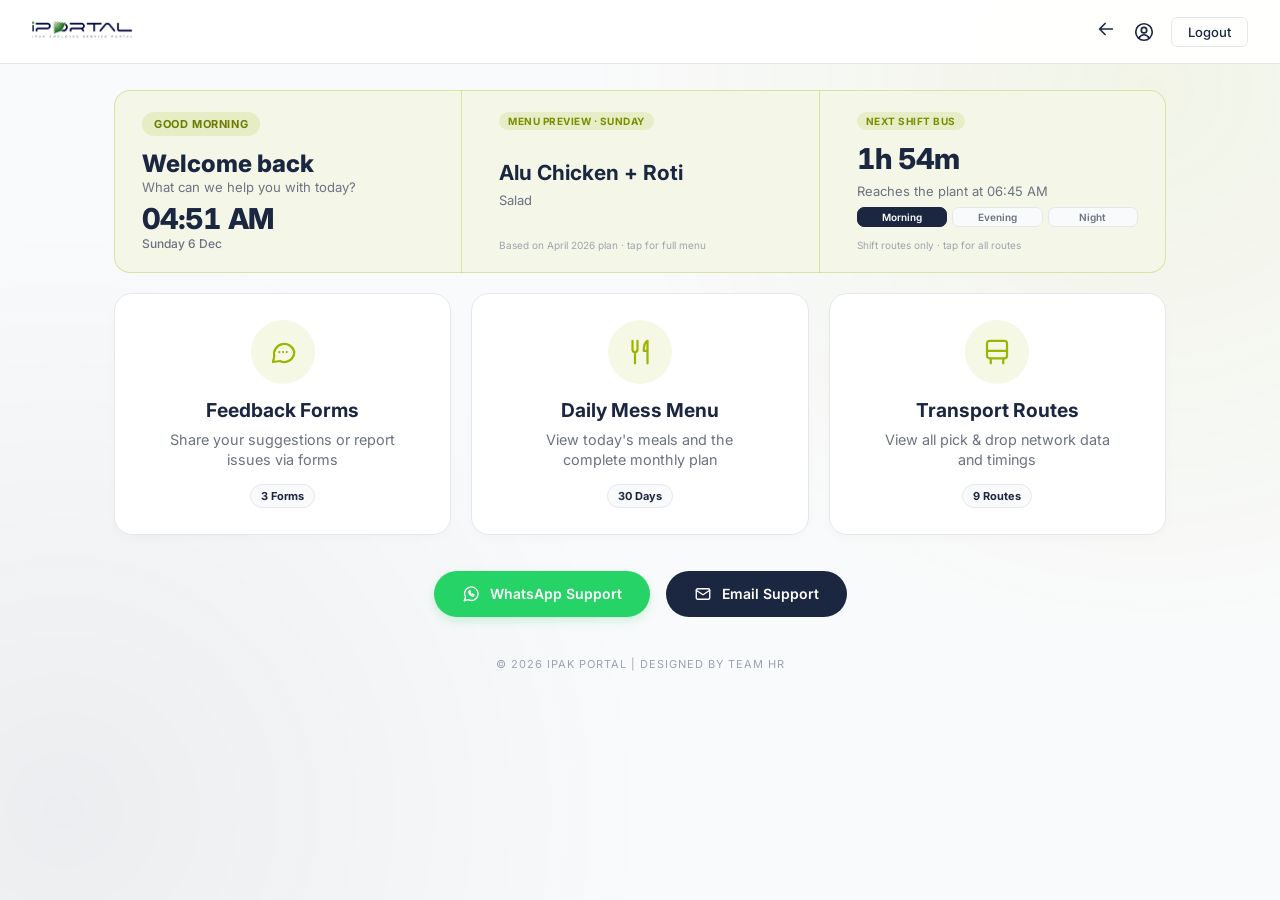
==== commit 727d0a15: "Update admin.html" ====
--- a/admin.html
+++ b/admin.html
@@ -4,7 +4,6 @@
 <meta charset="UTF-8">
 <meta name="viewport" content="width=device-width, initial-scale=1.0">
 <title>IPAK HelpDesk - Employee Services</title>
-<link rel="stylesheet" href="https://cdnjs.cloudflare.com/ajax/libs/font-awesome/6.4.0/css/all.min.css">
 <link href="https://fonts.googleapis.com/css2?family=Inter:wght@400;500;600;700;800&display=swap" rel="stylesheet">
 <style>
 :root{--navy:#1B2640;--navy2:#2b3b66;--lime:#9CB500;--white:#fff;--grey:#6B7280;--bg:#F9FAFB;--red:#EF4444;--wa:#25D366;--line:#E5E7EB}
@@ -26,7 +25,7 @@
 @keyframes rise{from{transform:translateY(18px);opacity:0}to{transform:none;opacity:1}}
 
 /* HERO */
-.hero{display:grid;grid-template-columns:1.15fr 1fr 1fr;gap:20px;margin-bottom:20px}
+.hero{display:grid;grid-template-columns:repeat(3,1fr);gap:20px;margin-bottom:20px}
 .wave{display:inline-block;animation:wave 2.2s ease-in-out infinite;transform-origin:70% 70%}
 @keyframes wave{0%,60%,100%{transform:rotate(0)}10%,30%{transform:rotate(16deg)}20%,40%{transform:rotate(-10deg)}50%{transform:rotate(8deg)}}
 
@@ -43,11 +42,11 @@
 
 /* BIG CARDS */
 .bento-grid{display:grid;grid-template-columns:repeat(3,1fr);gap:20px}
-.big-center-card{background:var(--white);border:1px solid var(--line);border-radius:18px;padding:34px 20px;text-align:center;cursor:pointer;position:relative;overflow:hidden;display:flex;flex-direction:column;align-items:center;box-shadow:0 4px 10px rgba(0,0,0,.02);transition:.4s cubic-bezier(.16,1,.3,1)}
+.big-center-card{background:var(--white);border:1px solid var(--line);border-radius:18px;padding:26px 20px;text-align:center;cursor:pointer;position:relative;overflow:hidden;display:flex;flex-direction:column;align-items:center;box-shadow:0 4px 10px rgba(0,0,0,.02);transition:.4s cubic-bezier(.16,1,.3,1)}
 .big-center-card::after{content:'';position:absolute;left:0;bottom:0;height:4px;width:0;background:var(--lime);transition:width .5s}
 .big-center-card:hover::after{width:100%}
 .big-center-card:hover{transform:translateY(-8px);border-color:rgba(156,181,0,.5);box-shadow:0 20px 25px -5px rgba(27,38,64,.07)}
-.big-icon-wrapper{background:rgba(156,181,0,.1);width:80px;height:80px;border-radius:50%;display:flex;align-items:center;justify-content:center;margin-bottom:18px;transition:.4s}
+.big-icon-wrapper{background:rgba(156,181,0,.1);width:64px;height:64px;border-radius:50%;display:flex;align-items:center;justify-content:center;margin-bottom:14px;transition:.4s}
 .big-center-card:hover .big-icon-wrapper{background:var(--lime);transform:scale(1.1) rotate(-6deg)}
 .big-icon-wrapper i{font-size:2.3rem;color:var(--lime);transition:.4s}
 .big-center-card:hover .big-icon-wrapper i{color:#fff}
@@ -125,7 +124,7 @@
 .greet-pill{align-self:flex-start;background:rgba(156,181,0,.16);color:#6b7c00;font-weight:700;font-size:11px;letter-spacing:.6px;text-transform:uppercase;padding:5px 12px;border-radius:50px}
 .welcome h1{font-size:1.3rem;font-weight:800;margin:4px 0 0;line-height:1.2}
 .welcome p{color:var(--grey);font-size:.82rem}
-.clock{font-size:1.5rem;font-weight:800;letter-spacing:-1px;font-variant-numeric:tabular-nums;line-height:1}
+.clock{font-size:1.8rem;font-weight:800;letter-spacing:-1px;font-variant-numeric:tabular-nums;line-height:1}
 .dateline{color:var(--grey);font-size:12px;margin-top:2px;font-weight:500}
 .cd{font-size:1.4rem!important;font-weight:800!important;letter-spacing:-1px;font-variant-numeric:tabular-nums}
 .shiftrow{display:flex;gap:5px;margin-top:6px}
@@ -167,7 +166,27 @@
 @keyframes ping{0%{box-shadow:0 0 0 0 rgba(156,181,0,.5)}100%{box-shadow:0 0 0 9px rgba(156,181,0,0)}}
 .out{margin-top:6px;animation:fadeUp .5s ease var(--D) backwards}
 @media(prefers-reduced-motion:reduce){*{animation:none!important}}
-@media(max-width:900px){.hero,.bento-grid{grid-template-columns:1fr}.modal-container{width:95%;height:95vh}.top-bar{padding:0 16px}}
+/* HERO - single connected band */
+.hero{gap:20px;background:#F4F7E8;box-shadow:inset 0 0 0 1px rgba(156,181,0,.3);border-radius:16px;overflow:hidden}
+.welcome,.today{background:transparent;border:none;border-radius:0;box-shadow:none;padding:22px 28px;gap:10px}
+.welcome::after{display:none}
+.hero>*{position:relative;overflow:visible}
+.hero>*+*::before{content:"";position:absolute;left:-10px;top:0;bottom:0;width:1px;background:rgba(156,181,0,.3)}
+.today{transition:background .3s}
+.today:hover{transform:none;box-shadow:none;background:rgba(156,181,0,.1)}
+.today h3{font-size:1.3rem}
+.cd{font-size:1.8rem!important}
+.welcome h1{font-size:1.5rem}
+/* SVG icon sizing */
+.big-icon-wrapper svg{width:30px;height:30px;stroke:var(--lime);transition:stroke .4s}
+.big-center-card:hover .big-icon-wrapper svg{stroke:#fff}
+.card-icon.ic{width:24px;height:24px}
+.top-bar .ic{width:22px;height:22px}
+.close-btn .ic{width:20px;height:20px}
+.support-btn .ic{width:18px;height:18px}
+.arrow-icon.ic{width:16px;height:16px}
+.user-icon.ic{cursor:pointer}
+@media(max-width:900px){.hero{gap:0}.hero>*+*::before{left:0;right:0;top:0;bottom:auto;width:auto;height:1px}.hero,.bento-grid{grid-template-columns:1fr}.modal-container{width:95%;height:95vh}.top-bar{padding:0 16px}}
 </style>
 </head>
 <body>
@@ -175,8 +194,8 @@
 <nav class="top-bar">
   <a href="dashboard.html" class="logo-link"><img src="logo.png" alt="Logo"></a>
   <div class="header-actions">
-    <a href="dashboard.html" class="user-icon" title="Back to Dashboard"><i class="fas fa-arrow-left"></i></a>
-    <i class="fas fa-user-circle user-icon" title="My Profile"></i>
+    <a href="dashboard.html" class="user-icon" title="Back to Dashboard"><svg class="ic " viewBox="0 0 24 24"><path d="M19 12H5M11 6l-6 6 6 6"/></svg></a>
+    <svg class="ic user-icon" viewBox="0 0 24 24" title="My Profile"><circle cx="12" cy="12" r="9"/><circle cx="12" cy="10" r="3"/><path d="M6.5 18.5c1.5-2.5 3.5-3.5 5.5-3.5s4 1 5.5 3.5"/></svg>
     <button class="logout-btn" onclick="location.href='index.html'">Logout</button>
   </div>
 </nav>
@@ -188,7 +207,7 @@
     <div class="welcome">
       <span class="greet-pill" id="greet">Welcome</span>
       <div>
-        <h1>Welcome back <span class="wave">👋</span></h1>
+        <h1>Welcome back</h1>
         <p>What can we help you with today?</p>
       </div>
       <div>
@@ -203,19 +222,19 @@
   <!-- MAIN CARDS -->
   <div class="bento-grid rise" style="animation-delay:.1s">
     <div class="big-center-card" onclick="openModalGroup('feedbackGridModal')">
-      <div class="big-icon-wrapper"><i class="fas fa-comment-dots"></i></div>
+      <div class="big-icon-wrapper"><svg class="ic " viewBox="0 0 24 24"><path d="M21 12a8 8 0 0 1-11.5 7.2L4 20l1-4.5A8 8 0 1 1 21 12z"/><path d="M9 12h.01M12 12h.01M15 12h.01"/></svg></div>
       <div class="card-title">Feedback Forms</div>
       <div class="card-desc">Share your suggestions or report issues via forms</div>
       <span class="count">3 Forms</span>
     </div>
     <div class="big-center-card" onclick="openModalGroup('messMenuModal')">
-      <div class="big-icon-wrapper"><i class="fas fa-utensils"></i></div>
+      <div class="big-icon-wrapper"><svg class="ic " viewBox="0 0 24 24"><path d="M6 3v7a2 2 0 0 0 2 2v9M10 3v7a2 2 0 0 1-2 2M18 21V3c-2.5 1.5-3 4.5-3 8h3"/></svg></div>
       <div class="card-title">Daily Mess Menu</div>
       <div class="card-desc">View today's meals and the complete monthly plan</div>
       <span class="count">30 Days</span>
     </div>
     <div class="big-center-card" onclick="openModalGroup('transportGridModal')">
-      <div class="big-icon-wrapper"><i class="fas fa-bus"></i></div>
+      <div class="big-icon-wrapper"><svg class="ic " viewBox="0 0 24 24"><rect x="4" y="3" width="16" height="14" rx="2"/><path d="M4 11h16M7 21v-4M17 21v-4"/></svg></div>
       <div class="card-title">Transport Routes</div>
       <div class="card-desc">View all pick &amp; drop network data and timings</div>
       <span class="count">9 Routes</span>
@@ -223,8 +242,8 @@
   </div>
 
   <div class="action-area rise" style="animation-delay:.2s">
-    <button class="support-btn btn-whatsapp" onclick="window.open('https://wa.me/923222818107','_blank')"><i class="fab fa-whatsapp" style="font-size:18px"></i> WhatsApp Support</button>
-    <button class="support-btn btn-email" onclick="location.href='mailto:hamza.farooq@ipak.com.pk'"><i class="fas fa-envelope" style="font-size:16px"></i> Email Support</button>
+    <button class="support-btn btn-whatsapp" onclick="window.open('https://wa.me/923222818107','_blank')"><svg class="ic " viewBox="0 0 24 24"><path d="M3 21l1.6-4.8A9 9 0 1 1 8 19.5z"/><path d="M9 9c0 3 3 6 6 6l1-2-2-1-1 .8c-1-.4-2-1.4-2.4-2.4l.8-1-1-2z"/></svg> WhatsApp Support</button>
+    <button class="support-btn btn-email" onclick="location.href='mailto:hamza.farooq@ipak.com.pk'"><svg class="ic " viewBox="0 0 24 24"><rect x="3" y="5" width="18" height="14" rx="2"/><path d="M3 7l9 6 9-6"/></svg> Email Support</button>
   </div>
 
   <footer>&copy; 2026 IPAK PORTAL | DESIGNED BY TEAM HR</footer>
@@ -233,7 +252,7 @@
 <!-- IFRAME MODAL -->
 <div id="contentModal" class="modal-overlay" style="z-index:100005">
   <div class="modal-container">
-    <div class="modal-header"><h3 id="modalTitle">Loading...</h3><button class="close-btn" onclick="closeModalGroup('contentModal')"><i class="fas fa-times"></i></button></div>
+    <div class="modal-header"><h3 id="modalTitle">Loading...</h3><button class="close-btn" onclick="closeModalGroup('contentModal')"><svg class="ic " viewBox="0 0 24 24"><path d="M6 6l12 12M18 6L6 18"/></svg></button></div>
     <div class="modal-body"><iframe id="modalIframe" src="" allowfullscreen></iframe></div>
   </div>
 </div>
@@ -241,12 +260,12 @@
 <!-- FEEDBACK MODAL -->
 <div id="feedbackGridModal" class="modal-overlay">
   <div class="modal-container" style="max-width:1000px;height:auto;max-height:90vh">
-    <div class="modal-header"><h3>Feedback Forms</h3><button class="close-btn" onclick="closeModalGroup('feedbackGridModal')"><i class="fas fa-times"></i></button></div>
+    <div class="modal-header"><h3>Feedback Forms</h3><button class="close-btn" onclick="closeModalGroup('feedbackGridModal')"><svg class="ic " viewBox="0 0 24 24"><path d="M6 6l12 12M18 6L6 18"/></svg></button></div>
     <div class="modal-body pad">
       <div class="bento-grid" style="grid-template-columns:repeat(auto-fit,minmax(250px,1fr))">
-        <div class="card" onclick="openIframe('IPAK | CPAK','https://docs.google.com/forms/d/e/1FAIpQLScuIvju-2HULZ6ngfwCzgCypQnq5NVWP2tCZNvT7nXZkPZrfQ/viewform?embedded=true')"><i class="fas fa-industry card-icon"></i><div><div class="small-card-title">IPAK | CPAK</div><div class="small-card-desc">Submit feedback for IPAK &amp; CPAK facilities</div></div><i class="fas fa-arrow-right arrow-icon"></i></div>
-        <div class="card" onclick="openIframe('PETPAK | GPAK','https://docs.google.com/forms/d/e/1FAIpQLSdP8faxqah1YZfdHxY-VITqvb1efvrs_i9plILBSCFOWuRB4w/viewform?embedded=true')"><i class="fas fa-box card-icon"></i><div><div class="small-card-title">PETPAK | GPAK</div><div class="small-card-desc">Submit feedback for PETPAK &amp; GPAK facilities</div></div><i class="fas fa-arrow-right arrow-icon"></i></div>
-        <div class="card" onclick="openIframe('IPAK | KARACHI','https://docs.google.com/forms/d/e/1FAIpQLSf1hsYgSD9MXyLj1-3vRTVXkMqoqIGgXnysswE7M5m4rMc7Aw/viewform?embedded=true')"><i class="fas fa-city card-icon"></i><div><div class="small-card-title">IPAK | KARACHI</div><div class="small-card-desc">Submit feedback for Karachi facility</div></div><i class="fas fa-arrow-right arrow-icon"></i></div>
+        <div class="card" onclick="openIframe('IPAK | CPAK','https://docs.google.com/forms/d/e/1FAIpQLScuIvju-2HULZ6ngfwCzgCypQnq5NVWP2tCZNvT7nXZkPZrfQ/viewform?embedded=true')"><svg class="ic card-icon" viewBox="0 0 24 24"><path d="M3 21V11l6 4v-4l6 4V5h3v16z"/></svg><div><div class="small-card-title">IPAK | CPAK</div><div class="small-card-desc">Submit feedback for IPAK &amp; CPAK facilities</div></div><svg class="ic arrow-icon" viewBox="0 0 24 24"><path d="M5 12h14M13 6l6 6-6 6"/></svg></div>
+        <div class="card" onclick="openIframe('PETPAK | GPAK','https://docs.google.com/forms/d/e/1FAIpQLSdP8faxqah1YZfdHxY-VITqvb1efvrs_i9plILBSCFOWuRB4w/viewform?embedded=true')"><svg class="ic card-icon" viewBox="0 0 24 24"><path d="M3 7l9-4 9 4v10l-9 4-9-4z"/><path d="M3 7l9 4 9-4M12 11v10"/></svg><div><div class="small-card-title">PETPAK | GPAK</div><div class="small-card-desc">Submit feedback for PETPAK &amp; GPAK facilities</div></div><svg class="ic arrow-icon" viewBox="0 0 24 24"><path d="M5 12h14M13 6l6 6-6 6"/></svg></div>
+        <div class="card" onclick="openIframe('IPAK | KARACHI','https://docs.google.com/forms/d/e/1FAIpQLSf1hsYgSD9MXyLj1-3vRTVXkMqoqIGgXnysswE7M5m4rMc7Aw/viewform?embedded=true')"><svg class="ic card-icon" viewBox="0 0 24 24"><path d="M4 21V9h6v12M10 21V4h10v17M7 13h.01M7 17h.01M14 8h2M14 12h2M14 16h2"/></svg><div><div class="small-card-title">IPAK | KARACHI</div><div class="small-card-desc">Submit feedback for Karachi facility</div></div><svg class="ic arrow-icon" viewBox="0 0 24 24"><path d="M5 12h14M13 6l6 6-6 6"/></svg></div>
       </div>
     </div>
   </div>
@@ -255,11 +274,11 @@
 <!-- MESS MENU MODAL -->
 <div id="messMenuModal" class="modal-overlay">
   <div class="modal-container" style="max-width:1000px">
-    <div class="modal-header"><h3>Monthly Mess Menu - April 2026</h3><button class="close-btn" onclick="closeModalGroup('messMenuModal')"><i class="fas fa-times"></i></button></div>
+    <div class="modal-header"><h3>Monthly Mess Menu - April 2026</h3><button class="close-btn" onclick="closeModalGroup('messMenuModal')"><svg class="ic " viewBox="0 0 24 24"><path d="M6 6l12 12M18 6L6 18"/></svg></button></div>
     <div class="modal-body pad">
       <div class="toolbar">
         <div class="search"><svg viewBox="0 0 24 24"><circle cx="11" cy="11" r="7"/><path d="M20 20l-4-4"/></svg><input id="menuSearch" placeholder="Search a dish, e.g. Biryani, Haleem..." oninput="renderMenu()"></div>
-        <button class="pill-btn" id="sweetBtn" onclick="this.classList.toggle('on');renderMenu()">🍬 Sweet days</button>
+        <button class="pill-btn" id="sweetBtn" onclick="this.classList.toggle('on');renderMenu()">Sweet days</button>
       </div>
       <div class="menu-table-container">
         <table class="menu-table">
@@ -274,7 +293,7 @@
 <!-- TRANSPORT MODAL -->
 <div id="transportGridModal" class="modal-overlay">
   <div class="modal-container">
-    <div class="modal-header"><h3>Transport Network Data</h3><button class="close-btn" onclick="closeModalGroup('transportGridModal')"><i class="fas fa-times"></i></button></div>
+    <div class="modal-header"><h3>Transport Network Data</h3><button class="close-btn" onclick="closeModalGroup('transportGridModal')"><svg class="ic " viewBox="0 0 24 24"><path d="M6 6l12 12M18 6L6 18"/></svg></button></div>
     <div class="modal-body pad">
       <div class="toolbar">
         <div class="search"><svg viewBox="0 0 24 24"><path d="M12 21s7-6.2 7-11a7 7 0 1 0-14 0c0 4.8 7 11 7 11z"/><circle cx="12" cy="10" r="2.5"/></svg><input id="routeSearch" placeholder="Find my stop: Batti Chowk, Shalimar, Raiwind..." oninput="renderRoutes()"></div>
@@ -288,7 +307,7 @@
 <!-- ROUTE POPUP -->
 <div id="routePopup" class="modal-overlay" style="z-index:100005">
   <div class="modal-container" style="max-width:550px;height:auto;max-height:85vh">
-    <div class="modal-header"><h3 id="pop-title">Route</h3><button class="close-btn" onclick="closeModalGroup('routePopup')"><i class="fas fa-times"></i></button></div>
+    <div class="modal-header"><h3 id="pop-title">Route</h3><button class="close-btn" onclick="closeModalGroup('routePopup')"><svg class="ic " viewBox="0 0 24 24"><path d="M6 6l12 12M18 6L6 18"/></svg></button></div>
     <div class="modal-body pad">
       <div class="pop-meta"><span id="pop-v"></span><span id="pop-d"></span><span id="pop-c"></span></div>
       <div id="pop-call"></div>
@@ -305,7 +324,7 @@
 /* ---------- HERO: greeting, clock ---------- */
 function tick(){
   const n=new Date(),h=n.getHours();
-  $('greet').textContent=h<12?'☀️ Good morning':h<17?'🌤️ Good afternoon':'🌙 Good evening';
+  $('greet').textContent=h<12?'Good morning':h<17?'Good afternoon':'Good evening';
   $('clock').textContent=n.toLocaleTimeString('en-US',{hour:'2-digit',minute:'2-digit'});
   $('dateTxt').textContent=n.toLocaleDateString('en-GB',{weekday:'long',day:'numeric',month:'short'});
 }
@@ -313,7 +332,7 @@
 
 
 /* ---------- NEXT SHIFT BUS WIDGET ---------- */
-const SHIFTS=[{n:'Morning',e:'☀️',m:405,l:'06:45 AM'},{n:'Evening',e:'🌤️',m:885,l:'02:45 PM'},{n:'Night',e:'🌙',m:1365,l:'10:45 PM'}];
+const SHIFTS=[{n:'Morning',m:405,l:'06:45 AM'},{n:'Evening',m:885,l:'02:45 PM'},{n:'Night',m:1365,l:'10:45 PM'}];
 function renderShift(){
   const n=new Date(),now=n.getHours()*60+n.getMinutes();
   let i=SHIFTS.findIndex(x=>x.m>now);if(i<0)i=0;
@@ -321,10 +340,10 @@
   const h=Math.floor(diff/60),m=diff%60;
   $('shiftCard').innerHTML=`
     <span class="tag">Next Shift Bus</span>
-    <div><span class="emo">🚌</span>
+    <div>
     <h3 class="cd">${h?h+'h ':''}${String(m).padStart(2,'0')}m</h3>
     <div class="meta">Reaches the plant at ${SHIFTS[i].l}</div>
-    <div class="shiftrow">${SHIFTS.map((x,k)=>`<span class="sdot ${k===i?'on':''}">${x.e} ${x.n}</span>`).join('')}</div></div>
+    <div class="shiftrow">${SHIFTS.map((x,k)=>`<span class="sdot ${k===i?'on':''}">${x.n}</span>`).join('')}</div></div>
     <div class="note">Shift routes only · tap for all routes</div>`;
 }
 renderShift();setInterval(renderShift,15000);
@@ -333,7 +352,6 @@
 const MENU=`Mix Vegetable+Roti|Mint Raita|;Dal Mash+Alu Tiki+Roti|Mint Raita|;Chicken Pulao|Mint Raita|Gud Rice;Black Chana+Roti|Salad|;Alu Chicken+Roti|Salad|;Chicken Green Masala+Roti|Salad|;Alu Matar Kari+Roti|Salad|;Kabab Masala+Roti|Salad|;White Channa Egg+Roti|Salad|;Chicken Biryani|Raita|Mutanjan;Mix Vegetable+Roti|Mint Raita|;Dal Channa Fri+Roti|Salad|;Chicken Qorma+Roti|Salad|;Channa Pulao|Mint Raita|;Steam Roast+Mix Dal+Roti|Mint Raita|;Mix Vegetable+Roti|Mint Raita|;Chicken Pulao|Raita|Zarda;Black Chana+Roti|Salad|;Alu Chicken+Roti|Salad|;Chicken Karahi+Roti|Salad|;Mix Vegetable+Roti|Mint Raita|;Chicken Qeema Matar+Roti|Mint Raita|;Haleem+Khameeri Roti|Garnish|;Sindhi Biryani|Raita|Mutanjan;Dal Channa+Roti|Salad|;Alu Matar Kari+Roti|Salad|;Chicken Jalfrezi+Roti|Salad|;Channa Pulao|Mint Raita|;Chapli Kabab+Mix Dal+Roti|Mint Raita|;White Channa Egg+Roti|Salad|`
 .split(';').map((r,i)=>{const[a,b,c]=r.split('|');return{d:i+1,day:DAYS[new Date(2026,3,i+1).getDay()],m:a,s:b,w:c}});
 
-const emo=m=>/biryani|pulao/i.test(m)?'🍛':/haleem/i.test(m)?'🥣':/kabab/i.test(m)?'🍢':/chicken/i.test(m)?'🍗':/dal|chana|channa/i.test(m)?'🫘':'🥘';
 
 function todayPick(){
   const n=new Date();
@@ -344,12 +362,12 @@
 
 function renderToday(){
   const{item,exact}=todayPick(),n=new Date();
-  const fri=n.getDay()===5?`<div class="fri">🎉 Friday Special!</div>`:'';
+  const fri=n.getDay()===5?`<div class="fri">Friday Special</div>`:'';
   $('todayCard').innerHTML=`
     <span class="tag">${exact?"Today's Lunch":'Menu Preview · '+item.day}</span>
-    <div><span class="emo">${emo(item.m)}</span>
+    <div>
     <h3>${item.m.replace('+',' + ')}</h3>
-    <div class="meta">${item.s}${item.w?' · 🍬 '+item.w:''}</div></div>
+    <div class="meta">${item.s}${item.w?' · '+item.w:''}</div></div>
     ${fri}
     <div class="note">${exact?'Tap to see the full month':'Based on April 2026 plan · tap for full menu'}</div>`;
 }
@@ -362,9 +380,9 @@
   $('menuBody').innerHTML=rows.length?rows.map(x=>`
     <tr class="${isApr&&x.d===n.getDate()?'today-row':''} ${x.day==='Friday'?'fri':''}">
       <td style="font-weight:600">${x.d}-Apr-26</td><td>${x.day}</td>
-      <td style="font-weight:500">${emo(x.m)} ${x.m}</td><td>${x.s}</td>
+      <td style="font-weight:500">${x.m}</td><td>${x.s}</td>
       <td>${x.w?`<span class="sweet-badge">${x.w}</span>`:'-'}</td></tr>`).join('')
-    :`<tr><td colspan="5" class="empty">No dish found 🍽️</td></tr>`;
+    :`<tr><td colspan="5" class="empty">No dish found</td></tr>`;
 }
 
 /* ---------- TRANSPORT DATA ---------- */
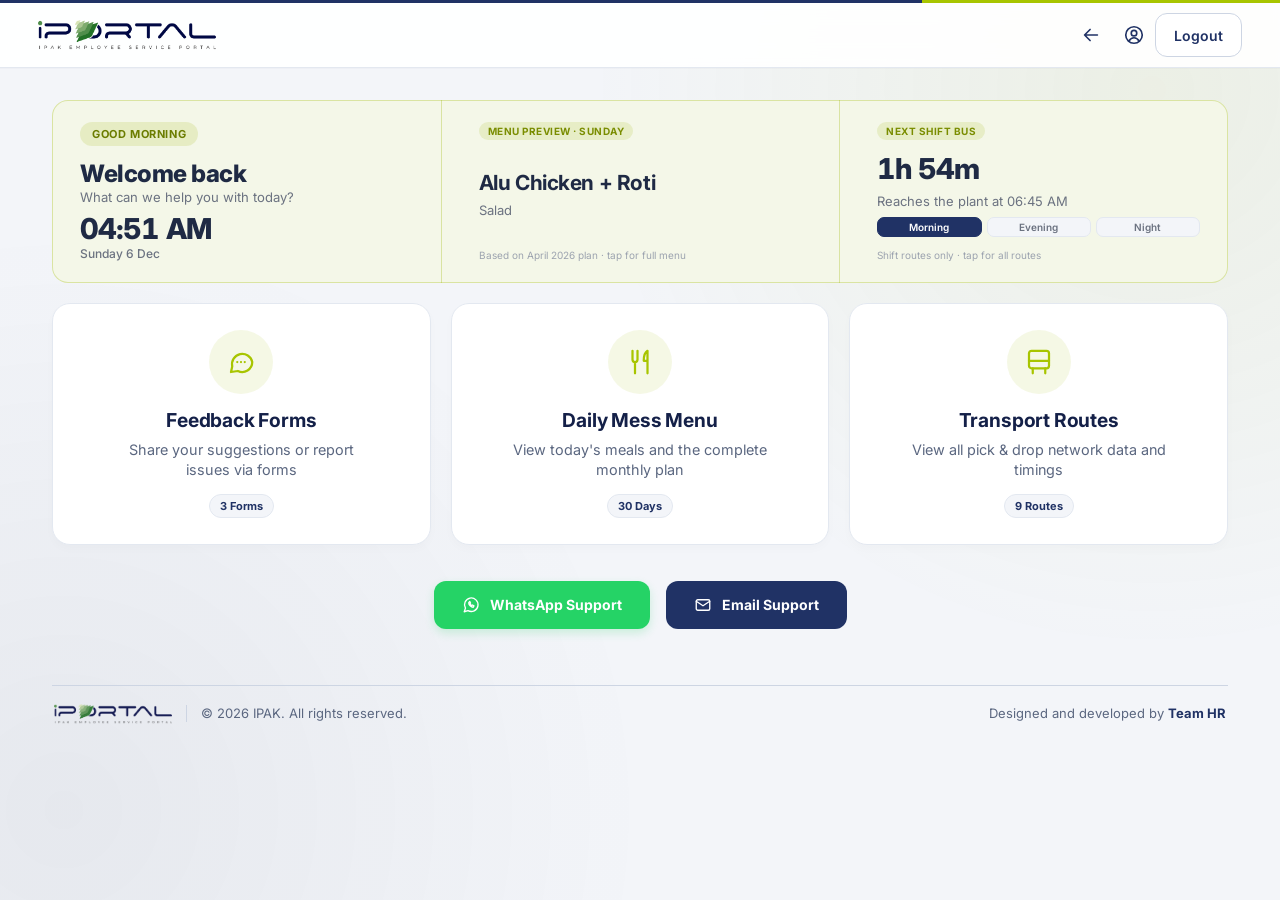
==== commit e24eff1d: "Add files via upload" ====
--- a/admin.html
+++ b/admin.html
@@ -4,6 +4,11 @@
 <meta charset="UTF-8">
 <meta name="viewport" content="width=device-width, initial-scale=1.0">
 <title>IPAK HelpDesk - Employee Services</title>
+    <link rel="icon" href="favicon.ico" sizes="any">
+    <link rel="icon" type="image/png" sizes="32x32" href="assets/icons/favicon-32.png">
+    <link rel="icon" type="image/png" sizes="16x16" href="assets/icons/favicon-16.png">
+    <link rel="apple-touch-icon" href="assets/icons/apple-touch-icon.png">
+    <link rel="manifest" href="manifest.webmanifest">
 <link href="https://fonts.googleapis.com/css2?family=Inter:wght@400;500;600;700;800&display=swap" rel="stylesheet">
 <style>
 :root{--navy:#1B2640;--navy2:#2b3b66;--lime:#9CB500;--white:#fff;--grey:#6B7280;--bg:#F9FAFB;--red:#EF4444;--wa:#25D366;--line:#E5E7EB}
@@ -188,11 +193,12 @@
 .user-icon.ic{cursor:pointer}
 @media(max-width:900px){.hero{gap:0}.hero>*+*::before{left:0;right:0;top:0;bottom:auto;width:auto;height:1px}.hero,.bento-grid{grid-template-columns:1fr}.modal-container{width:95%;height:95vh}.top-bar{padding:0 16px}}
 </style>
+    <link rel="stylesheet" href="assets/theme.css">
 </head>
 <body>
 
 <nav class="top-bar">
-  <a href="dashboard.html" class="logo-link"><img src="logo.png" alt="Logo"></a>
+  <a href="dashboard.html" class="logo-link"><img src="assets/logo.png" alt="Logo"></a>
   <div class="header-actions">
     <a href="dashboard.html" class="user-icon" title="Back to Dashboard"><svg class="ic " viewBox="0 0 24 24"><path d="M19 12H5M11 6l-6 6 6 6"/></svg></a>
     <svg class="ic user-icon" viewBox="0 0 24 24" title="My Profile"><circle cx="12" cy="12" r="9"/><circle cx="12" cy="10" r="3"/><path d="M6.5 18.5c1.5-2.5 3.5-3.5 5.5-3.5s4 1 5.5 3.5"/></svg>
@@ -246,7 +252,7 @@
     <button class="support-btn btn-email" onclick="location.href='mailto:hamza.farooq@ipak.com.pk'"><svg class="ic " viewBox="0 0 24 24"><rect x="3" y="5" width="18" height="14" rx="2"/><path d="M3 7l9 6 9-6"/></svg> Email Support</button>
   </div>
 
-  <footer>&copy; 2026 IPAK PORTAL | DESIGNED BY TEAM HR</footer>
+  <footer class="site-footer"><div class="sf-inner"><div class="sf-brand"><img src="assets/logo.png" alt="IPORTAL"><span>&copy; 2026 IPAK. All rights reserved.</span></div><div class="sf-credit">Designed and developed by <strong>Team HR</strong></div></div></footer>
 </div></div>
 
 <!-- IFRAME MODAL -->
--- a/assets/theme.css
+++ b/assets/theme.css
@@ -0,0 +1,269 @@
+/* =====================================================================
+   IPAK PORTAL — Corporate Design System  (v2)
+   Loaded AFTER each page's own <style>, so it re-skins every page
+   without touching any markup hooks or JavaScript.
+
+   Targets : Kiosk (touch, large screens) · Web · Mobile
+   Palette : Navy #203265 + Lime #A8C500 (unchanged brand colours)
+   ===================================================================== */
+
+:root {
+    /* Brand */
+    --navy-950: #0E1733;
+    --navy-900: #142048;
+    --navy: #203265;
+    --navy-700: #2E4486;
+    --navy-100: #DDE3F1;
+    --navy-50:  #EEF1F8;
+    --lime: #A8C500;
+    --lime-600: #8CA600;
+    --lime-ink: #5E6F00;          /* lime that is readable as text on white */
+    --lime-100: #EBF3BF;
+    --lime-50:  #F6FAE3;
+
+    /* Neutrals */
+    --ink: #142048;
+    --text: #1F2A44;
+    --muted: #5B6780;
+    --faint: #8A94A8;
+    --line: #E3E8F0;
+    --line-strong: #CDD5E3;
+    --bg: #F3F5F9;
+    --surface: #FFFFFF;
+
+    /* Status */
+    --danger: #D92D3A;
+    --danger-50: #FDECEE;
+    --success: #1E8E4E;
+
+    /* Shape & depth */
+    --r-sm: 10px;
+    --r-md: 14px;
+    --r-lg: 20px;
+    --sh-1: 0 1px 2px rgba(20, 32, 72, .06), 0 1px 1px rgba(20, 32, 72, .04);
+    --sh-2: 0 6px 18px -6px rgba(20, 32, 72, .16), 0 2px 6px rgba(20, 32, 72, .05);
+    --sh-3: 0 22px 44px -16px rgba(20, 32, 72, .28), 0 6px 14px rgba(20, 32, 72, .06);
+    --ring: 0 0 0 4px rgba(168, 197, 0, .28);
+
+    --font: 'Inter', system-ui, -apple-system, 'Segoe UI', Roboto, sans-serif;
+    --header-h: 68px;
+    --header-top: 0px;
+
+    /* ---- Legacy token remap: every old var() now resolves to the new system ---- */
+    --white: var(--surface);
+    --med-grey: var(--muted);
+    --light-grey: var(--line-strong);
+    --light-bg: var(--bg);
+    --bg-color: var(--bg);
+    --border-light: var(--line);
+    --emergency-red: var(--danger);
+    --shadow: var(--sh-2);
+    --body-text: var(--text);
+    --text-muted: var(--muted);
+}
+
+/* ---------- Base ---------- */
+html { -webkit-text-size-adjust: 100%; scroll-behavior: smooth; }
+*, *::before, *::after { box-sizing: border-box; }
+/* Icon fonts (.fas/.fab…) win on specificity, so the universal rule is safe. */
+* { font-family: var(--font); }
+
+body {
+    background: var(--bg);
+    color: var(--text);
+    -webkit-font-smoothing: antialiased;
+    -moz-osx-font-smoothing: grayscale;
+    text-rendering: optimizeLegibility;
+}
+h1, h2, h3, h4 { letter-spacing: -0.02em; }
+
+/* No custom cursor: bad for touch kiosks, tablets and accessibility */
+.cursor-dot, .cursor-outline { display: none !important; }
+*, html, body { cursor: auto !important; }
+a, button, [onclick], label[for], select, summary, .card, [role="button"],
+input[type="checkbox"], input[type="radio"], input[type="file"] { cursor: pointer !important; }
+input[type="text"], input[type="email"], input[type="password"], input[type="search"],
+input[type="tel"], input[type="number"], textarea { cursor: text !important; }
+
+:focus-visible { outline: 3px solid var(--navy); outline-offset: 3px; border-radius: 6px; }
+::selection { background: var(--lime-100); color: var(--navy-900); }
+
+/* Thin brand strip across the very top of every page */
+html::before {
+    content: ''; position: fixed; inset: 0 0 auto 0; height: 3px; z-index: 10000;
+    background: linear-gradient(90deg, var(--navy) 0 72%, var(--lime) 72% 100%);
+    pointer-events: none;
+}
+
+/* ---------- Header ---------- */
+.top-bar {
+    background: rgba(255, 255, 255, .92) !important;
+    -webkit-backdrop-filter: saturate(180%) blur(14px);
+    backdrop-filter: saturate(180%) blur(14px);
+    border-bottom: 1px solid var(--line) !important;
+    box-shadow: 0 1px 0 rgba(20, 32, 72, .02);
+    height: var(--header-h) !important;
+    padding: 3px clamp(16px, 3vw, 40px) 0 !important;
+    z-index: 200;
+}
+.logo-link { display: inline-flex; align-items: center; }
+.logo-link img, .header-logo { width: auto !important; height: 30px !important; max-width: 100%; display: block; }
+.logo-link:hover img { opacity: .85; }
+.header-actions { display: flex; align-items: center; gap: 10px !important; }
+
+.user-icon {
+    width: 44px; height: 44px; display: inline-flex; align-items: center; justify-content: center;
+    font-size: 18px !important; color: var(--navy) !important; border-radius: 12px;
+    transition: background .2s, color .2s;
+}
+.user-icon:hover { background: var(--navy-50); color: var(--navy) !important; }
+a:has(> .user-icon) { text-decoration: none; }
+
+.logout-btn {
+    min-height: 44px; padding: 0 18px !important; font-size: 14px !important; font-weight: 600 !important;
+    color: var(--navy) !important; background: var(--surface) !important;
+    border: 1px solid var(--line-strong) !important; border-radius: 12px !important;
+    transition: background .2s, border-color .2s, color .2s;
+}
+.logout-btn:hover { background: var(--navy) !important; border-color: var(--navy) !important; color: #fff !important; }
+
+/* ---------- Page scaffolding ---------- */
+.wrapper { padding-top: calc(var(--header-h) + var(--header-top) + 32px) !important; padding-bottom: 56px !important; }
+.container { max-width: 1240px; padding-left: clamp(16px, 3vw, 32px); padding-right: clamp(16px, 3vw, 32px); }
+
+.page-header { text-align: left !important; margin-bottom: 28px !important; }
+.page-header h1 {
+    display: block !important; font-size: clamp(1.7rem, 2.4vw + .8rem, 2.4rem) !important;
+    font-weight: 800 !important; color: var(--navy) !important; padding-bottom: 14px !important;
+    letter-spacing: -0.025em; line-height: 1.15;
+}
+.page-header h1::after { left: 0 !important; width: 56px !important; height: 4px !important; background: var(--lime) !important; border-radius: 4px !important; }
+.page-header p { color: var(--muted) !important; font-weight: 500 !important; letter-spacing: 0 !important; font-size: 1rem; margin-top: 4px !important; }
+
+footer {
+    color: var(--faint) !important; font-size: 12px !important; letter-spacing: .14em !important;
+    text-transform: uppercase; font-weight: 600; margin-top: 56px !important;
+}
+
+/* ---------- Search ---------- */
+.search-container { justify-content: flex-start !important; }
+.page-header { animation: none !important; }
+.search-container { max-width: 760px !important; margin-left: 0 !important; margin-right: 0 !important; }
+.search-box, .search-input {
+    min-height: 54px; background: var(--surface) !important; color: var(--text);
+    border: 1px solid var(--line-strong) !important; border-radius: 14px !important;
+    box-shadow: var(--sh-1) !important; font-size: 1rem !important; transition: border-color .2s, box-shadow .2s;
+}
+.search-box::placeholder, .search-input::placeholder { color: var(--faint); }
+.search-box:focus, .search-input:focus { border-color: var(--navy) !important; box-shadow: var(--ring) !important; outline: none; }
+.search-container i { color: var(--faint) !important; }
+
+/* ---------- Card families (shared look) ---------- */
+.policy-card, .audio-card, .event-card, .video-card, .item-card, .employee-card,
+.newsletter-grid .card, .spotify-wrapper {
+    background: var(--surface) !important;
+    border: 1px solid var(--line) !important;
+    border-bottom-width: 1px !important;
+    border-radius: var(--r-md) !important;
+    box-shadow: var(--sh-1) !important;
+    transition: transform .25s cubic-bezier(.2, .8, .2, 1), box-shadow .25s, border-color .25s !important;
+}
+.policy-card:hover, .audio-card:hover, .event-card:hover, .video-card:hover, .item-card:hover,
+.employee-card:hover, .newsletter-grid .card:hover, .spotify-wrapper:hover {
+    transform: translateY(-3px) !important;
+    border-color: var(--navy-100) !important;
+    border-bottom-color: var(--lime) !important;
+    box-shadow: var(--sh-2) !important;
+}
+.policy-card:active, .audio-card:active, .event-card:active, .video-card:active,
+.newsletter-grid .card:active { transform: scale(.985) !important; }
+
+.card-title, .track-title, .video-title, .item-title, .emp-name { color: var(--navy-900) !important; letter-spacing: -0.01em; }
+.card-desc, .track-meta, .video-meta { color: var(--muted) !important; }
+.emp-designation { color: var(--lime-ink) !important; }
+
+/* ---------- Buttons ---------- */
+.sell-btn, .submit-btn, .btn-view, .support-btn, .contact-btn {
+    min-height: 48px; border-radius: 12px !important; font-weight: 700 !important; letter-spacing: 0;
+    transition: transform .15s, background .2s, box-shadow .2s, color .2s, border-color .2s !important;
+}
+.sell-btn, .submit-btn { background: var(--navy) !important; color: #fff !important; box-shadow: var(--sh-2) !important; border: none !important; }
+.sell-btn:hover, .submit-btn:hover { background: var(--navy-700) !important; transform: translateY(-1px) !important; }
+.sell-btn:active, .submit-btn:active { transform: scale(.98) !important; }
+.contact-btn { background: var(--surface) !important; color: var(--navy) !important; border: 1px solid var(--line-strong) !important; }
+.contact-btn:hover { background: var(--navy) !important; color: #fff !important; border-color: var(--navy) !important; }
+.whatsapp-btn { border-radius: 12px !important; min-height: 44px; }
+
+/* ---------- Forms / modals ---------- */
+.form-input, .form-select, textarea, input[type="text"], input[type="number"], input[type="tel"] {
+    border-radius: 12px; border-color: var(--line-strong);
+}
+.form-input, .form-select { min-height: 48px; background: var(--surface) !important; }
+.form-input:focus, .form-select:focus, textarea:focus { border-color: var(--navy) !important; box-shadow: var(--ring) !important; outline: none; }
+.form-label { color: var(--navy-900) !important; font-weight: 600; font-size: .85rem; }
+
+.modal-overlay, .modal, .lightbox-overlay { -webkit-backdrop-filter: blur(6px); backdrop-filter: blur(6px); }
+.modal-container, .modal-content { border-radius: var(--r-lg) !important; box-shadow: var(--sh-3) !important; overflow: hidden; }
+.modal-header { background: var(--navy) !important; color: #fff !important; border-bottom: 3px solid var(--lime) !important; }
+.modal-header h3 { color: #fff !important; font-weight: 700; letter-spacing: -0.01em; }
+.close-btn { border-radius: 12px !important; min-height: 44px; }
+.close-modal { min-width: 44px; min-height: 44px; }
+
+/* ---------- Filter pills ---------- */
+.blood-btn, .pill-btn, .tab {
+    min-height: 44px; border-radius: 999px !important; font-weight: 600 !important;
+    background: var(--surface) !important; border: 1px solid var(--line-strong) !important; color: var(--muted) !important;
+}
+.blood-btn:hover, .pill-btn:hover, .tab:hover { color: var(--navy) !important; border-color: var(--navy) !important; transform: none !important; }
+.blood-btn.active, .pill-btn.on, .tab.on { background: var(--navy) !important; color: #fff !important; border-color: var(--navy) !important; box-shadow: var(--sh-2) !important; }
+
+/* ---------- Scrollbars ---------- */
+* { scrollbar-width: thin; scrollbar-color: var(--line-strong) transparent; }
+
+/* ---------- Motion preferences ---------- */
+@media (prefers-reduced-motion: reduce) {
+    *, *::before, *::after { animation-duration: .01ms !important; animation-iteration-count: 1 !important; transition-duration: .01ms !important; scroll-behavior: auto !important; }
+}
+
+/* ---------- Touch devices: no hover dependence ---------- */
+@media (hover: none) {
+    .policy-card:hover, .audio-card:hover, .event-card:hover, .video-card:hover,
+    .item-card:hover, .employee-card:hover, .newsletter-grid .card:hover { transform: none !important; }
+}
+
+/* ---------- Mobile ---------- */
+@media (max-width: 640px) {
+    :root { --header-h: 60px; --header-top: 0px; }
+    .logo-link img, .header-logo { height: 26px !important; }
+    .wrapper { padding-top: calc(var(--header-h) + var(--header-top) + 18px) !important; padding-bottom: 36px !important; }
+    .logout-btn { padding: 0 14px !important; }
+    .page-header { margin-bottom: 20px !important; }
+}
+
+/* ---------- Kiosk / large touch screens ---------- */
+@media (min-width: 1600px) and (pointer: coarse), (min-width: 1900px) {
+    :root { --header-h: 84px; --header-top: 0px; }
+    html { font-size: 18px; }
+    .logo-link img, .header-logo { height: 38px !important; }
+    .container { max-width: 1560px; }
+}
+
+/* ---------- Unified footer (all pages) ---------- */
+.site-footer {
+    display: block; width: 100%; margin: 56px 0 0 !important; padding: 0 !important;
+    border-top: 1px solid var(--line-strong); text-transform: none !important; letter-spacing: 0 !important;
+    font-weight: 400 !important; color: var(--muted) !important; font-size: 13px !important; text-align: left;
+}
+.sf-inner { display: flex; justify-content: space-between; align-items: center; gap: 12px 24px; flex-wrap: wrap; padding: 18px 2px 4px; }
+.sf-brand { display: flex; align-items: center; gap: 14px; }
+.sf-brand img { height: 20px; width: auto; display: block; opacity: .9; }
+.sf-brand span { padding-left: 14px; border-left: 1px solid var(--line-strong); line-height: 1.3; }
+.sf-credit { line-height: 1.3; }
+.sf-credit strong { color: var(--navy); font-weight: 700; }
+@media (max-width: 640px) {
+    .site-footer { margin-top: 36px !important; }
+    .sf-inner { flex-direction: column; text-align: center; gap: 10px; }
+    .sf-brand { flex-direction: column; gap: 8px; }
+    .sf-brand span { border-left: 0; padding-left: 0; }
+}
+@media (min-width: 1600px) { .sf-brand img { height: 26px; } .site-footer { font-size: 14px !important; } }
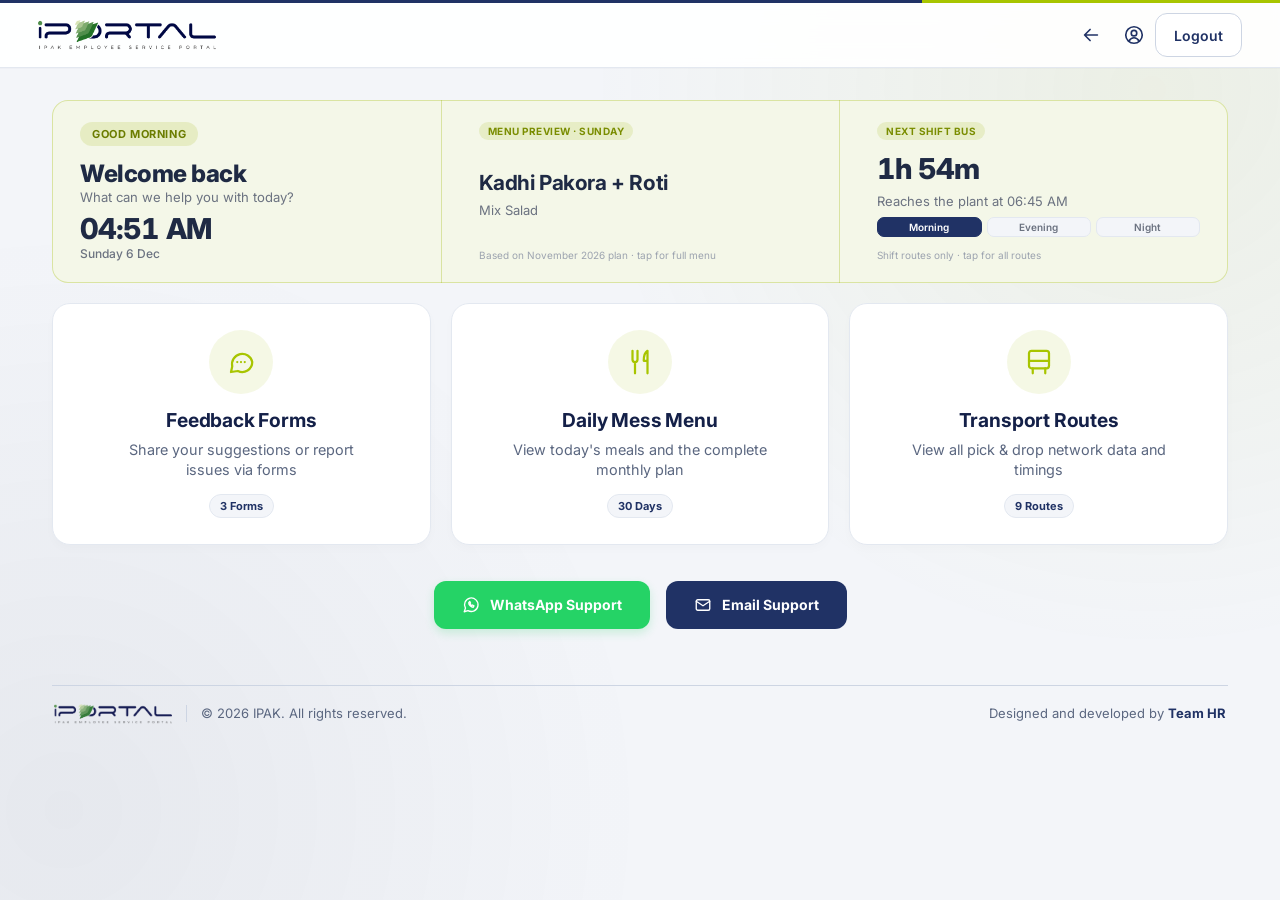
==== commit 7b9fcd8f: "Update admin.html" ====
--- a/admin.html
+++ b/admin.html
@@ -280,7 +280,7 @@
 <!-- MESS MENU MODAL -->
 <div id="messMenuModal" class="modal-overlay">
   <div class="modal-container" style="max-width:1000px">
-    <div class="modal-header"><h3>Monthly Mess Menu - April 2026</h3><button class="close-btn" onclick="closeModalGroup('messMenuModal')"><svg class="ic " viewBox="0 0 24 24"><path d="M6 6l12 12M18 6L6 18"/></svg></button></div>
+    <div class="modal-header"><h3 id="menuTitle">Monthly Mess Menu</h3><button class="close-btn" onclick="closeModalGroup('messMenuModal')"><svg class="ic " viewBox="0 0 24 24"><path d="M6 6l12 12M18 6L6 18"/></svg></button></div>
     <div class="modal-body pad">
       <div class="toolbar">
         <div class="search"><svg viewBox="0 0 24 24"><circle cx="11" cy="11" r="7"/><path d="M20 20l-4-4"/></svg><input id="menuSearch" placeholder="Search a dish, e.g. Biryani, Haleem..." oninput="renderMenu()"></div>
@@ -354,14 +354,18 @@
 }
 renderShift();setInterval(renderShift,15000);
 
-/* ---------- MESS MENU DATA (April 2026) ---------- */
-const MENU=`Mix Vegetable+Roti|Mint Raita|;Dal Mash+Alu Tiki+Roti|Mint Raita|;Chicken Pulao|Mint Raita|Gud Rice;Black Chana+Roti|Salad|;Alu Chicken+Roti|Salad|;Chicken Green Masala+Roti|Salad|;Alu Matar Kari+Roti|Salad|;Kabab Masala+Roti|Salad|;White Channa Egg+Roti|Salad|;Chicken Biryani|Raita|Mutanjan;Mix Vegetable+Roti|Mint Raita|;Dal Channa Fri+Roti|Salad|;Chicken Qorma+Roti|Salad|;Channa Pulao|Mint Raita|;Steam Roast+Mix Dal+Roti|Mint Raita|;Mix Vegetable+Roti|Mint Raita|;Chicken Pulao|Raita|Zarda;Black Chana+Roti|Salad|;Alu Chicken+Roti|Salad|;Chicken Karahi+Roti|Salad|;Mix Vegetable+Roti|Mint Raita|;Chicken Qeema Matar+Roti|Mint Raita|;Haleem+Khameeri Roti|Garnish|;Sindhi Biryani|Raita|Mutanjan;Dal Channa+Roti|Salad|;Alu Matar Kari+Roti|Salad|;Chicken Jalfrezi+Roti|Salad|;Channa Pulao|Mint Raita|;Chapli Kabab+Mix Dal+Roti|Mint Raita|;White Channa Egg+Roti|Salad|`
-.split(';').map((r,i)=>{const[a,b,c]=r.split('|');return{d:i+1,day:DAYS[new Date(2026,3,i+1).getDay()],m:a,s:b,w:c}});
-
+/* ---------- MESS MENU DATA (change these 3 lines + MENU each month) ---------- */
+const MENU_Y=2026, MENU_M=10;            // M: 0=Jan ... 10=Nov
+const MENU_LABEL='November 2026';
+const MON=['Jan','Feb','Mar','Apr','May','Jun','Jul','Aug','Sep','Oct','Nov','Dec'][MENU_M], YY=String(MENU_Y).slice(2);
+$('menuTitle').textContent='Monthly Mess Menu - '+MENU_LABEL;
+
+const MENU=`Kadhi Pakora+Roti|Mix Salad|;Chicken Karahi+Roti|Mix Salad|;Zeera Rice+Mix Dall+Cutlet|Achar + Kachomer Salad|;Chicken Steam Roast+Mix Dall+Roti|Mint Raita|;Black Chana+Roti|Mix Salad|;Chicken Biryani|Raita|Mutanjan;Chicken Haleem+Khameri Roti|Garnish|;Mix Vegetable+Roti|Mint Raita|Halwa;Chicken White Karahi+Roti|Mix Salad|;Chana Pulao|Mint Raita|;Chicken Kerala+Roti|Mint Raita|;White Chana+Boil Eggs+Roti|Mix Salad|;Beef Pulao|Mint Raita|Gurr Rice;Dall Mash+Cutlet+Roti|Mint Raita|;Aloo Chicken Curry+Roti|Mix Salad|;Chicken Korma+Roti|Mix Salad|;Zeera Rice+Sabut Masoor+Cutlet|Achar + Mix Salad|;Chicken Jalfarazi+Roti|Mix Salad|;Mix Vegetable+Roti|Mix Salad|;Chicken Biryani|Raita|Zarda;Aloo Kofta+Roti|Mint Raita|;Aloo Mater Curry+Roti|Mint Raita|;Chicken Karahi+Roti|Mix Salad|;Black Chana+Roti|Mix Salad|;Chicken Manchurian+Vegetable Rice||;Kadhi Pakora+Roti|Mix Salad|;Afghani Pulao|Mint Raita|Mutanjan;Kabab Masala+Roti|Mix Salad|;Daal Chicken+Roti|Mix Salad|;Beef Nihari+Khameri Roti|Mix Salad|`
+.split(';').map((r,i)=>{const[a,b,c]=r.split('|');return{d:i+1,day:DAYS[new Date(MENU_Y,MENU_M,i+1).getDay()],m:a,s:b,w:c}});
 
 function todayPick(){
   const n=new Date();
-  if(n.getFullYear()===2026&&n.getMonth()===3)return{item:MENU[n.getDate()-1],exact:true};
+  if(n.getFullYear()===MENU_Y&&n.getMonth()===MENU_M)return{item:MENU[n.getDate()-1],exact:true};
   const same=MENU.filter(x=>x.day===DAYS[n.getDay()]);
   return{item:same[Math.min(Math.floor((n.getDate()-1)/7),same.length-1)],exact:false};
 }
@@ -372,21 +376,21 @@
   $('todayCard').innerHTML=`
     <span class="tag">${exact?"Today's Lunch":'Menu Preview · '+item.day}</span>
     <div>
-    <h3>${item.m.replace('+',' + ')}</h3>
-    <div class="meta">${item.s}${item.w?' · '+item.w:''}</div></div>
+    <h3>${item.m.replace(/\+/g,' + ')}</h3>
+    <div class="meta">${item.s||''}${item.w?(item.s?' · ':'')+item.w:''}</div></div>
     ${fri}
-    <div class="note">${exact?'Tap to see the full month':'Based on April 2026 plan · tap for full menu'}</div>`;
+    <div class="note">${exact?'Tap to see the full month':'Based on '+MENU_LABEL+' plan · tap for full menu'}</div>`;
 }
 renderToday();
 
 function renderMenu(){
   const q=$('menuSearch').value.trim().toLowerCase(),sw=$('sweetBtn').classList.contains('on');
-  const n=new Date(),isApr=n.getFullYear()===2026&&n.getMonth()===3;
+  const n=new Date(),isCur=n.getFullYear()===MENU_Y&&n.getMonth()===MENU_M;
   const rows=MENU.filter(x=>(!q||(x.m+x.s+x.w+x.day).toLowerCase().includes(q))&&(!sw||x.w));
   $('menuBody').innerHTML=rows.length?rows.map(x=>`
-    <tr class="${isApr&&x.d===n.getDate()?'today-row':''} ${x.day==='Friday'?'fri':''}">
-      <td style="font-weight:600">${x.d}-Apr-26</td><td>${x.day}</td>
-      <td style="font-weight:500">${x.m}</td><td>${x.s}</td>
+    <tr class="${isCur&&x.d===n.getDate()?'today-row':''} ${x.day==='Friday'?'fri':''}">
+      <td style="font-weight:600">${x.d}-${MON}-${YY}</td><td>${x.day}</td>
+      <td style="font-weight:500">${x.m.replace(/\+/g,' + ')}</td><td>${x.s||'-'}</td>
       <td>${x.w?`<span class="sweet-badge">${x.w}</span>`:'-'}</td></tr>`).join('')
     :`<tr><td colspan="5" class="empty">No dish found</td></tr>`;
 }
